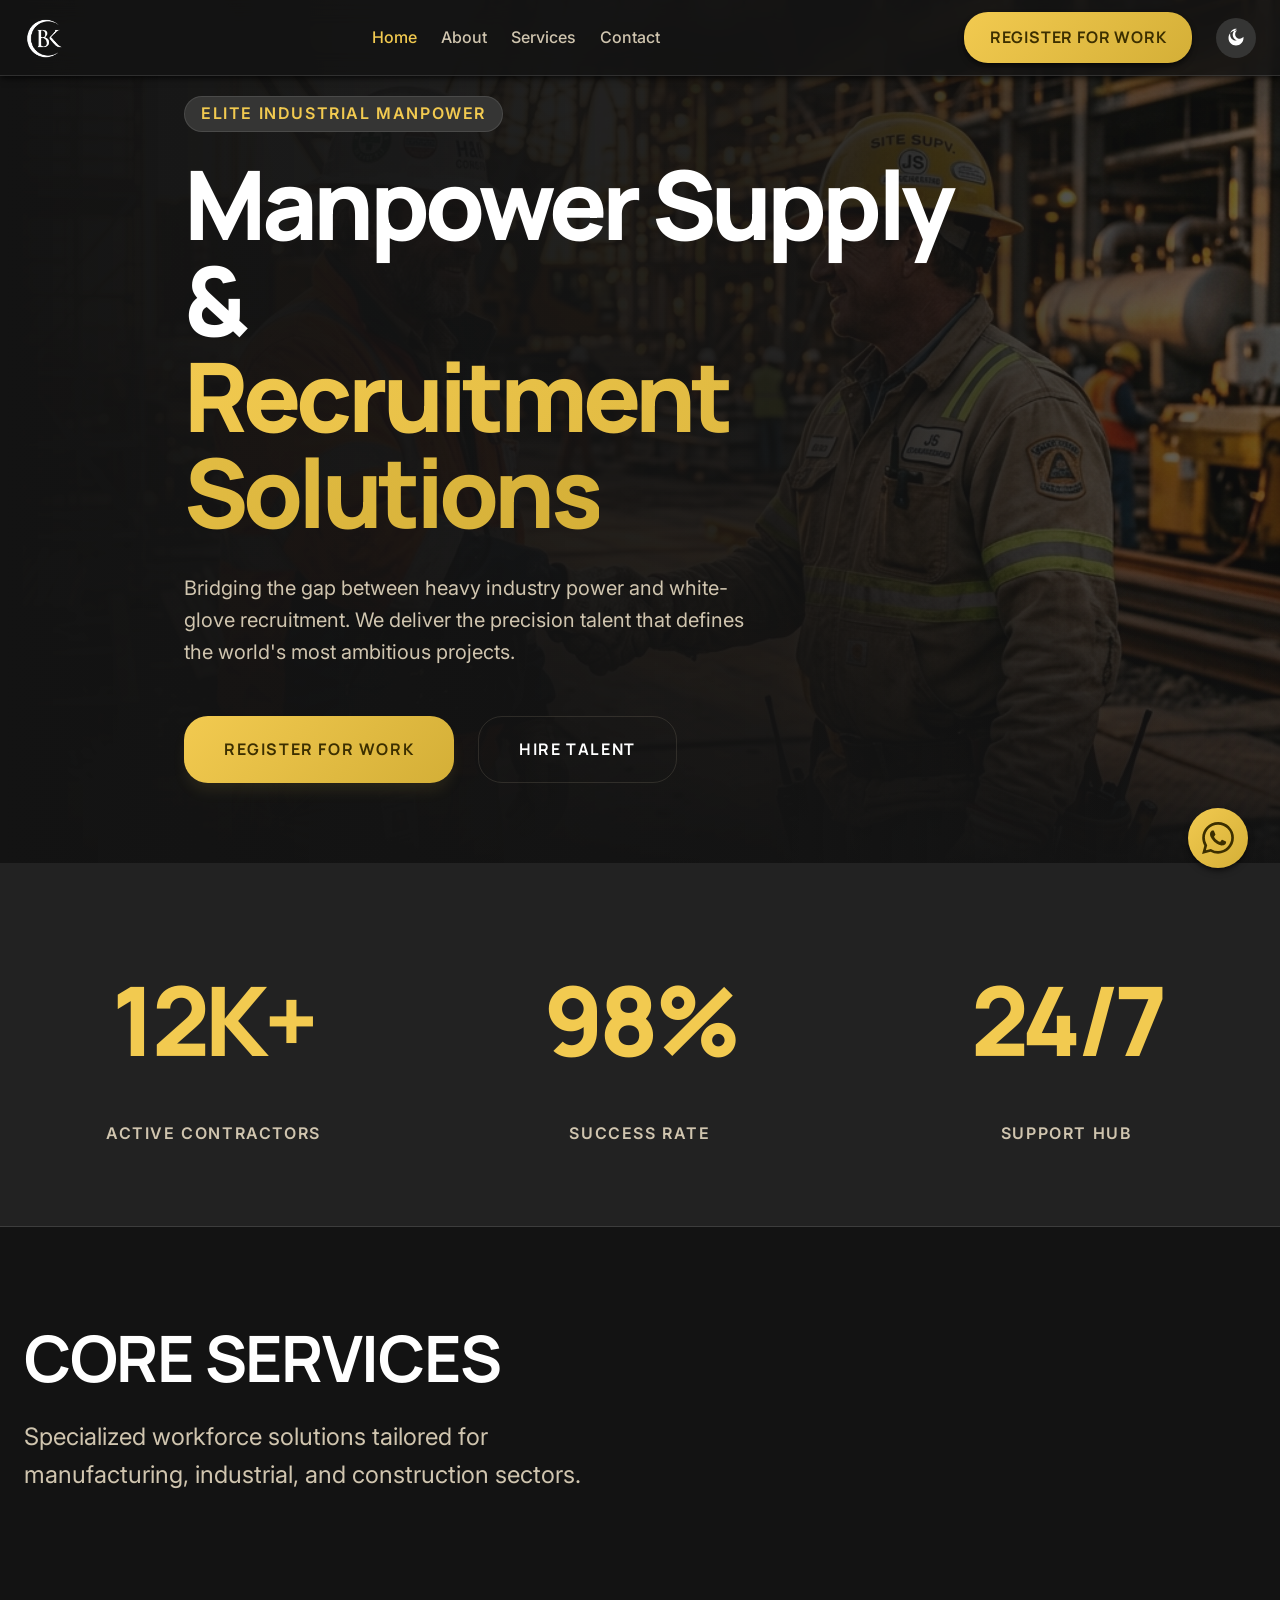
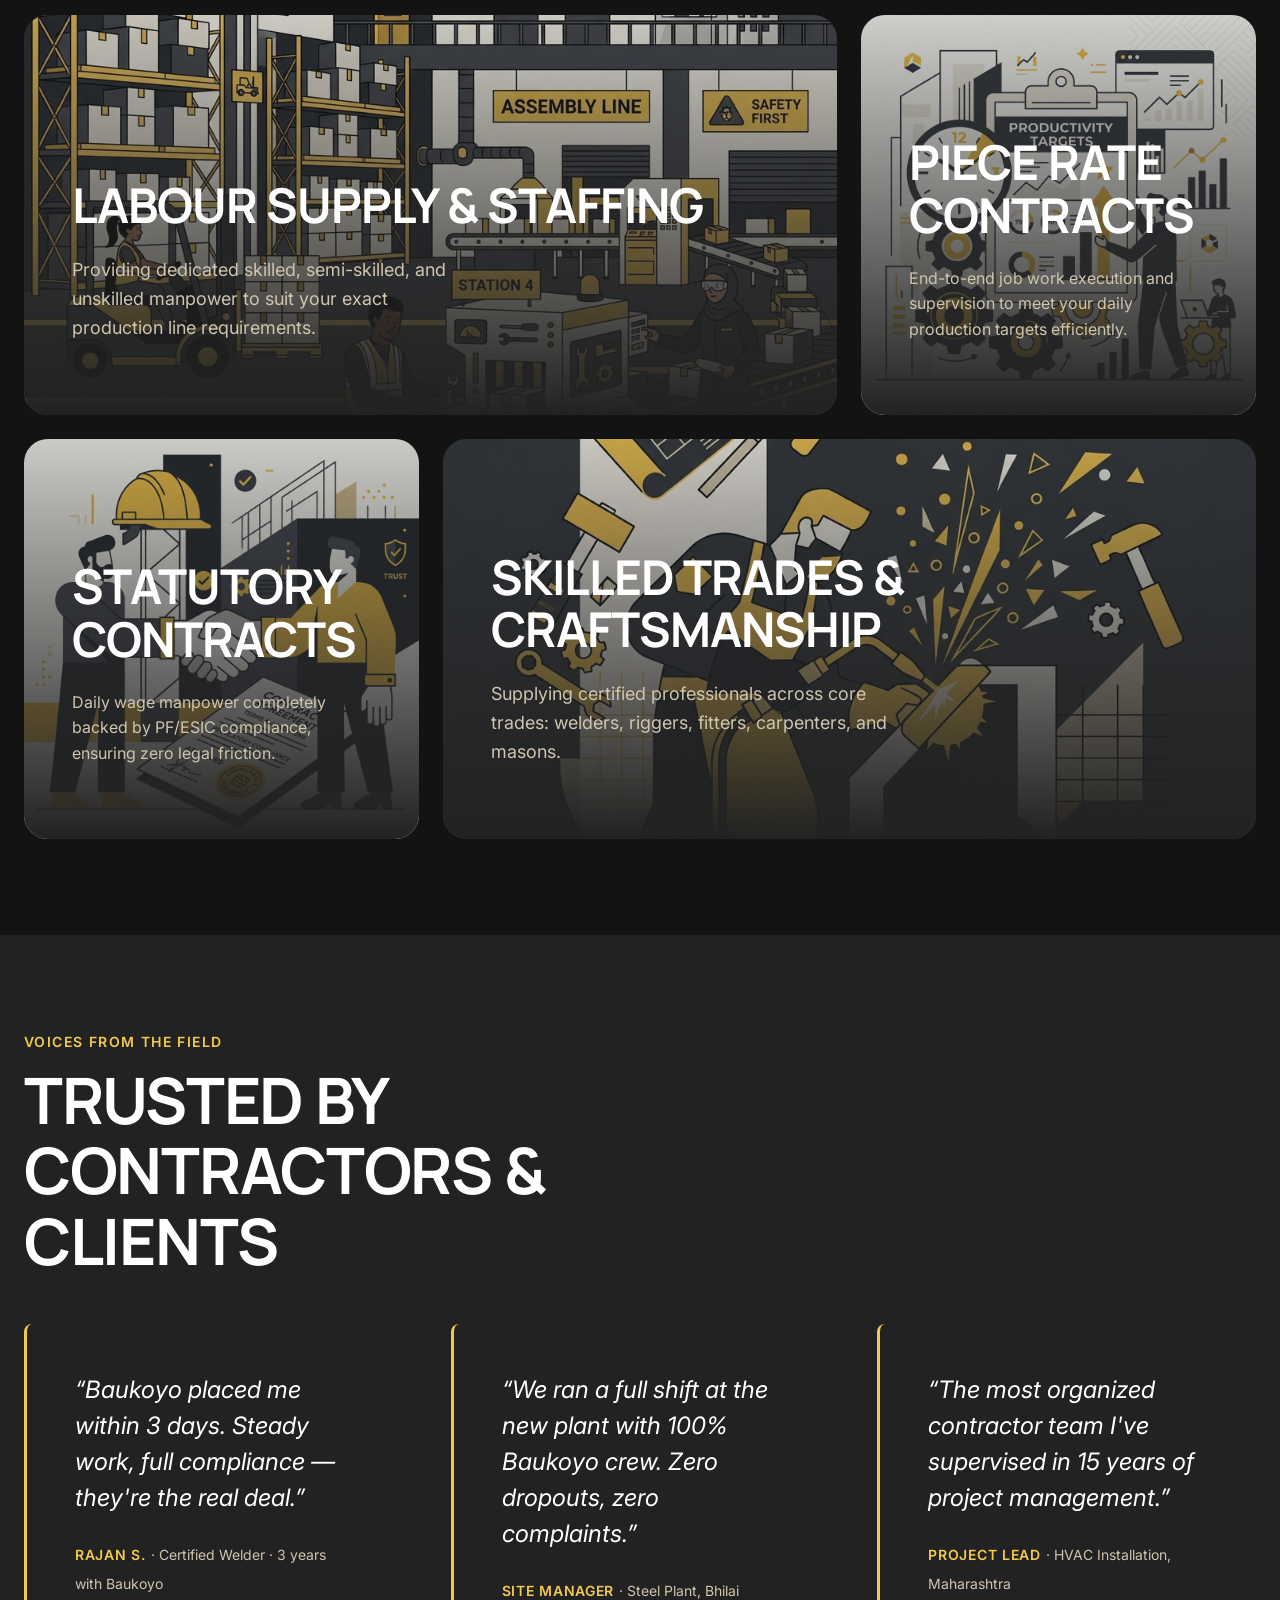
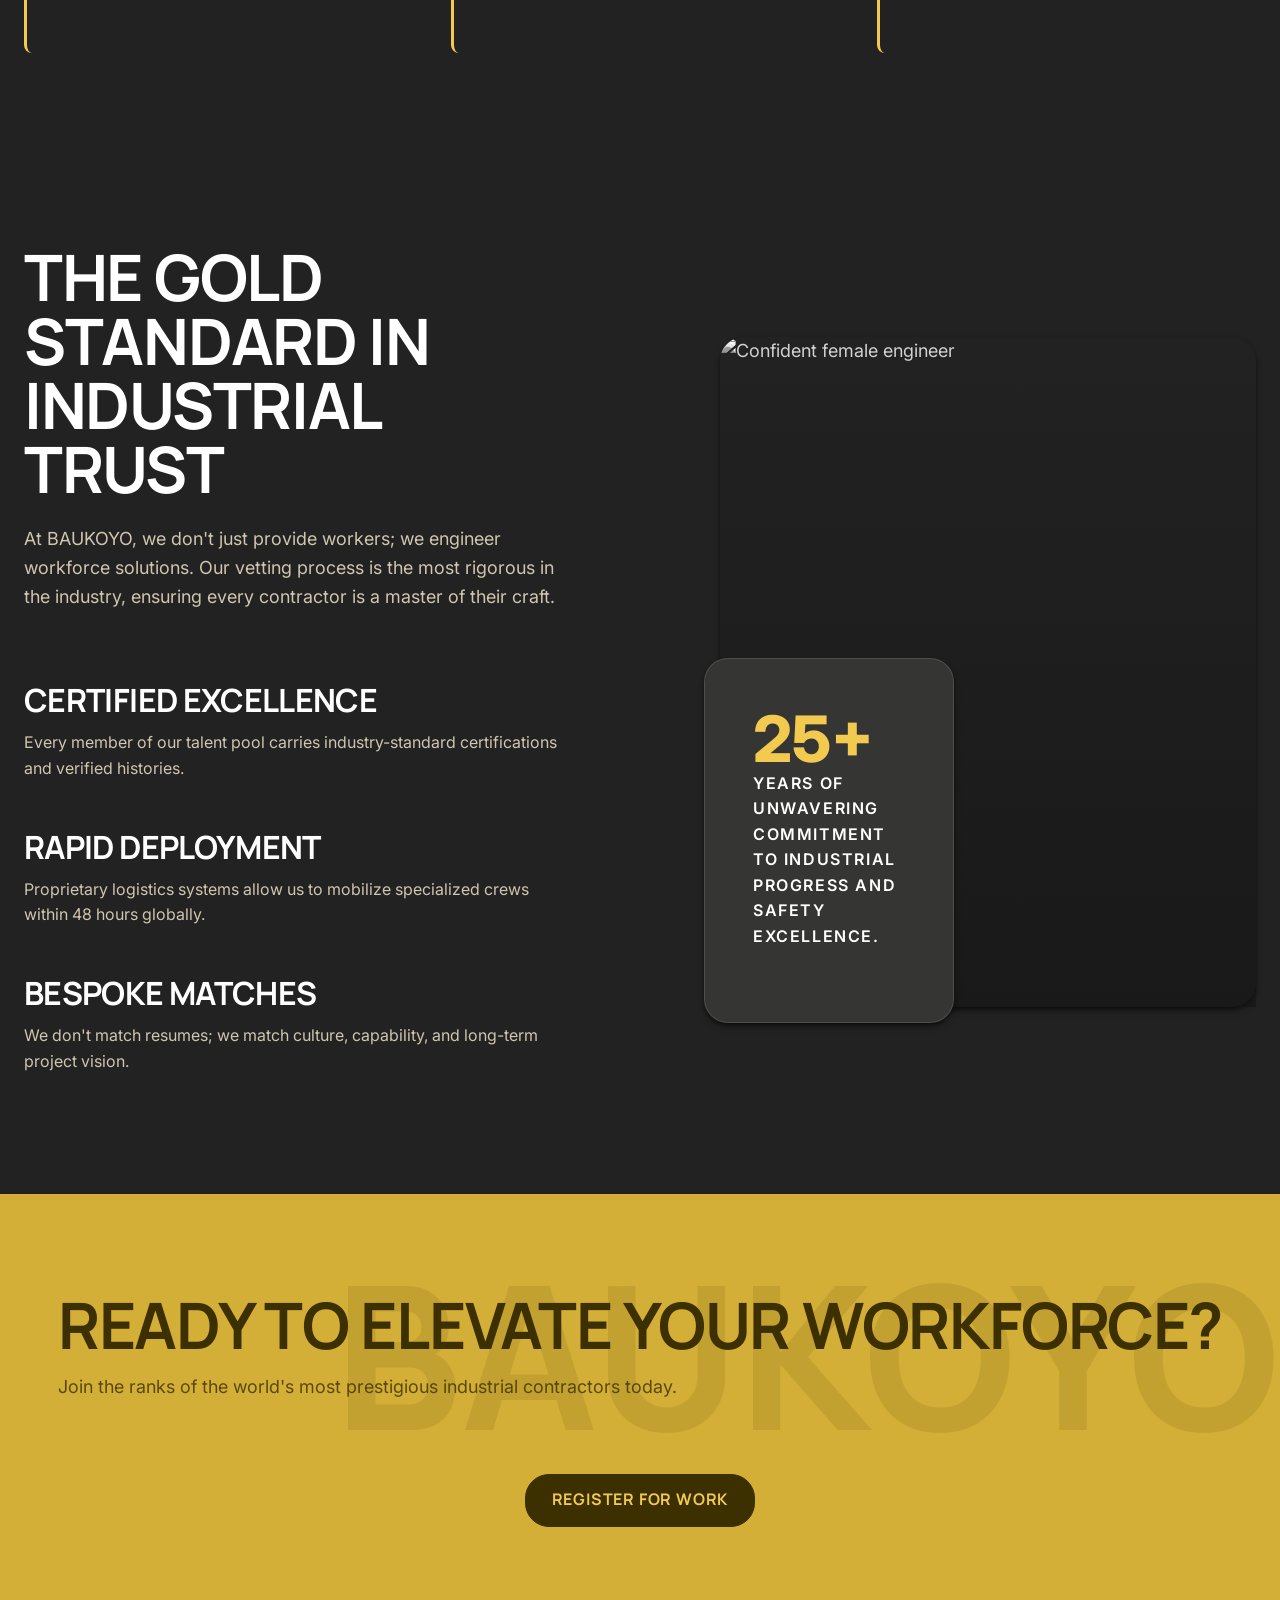
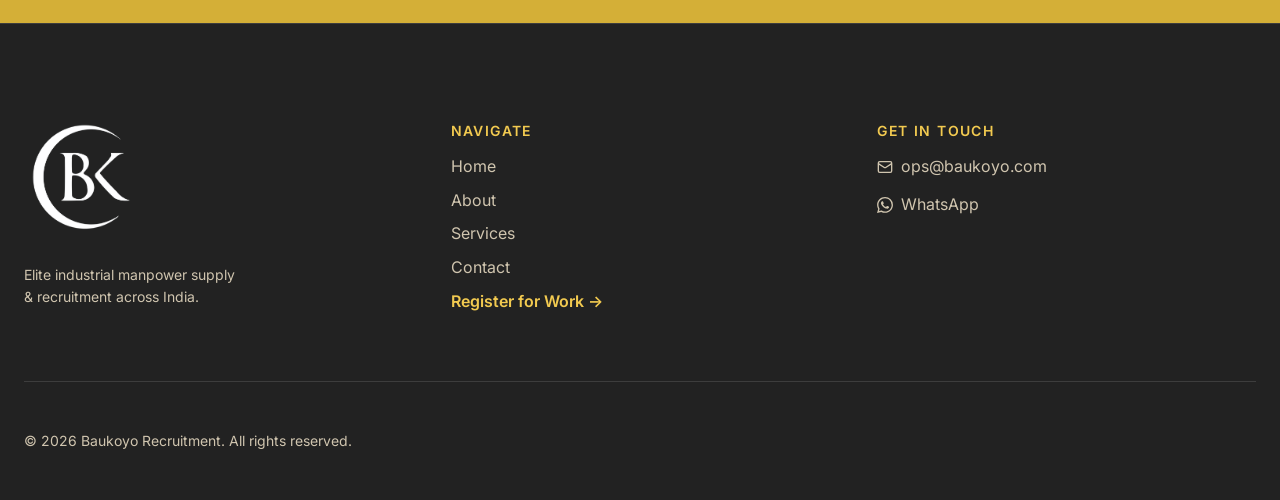
==== index.html @ 4a537ecc "Initial commit for Baukoyo Recruitment website with security hardening and API masking" ====
<!DOCTYPE html>
<html lang="en">
<head>
    <meta charset="UTF-8">
    <meta name="viewport" content="width=device-width, initial-scale=1.0">
    <meta name="description" content="Baukoyo Recruitment - Connecting heavy industry contractors with elite talent. Discover prestige in industrial scaling.">
    <meta property="og:title" content="Baukoyo Recruitment | Industrial Prestige">
    <meta property="og:description" content="Connecting heavy industry contractors with elite talent. Discover prestige in industrial scaling.">
    <title>Baukoyo Recruitment | Home</title>

    <link rel="preconnect" href="https://fonts.googleapis.com">
    <link rel="preconnect" href="https://fonts.gstatic.com" crossorigin>
    
    <link rel="stylesheet" href="assets/css/styles.css">
    <script defer src="assets/js/scripts.js"></script>
</head>
<body>

    <header class="site-header">
        <div class="container flex justify-between items-center">
            
            <a href="index.html" class="nav-brand" aria-label="Baukoyo Home">
                <img src="assets/images/bk-logo-dark.webp" alt="Baukoyo Dark Logo" class="logo-dark" width="150" height="40" loading="eager" fetchpriority="high">
                <img src="assets/images/bk-logo-light.webp" alt="Baukoyo Light Logo" class="logo-light" width="150" height="40" loading="eager" fetchpriority="high">
            </a>

            <nav>
                <ul id="nav-links" class="nav-links">
                    <li><a href="index.html" aria-current="page">Home</a></li>
                    <li><a href="about.html">About</a></li>
                    <li><a href="services.html">Services</a></li>
                    <li><a href="contact.html">Contact</a></li>
                </ul>
            </nav>

            <div class="nav-actions">
                <a href="register.html" class="btn btn-primary nav-cta">Register for Work</a>
                <button id="theme-toggle" class="theme-toggle" aria-label="Toggle light/dark theme">
                    <!-- Sun Icon for Dark Mode toggle to Light -->
                    <svg class="icon-sun" viewBox="0 0 24 24"><path d="M12 7c-2.76 0-5 2.24-5 5s2.24 5 5 5 5-2.24 5-5-2.24-5-5-5zM2 13h2c.55 0 1-.45 1-1s-.45-1-1-1H2c-.55 0-1 .45-1 1s.45 1 1 1zm18 0h2c.55 0 1-.45 1-1s-.45-1-1-1h-2c-.55 0-1 .45-1 1s.45 1 1 1zM11 2v2c0 .55.45 1 1 1s1-.45 1-1V2c0-.55-.45-1-1-1s-1 .45-1 1zm0 18v2c0 .55.45 1 1 1s1-.45 1-1v-2c0-.55-.45-1-1-1s-1 .45-1 1zM5.99 4.58c-.39-.39-1.03-.39-1.41 0-.39.39-.39 1.03 0 1.41l1.06 1.06c.39.39 1.03.39 1.41 0 .39-.39.39-1.03 0-1.41L5.99 4.58zm12.37 12.37c-.39-.39-1.03-.39-1.41 0-.39.39-.39 1.03 0 1.41l1.06 1.06c.39.39 1.03.39 1.41 0 .39-.39.39-1.03 0-1.41l-1.06-1.06zm1.06-10.96c.39-.39.39-1.03 0-1.41-.39-.39-1.03-.39-1.41 0l-1.06 1.06c-.39.39-.39 1.03 0 1.41.39.39 1.03.39 1.41 0l1.06-1.06zM7.05 18.36c.39-.39.39-1.03 0-1.41-.39-.39-1.03-.39-1.41 0l-1.06 1.06c-.39.39-.39 1.03 0 1.41.39.39 1.03.39 1.41 0l1.06-1.06z"/></svg>
                    <!-- Moon Icon for Light Mode toggle to Dark -->
                    <svg class="icon-moon" viewBox="0 0 24 24"><path d="M12 3c-4.97 0-9 4.03-9 9s4.03 9 9 9 9-4.03 9-9c0-.46-.04-.92-.1-1.36-.98 1.37-2.58 2.26-4.4 2.26-3.03 0-5.5-2.47-5.5-5.5 0-1.82.89-3.42 2.26-4.4C12.92 3.04 12.46 3 12 3m0-2c.34 0 .67.03 1 .08C10.01 2.25 8 4.88 8 8s2.01 5.75 5 6.92C12.67 14.97 12.34 15 12 15c-3.86 0-7-3.14-7-7s3.14-7 7-7z"/></svg>
                </button>
                <button id="menu-toggle" class="menu-toggle" aria-expanded="false" aria-controls="nav-links" aria-label="Toggle navigation menu">
                    ☰
                </button>
            </div>

        </div>
    </header>

    <main>
        <!-- Hero Section -->
        <section class="hero">
            <div class="hero-bg">
                <img src="assets/images/hero-handshake.png" alt="Industrial professionals shaking hands" class="hero-img-dark" loading="eager" fetchpriority="high">
                <img src="assets/images/light_hero.png" alt="Hyper realistic bright clean modern industrial site with engineers" class="hero-img-light" loading="eager" fetchpriority="high">
                <div class="hero-gradient-overlay"></div>
            </div>
            <div class="container relative z-10 w-full">
                <div class="hero-content">
                    <span class="hero-kicker">
                        Elite Industrial Manpower
                    </span>
                    <h1 class="display hero-title">
                        Manpower Supply &amp; <br/>
                        <span class="gold-gradient-text">Recruitment Solutions</span>
                    </h1>
                    <p class="hero-desc">
                        Bridging the gap between heavy industry power and white-glove recruitment. We deliver the precision talent that defines the world's most ambitious projects.
                    </p>
                    <div class="hero-cta-group">
                        <a href="register.html" class="btn btn-hero-primary">
                            Register for Work
                        </a>
                        <a href="services.html" class="btn btn-hero-secondary">
                            Hire Talent
                        </a>
                    </div>
                </div>
            </div>
        </section>

<!-- Stats Section (Minimal) -->
        <section class="section section-alt" style="padding-top: 5rem; padding-bottom: 5rem; border-bottom: 1px solid var(--outline-variant);">
            <div class="container">
                <div class="grid grid-3 text-center">
                    <div class="flex flex-col gap-2">
                        <span class="fs-4xl font-headline font-black text-primary tracking-tighter" style="font-size: var(--fs-4xl);">12K+</span>
                        <span class="fs-sm font-label uppercase tracking-widest text-on-surface-variant">Active Contractors</span>
                    </div>
<div class="flex flex-col gap-2">
                        <span class="fs-4xl font-headline font-black text-primary tracking-tighter" style="font-size: var(--fs-4xl);">98%</span>
                        <span class="fs-sm font-label uppercase tracking-widest text-on-surface-variant">Success Rate</span>
                    </div>
                    <div class="flex flex-col gap-2">
                        <span class="fs-4xl font-headline font-black text-primary tracking-tighter" style="font-size: var(--fs-4xl);">24/7</span>
                        <span class="fs-sm font-label uppercase tracking-widest text-on-surface-variant">Support Hub</span>
                    </div>
                </div>
            </div>
        </section>

        <!-- Services Section (Bento Grid) -->
        <section class="section">
            <div class="container">
                <div class="flex flex-col mb-lg">
                    <div style="max-width: 600px;">
                        <h2 class="display uppercase">Core Services</h2>
                        <p class="text-on-surface-variant text-lg">Specialized workforce solutions tailored for manufacturing, industrial, and construction sectors.</p>
                    </div>
                </div>

                <div class="grid grid-12 h-full">
                    <div class="bento-item bento-item-low col-8 group" style="background: var(--surface-container-highest); overflow: hidden;">
                        <img class="bento-img" src="assets/images/art_labour_supply.png" alt="Corporate Memphis workers on assembly line" loading="lazy" style="opacity: 0.8; object-fit: cover;">
                        <div class="bento-overlay"></div>
                        <div class="relative z-10" style="color: var(--on-surface);">
                            <h3 class="font-headline uppercase mb-sm">Labour Supply & Staffing</h3>
                            <p class="mb-0" style="max-width: 400px; color: var(--on-surface-variant);">Providing dedicated skilled, semi-skilled, and unskilled manpower to suit your exact production line requirements.</p>
                        </div>
                    </div>

                    <div class="bento-item bento-item-low col-4 group" style="background: var(--surface-container-highest); overflow: hidden;">
                        <img class="bento-img" src="assets/images/art_piece_rate.png" alt="Corporate Memphis tracking targets and clipboard" loading="lazy" style="opacity: 0.8; object-fit: cover;">
                        <div class="bento-overlay"></div>
                        <div class="relative z-10">
                            <h3 class="font-headline uppercase mb-sm">Piece Rate Contracts</h3>
                            <p class="text-on-surface-variant text-sm mb-0">End-to-end job work execution and supervision to meet your daily production targets efficiently.</p>
                        </div>
                    </div>

                    <div class="bento-item bento-item-low col-4 group" style="background: var(--surface-container-highest); overflow: hidden;">
                        <img class="bento-img" src="assets/images/art_statutory.png" alt="Corporate Memphis compliance document and handshake" loading="lazy" style="opacity: 0.8; object-fit: cover;">
                        <div class="bento-overlay"></div>
                        <div class="relative z-10">
                            <h3 class="font-headline uppercase mb-sm">Statutory Contracts</h3>
                            <p class="text-on-surface-variant text-sm mb-0">Daily wage manpower completely backed by PF/ESIC compliance, ensuring zero legal friction.</p>
                        </div>
                    </div>

                    <div class="bento-item bento-item-low col-8 group" style="background: var(--surface-container-highest); overflow: hidden;">
                        <img class="bento-img" src="assets/images/art_skilled_trades.png" alt="Corporate Memphis skilled welding tools" loading="lazy" style="opacity: 0.8; object-fit: cover;">
                        <div class="bento-overlay"></div>
                        <div class="relative z-10">
                            <h3 class="font-headline uppercase mb-sm">Skilled Trades & Craftsmanship</h3>
                            <p class="text-on-surface-variant mb-0" style="max-width: 400px;">Supplying certified professionals across core trades: welders, riggers, fitters, carpenters, and masons.</p>
                        </div>
                    </div>
                </div>
            </div>
        </section>

        <!-- Testimonials -->
        <section class="section section-alt">
            <div class="container">
                <div style="max-width: 600px; margin-bottom: var(--space-md);">
                    <span class="kicker">Voices From the Field</span>
                    <h2 class="display uppercase">Trusted by Contractors &amp; Clients</h2>
                </div>
                <div class="grid grid-3" style="gap: var(--space-md);">
                    <div class="card" style="padding: var(--space-md); border-left: 3px solid var(--primary); border-radius: var(--radius-md);">
                        <p style="font-size: var(--fs-lg); font-style: italic; color: var(--on-surface); line-height: 1.5; margin-bottom: var(--space-sm); max-width: none;">&ldquo;Baukoyo placed me within 3 days. Steady work, full compliance &mdash; they&apos;re the real deal.&rdquo;</p>
                        <div>
                            <span class="kicker" style="display: inline; letter-spacing: 0.05em;">Rajan S.</span>
                            <span style="font-size: var(--fs-xs); color: var(--on-surface-variant);"> &middot; Certified Welder &middot; 3 years with Baukoyo</span>
                        </div>
                    </div>
                    <div class="card" style="padding: var(--space-md); border-left: 3px solid var(--primary); border-radius: var(--radius-md);">
                        <p style="font-size: var(--fs-lg); font-style: italic; color: var(--on-surface); line-height: 1.5; margin-bottom: var(--space-sm); max-width: none;">&ldquo;We ran a full shift at the new plant with 100% Baukoyo crew. Zero dropouts, zero complaints.&rdquo;</p>
                        <div>
                            <span class="kicker" style="display: inline; letter-spacing: 0.05em;">Site Manager</span>
                            <span style="font-size: var(--fs-xs); color: var(--on-surface-variant);"> &middot; Steel Plant, Bhilai</span>
                        </div>
                    </div>
                    <div class="card" style="padding: var(--space-md); border-left: 3px solid var(--primary); border-radius: var(--radius-md);">
                        <p style="font-size: var(--fs-lg); font-style: italic; color: var(--on-surface); line-height: 1.5; margin-bottom: var(--space-sm); max-width: none;">&ldquo;The most organized contractor team I&apos;ve supervised in 15 years of project management.&rdquo;</p>
                        <div>
                            <span class="kicker" style="display: inline; letter-spacing: 0.05em;">Project Lead</span>
                            <span style="font-size: var(--fs-xs); color: var(--on-surface-variant);"> &middot; HVAC Installation, Maharashtra</span>
                        </div>
                    </div>
                </div>
            </div>
        </section>

        <!-- Why Choose Us -->
        <section class="section section-alt overflow-hidden">
            <div class="container">
                <div class="grid grid-2 items-center" style="gap: var(--space-xl);">
                    <div class="flex flex-col" style="gap: var(--space-md);">
                        <div>
                            <h2 class="display uppercase" style="line-height: 1;">The Gold Standard in <br>Industrial Trust</h2>
                            <p class="text-on-surface-variant mt-sm">At BAUKOYO, we don't just provide workers; we engineer workforce solutions. Our vetting process is the most rigorous in the industry, ensuring every contractor is a master of their craft.</p>
                        </div>
                        
                        <div class="grid" style="gap: var(--space-sm);">
                            <div>
                                <h4 class="font-headline uppercase mb-xs">Certified Excellence</h4>
                                <p class="text-on-surface-variant text-sm">Every member of our talent pool carries industry-standard certifications and verified histories.</p>
                            </div>
                            <div>
                                <h4 class="font-headline uppercase mb-xs">Rapid Deployment</h4>
                                <p class="text-on-surface-variant text-sm">Proprietary logistics systems allow us to mobilize specialized crews within 48 hours globally.</p>
                            </div>
                            <div>
                                <h4 class="font-headline uppercase mb-xs">Bespoke Matches</h4>
                                <p class="text-on-surface-variant text-sm">We don't match resumes; we match culture, capability, and long-term project vision.</p>
                            </div>
                        </div>
                    </div>

                    <div class="relative">
                        <div class="aspect-4-5 overflow-hidden" style="border-radius: var(--radius-lg); box-shadow: var(--shadow-ambient);">
                            <img class="w-full h-full grayscale-contrast" style="object-fit:cover;" src="https://lh3.googleusercontent.com/aida-public/[base64]" alt="Confident female engineer">
                            <div class="absolute inset-0" style="background: linear-gradient(to top, var(--surface), transparent); opacity: 0.6;"></div>
                        </div>
                        <!-- Floating Glass Card -->
                        <div class="absolute glass-card" style="bottom: -1rem; left: -1rem; max-width: 250px;">
                            <span class="fs-3xl font-black text-primary block" style="line-height: 1;">25+</span>
                            <p class="text-sm font-label text-on-surface mt-xs mb-0">Years of unwavering commitment to industrial progress and safety excellence.</p>
                        </div>
                    </div>
                </div>
            </div>
        </section>

        <!-- CTA Trust Bar -->
        <section class="cta-trust-bar">
            <span class="cta-watermark">BAUKOYO</span>
            <div class="container relative z-10 flex flex-col md:flex-row items-center justify-between" style="gap: var(--space-md);">
                <div>
                    <h2 class="display uppercase mb-xs" style="color: var(--on-primary);">Ready to elevate your workforce?</h2>
                    <p class="mb-0 text-on-primary-variant">Join the ranks of the world's most prestigious industrial contractors today.</p>
                </div>
                <div>
                    <a href="register.html" class="btn btn-secondary" style="background: var(--on-primary); color: var(--primary);">Register for Work</a>
                </div>
            </div>
        </section>
    </main>

    <footer class="site-footer" style="text-align: left; padding: var(--space-lg) 0 var(--space-md);">
        <div class="container">
            <div class="grid grid-3" style="gap: var(--space-md); margin-bottom: var(--space-md); padding-bottom: var(--space-md); border-bottom: 1px solid var(--outline-variant);">
                <!-- Col 1: Brand -->
                <div>
                    <a href="index.html" aria-label="Baukoyo Home" style="display:inline-block; margin-bottom: var(--space-sm);">
                        <img src="assets/images/bk-logo-dark.webp" alt="Baukoyo Dark Logo" class="logo-dark" width="120" height="30" loading="lazy">
                        <img src="assets/images/bk-logo-light.webp" alt="Baukoyo Light Logo" class="logo-light" width="120" height="30" loading="lazy">
                    </a>
                    <p style="font-size: var(--fs-xs); color: var(--on-surface-variant); max-width: 220px; line-height: 1.6;">Elite industrial manpower supply &amp; recruitment across India.</p>
                </div>
                <!-- Col 2: Navigation -->
                <div>
                    <p class="kicker" style="margin-bottom: var(--space-xs);">Navigate</p>
                    <nav style="display: flex; flex-direction: column; gap: 0.5rem;">
                        <a href="index.html" style="font-size: var(--fs-sm); color: var(--on-surface-variant); transition: color 0.2s;">Home</a>
                        <a href="about.html" style="font-size: var(--fs-sm); color: var(--on-surface-variant); transition: color 0.2s;">About</a>
                        <a href="services.html" style="font-size: var(--fs-sm); color: var(--on-surface-variant); transition: color 0.2s;">Services</a>
                        <a href="contact.html" style="font-size: var(--fs-sm); color: var(--on-surface-variant); transition: color 0.2s;">Contact</a>
                        <a href="register.html" style="font-size: var(--fs-sm); color: var(--primary); font-weight: 600; transition: color 0.2s;">Register for Work &rarr;</a>
                    </nav>
                </div>
                <!-- Col 3: Contact -->
                <div>
                    <p class="kicker" style="margin-bottom: var(--space-xs);">Get in Touch</p>
                    <div style="display: flex; flex-direction: column; gap: 0.75rem;">
                        <a href="mailto:ops@baukoyo.com" style="display: flex; align-items: center; gap: 0.5rem; font-size: var(--fs-sm); color: var(--on-surface-variant);">
                            <svg width="16" height="16" viewBox="0 0 24 24" fill="none" stroke="currentColor" stroke-width="2" aria-hidden="true"><rect x="2" y="4" width="20" height="16" rx="2"/><path d="m22 7-8.97 5.7a1.94 1.94 0 0 1-2.06 0L2 7"/></svg>
                            ops@baukoyo.com
                        </a>
                        <a href="https://wa.me/91895735769" target="_blank" rel="noopener noreferrer" style="display: flex; align-items: center; gap: 0.5rem; font-size: var(--fs-sm); color: var(--on-surface-variant);">
                            <svg width="16" height="16" viewBox="0 0 24 24" fill="currentColor" aria-hidden="true"><path d="M17.472 14.382c-.297-.149-1.758-.867-2.03-.967-.273-.099-.471-.148-.67.15-.197.297-.767.966-.94 1.164-.173.199-.347.223-.644.075-.297-.15-1.255-.463-2.39-1.482-.888-.795-1.488-1.778-1.662-2.076-.173-.298-.018-.458.13-.606.134-.133.298-.347.446-.52.149-.174.198-.298.298-.497.099-.198.05-.371-.025-.52-.075-.149-.669-1.612-.916-2.207-.242-.579-.487-.5-.669-.51-.173-.008-.371-.01-.57-.01-.198 0-.52.074-.792.372-.272.297-1.04 1.016-1.04 2.479 0 1.462 1.065 2.875 1.213 3.074.149.198 2.096 3.2 5.077 4.487.709.306 1.262.489 1.694.625.712.227 1.36.195 1.871.118.571-.085 1.758-.719 2.006-1.413.248-.694.248-1.289.173-1.413-.074-.124-.272-.198-.57-.347m-5.421 7.403h-.004a9.87 9.87 0 01-5.031-1.378l-.361-.214-3.741.982.998-3.648-.235-.374a9.86 9.86 0 01-1.51-5.26c.001-5.45 4.436-9.884 9.888-9.884 2.64 0 5.122 1.03 6.988 2.898a9.825 9.825 0 012.893 6.994c-.003 5.45-4.437 9.884-9.885 9.884m8.413-18.297A11.815 11.815 0 0012.05 0C5.495 0 .16 5.335.157 11.892c0 2.096.547 4.142 1.588 5.945L.057 24l6.305-1.654a11.882 11.882 0 005.683 1.448h.005c6.554 0 11.89-5.335 11.893-11.893a11.821 11.821 0 00-3.48-8.413Z"/></svg>
                            WhatsApp
                        </a>
                    </div>
                </div>
            </div>
            <p style="font-size: var(--fs-xs); color: var(--on-surface-variant); margin: 0;">&copy; 2026 Baukoyo Recruitment. All rights reserved.</p>
        </div>
    </footer>

    <!-- WhatsApp Floating Action Button -->
    <a href="https://wa.me/91895735769" target="_blank" rel="noopener noreferrer" class="fab-whatsapp" aria-label="Connect on WhatsApp">
        <svg viewBox="0 0 24 24"><path d="M17.472 14.382c-.297-.149-1.758-.867-2.03-.967-.273-.099-.471-.148-.67.15-.197.297-.767.966-.94 1.164-.173.199-.347.223-.644.075-.297-.15-1.255-.463-2.39-1.482-.888-.795-1.488-1.778-1.662-2.076-.173-.298-.018-.458.13-.606.134-.133.298-.347.446-.52.149-.174.198-.298.298-.497.099-.198.05-.371-.025-.52-.075-.149-.669-1.612-.916-2.207-.242-.579-.487-.5-.669-.51-.173-.008-.371-.01-.57-.01-.198 0-.52.074-.792.372-.272.297-1.04 1.016-1.04 2.479 0 1.462 1.065 2.875 1.213 3.074.149.198 2.096 3.2 5.077 4.487.709.306 1.262.489 1.694.625.712.227 1.36.195 1.871.118.571-.085 1.758-.719 2.006-1.413.248-.694.248-1.289.173-1.413-.074-.124-.272-.198-.57-.347m-5.421 7.403h-.004a9.87 9.87 0 01-5.031-1.378l-.361-.214-3.741.982.998-3.648-.235-.374a9.86 9.86 0 01-1.51-5.26c.001-5.45 4.436-9.884 9.888-9.884 2.64 0 5.122 1.03 6.988 2.898a9.825 9.825 0 012.893 6.994c-.003 5.45-4.437 9.884-9.885 9.884m8.413-18.297A11.815 11.815 0 0012.05 0C5.495 0 .16 5.335.157 11.892c0 2.096.547 4.142 1.588 5.945L.057 24l6.305-1.654a11.882 11.882 0 005.683 1.448h.005c6.554 0 11.89-5.335 11.893-11.893a11.821 11.821 0 00-3.48-8.413Z"/></svg>
    </a>

</body>
</html>
---- assets/css/styles.css ----
@import url('https://fonts.googleapis.com/css2?family=Inter:wght@400;500;600&family=Manrope:wght@500;700;800&display=swap');

/* ==========================================================================
   1. CUSTOM PROPERTIES
   ========================================================================== */
:root {
  /* Colors - Industrial Prestige (Dark / Default) */
  --primary: #f2ca50;
  --primary-container: #d4af37;
  --on-primary: #3c2f00;
  --on-primary-variant: rgba(60, 47, 0, 0.8);
  
  --surface: #131313;
  --surface-container-low: #222222;
  --surface-container-highest: #353534;
  --surface-bright: #444444;
  
  --on-surface: #ffffff;
  --on-surface-variant: #d0c5af;
  
  --outline-variant: rgba(255, 255, 255, 0.12);
  --glass-bg: var(--surface-container-highest);
  --glass-border: var(--outline-variant);
  --hero-grad-mid: rgba(19, 19, 19, 0.8);

  /* Material Elevation Shadows (Dark) */
  --shadow-ambient: 0 4px 6px -1px rgba(0, 0, 0, 0.5), 0 2px 4px -2px rgba(0, 0, 0, 0.5);
  --shadow-glow: 0 10px 15px -3px rgba(0, 0, 0, 0.5), 0 4px 6px -4px rgba(0, 0, 0, 0.5);

  /* Typography */
  --font-display: 'Manrope', sans-serif;
  --font-body: 'Inter', sans-serif;
  
  --fs-xs: clamp(0.75rem, 0.7rem + 0.25vw, 0.875rem);
  --fs-sm: clamp(0.875rem, 0.8rem + 0.38vw, 1rem);
  --fs-base: clamp(1rem, 0.9rem + 0.5vw, 1.125rem);
  --fs-lg: clamp(1.25rem, 1.1rem + 0.75vw, 1.5rem);
  --fs-xl: clamp(1.5rem, 1.25rem + 1.25vw, 2rem);
  --fs-2xl: clamp(2rem, 1.5rem + 2.5vw, 3rem);
  --fs-3xl: clamp(2.5rem, 1.75rem + 3.75vw, 4rem);
  --fs-4xl: clamp(3rem, 2rem + 5vw, 6rem);

  /* Spacing */
  --space-xs: clamp(0.5rem, 0.4rem + 0.5vw, 0.75rem);
  --space-sm: clamp(1rem, 0.8rem + 1vw, 1.5rem);
  --space-md: clamp(1.5rem, 1rem + 2.5vw, 3rem);
  --space-lg: clamp(3rem, 2rem + 5vw, 6rem);
  --space-xl: clamp(5rem, 3rem + 10vw, 10rem);

  /* Border Radius */
  --radius-sm: 0.25rem;
  --radius-md: 0.5rem;
  --radius-lg: 1.5rem;
}

[data-theme="light"] {
  /* Colors - Light Theme Overrides */
  --primary: #c29923;
  --primary-container: #a68114;
  --on-primary: #ffffff;
  --on-primary-variant: rgba(255, 255, 255, 0.8);
  
  --surface: #ffffff;
  --surface-container-low: #f8f9fa;
  --surface-container-highest: #eeeeee;
  --surface-bright: #e0e0e0;
  
  --on-surface: #111111;
  --on-surface-variant: #404040;
  
  --outline-variant: rgba(0, 0, 0, 0.12);
  --glass-bg: var(--surface);
  --glass-border: var(--outline-variant);
  --hero-grad-mid: rgba(255, 255, 255, 0.8);

  /* Material Elevation Shadows (Light) */
  --shadow-ambient: 0 4px 6px -1px rgba(0, 0, 0, 0.1), 0 2px 4px -2px rgba(0, 0, 0, 0.1);
  --shadow-glow: 0 10px 15px -3px rgba(0, 0, 0, 0.1), 0 4px 6px -4px rgba(0, 0, 0, 0.1);
}

/* ==========================================================================
   2. RESET
   ========================================================================== */
*, *::before, *::after {
  box-sizing: border-box;
  margin: 0;
  padding: 0;
}

body {
  background-color: var(--surface);
  color: var(--on-surface-variant);
  font-family: var(--font-body);
  font-size: var(--fs-base);
  line-height: 1.6;
  -webkit-font-smoothing: antialiased;
  transition: background-color 0.3s ease, color 0.3s ease;
  overflow-x: hidden;
}

img, picture, video, canvas, svg {
  display: block;
  max-width: 100%;
  height: auto;
}

input, button, textarea, select {
  font: inherit;
}

button {
  background: none;
  border: none;
  cursor: pointer;
  transition: all 0.3s cubic-bezier(0.4, 0, 0.2, 1);
}

a {
  color: inherit;
  text-decoration: none;
  cursor: pointer;
  transition: all 0.3s cubic-bezier(0.4, 0, 0.2, 1);
}

/* ==========================================================================
   3. TYPOGRAPHY
   ========================================================================== */
h1, h2, h3, h4, .display {
  font-family: var(--font-display);
  color: var(--on-surface);
  line-height: 1.1;
  letter-spacing: -0.02em;
}

h1 { font-size: var(--fs-4xl); margin-bottom: var(--space-sm); }
h2 { font-size: var(--fs-3xl); margin-bottom: var(--space-sm); }
h3 { font-size: var(--fs-2xl); margin-bottom: var(--space-xs); }
h4 { font-size: var(--fs-xl); }

.kicker {
  font-size: var(--fs-xs);
  text-transform: uppercase;
  letter-spacing: 0.1em;
  color: var(--primary);
  font-weight: 600;
  display: block;
  margin-bottom: var(--space-xs);
}

p {
  margin-bottom: var(--space-sm);
  max-width: 65ch;
  line-height: 1.6;
}

/* ==========================================================================
   4. LAYOUT
   ========================================================================== */
.container {
  width: 100%;
  max-width: 1280px;
  margin: 0 auto;
  padding: 0 var(--space-sm);
}

.section {
  padding: var(--space-lg) 0;
}

.section-alt {
  background-color: var(--surface-container-low);
}

.grid {
  display: grid;
  gap: var(--space-md);
}

.flex {
  display: flex;
  gap: var(--space-sm);
}

.flex-col {
  flex-direction: column;
}

.items-center { align-items: center; }
.justify-between { justify-content: space-between; }
.justify-center { justify-content: center; }

/* ==========================================================================
   5. COMPONENTS
   ========================================================================== */

/* Header & Nav */
.site-header {
  position: fixed;
  top: 0;
  width: 100%;
  background: color-mix(in srgb, var(--surface) 85%, transparent);
  backdrop-filter: blur(12px);
  -webkit-backdrop-filter: blur(12px);
  border-bottom: 1px solid var(--glass-border);
  box-shadow: var(--shadow-ambient);
  z-index: 100;
  padding: var(--space-xs) 0;
}

.nav-brand {
  display: flex;
  align-items: center;
}

.nav-brand img {
  height: 40px;
  width: auto;
}

/* Logo specific logic - pure CSS */
[data-theme="light"] .logo-dark { display: block; }
[data-theme="light"] .logo-light { display: none; }
body:not([data-theme="light"]) .logo-dark { display: none; }
body:not([data-theme="light"]) .logo-light { display: block; }

.nav-links {
  display: none;
  list-style: none;
  gap: var(--space-sm);
}

.nav-links a {
  font-weight: 500;
  font-size: var(--fs-sm);
  transition: color 0.2s ease;
}

.nav-links a:hover,
.nav-links a[aria-current="page"] {
  color: var(--primary);
}

.menu-toggle {
  display: block;
  font-size: var(--fs-xl);
  color: var(--on-surface);
}

.nav-actions {
  display: flex;
  align-items: center;
  gap: var(--space-sm);
}

.nav-cta {
  display: none;
}

/* Mobile Menu Expansion */
.nav-links.active {
  display: flex;
  flex-direction: column;
  position: absolute;
  top: 100%;
  left: 0;
  width: 100%;
  background: var(--surface);
  padding: var(--space-sm);
  border-bottom: 1px solid var(--outline-variant);
}

/* Theme Toggle */
.theme-toggle {
  width: 40px;
  height: 40px;
  display: flex;
  align-items: center;
  justify-content: center;
  border-radius: 50%;
  background: var(--surface-container-highest);
  color: var(--on-surface);
  transition: background 0.3s ease;
}
.theme-toggle:hover {
  background: var(--surface-bright);
}
.theme-toggle svg {
  width: 20px;
  height: 20px;
  fill: currentColor;
}
[data-theme="light"] .icon-moon { display: none; }
body:not([data-theme="light"]) .icon-sun { display: none; }

/* Buttons */
.btn {
  display: inline-flex;
  align-items: center;
  justify-content: center;
  padding: 0.8em 1.6em;
  border-radius: var(--radius-lg);
  font-weight: 700;
  font-family: var(--font-display);
  text-transform: uppercase;
  letter-spacing: 0.05em;
  font-size: var(--fs-sm);
  transition: all 0.3s cubic-bezier(0.4, 0, 0.2, 1);
  cursor: pointer;
}

.btn-primary {
  background: linear-gradient(135deg, var(--primary), var(--primary-container));
  color: var(--on-primary);
  box-shadow: var(--shadow-ambient);
}

.btn-primary:hover {
  box-shadow: var(--shadow-glow);
  transform: translateY(-2px);
}

.btn-primary:active {
  transform: translateY(0px) scale(0.98);
  box-shadow: none;
}

.btn-primary:disabled {
  opacity: 0.6;
  cursor: not-allowed;
  transform: none;
  box-shadow: none;
}

.btn-secondary {
  border: 1px solid var(--outline-variant);
  color: var(--primary);
  border-radius: var(--radius-lg);
}

.btn-secondary:hover {
  background: var(--surface-container-highest);
  border-color: var(--primary);
}

/* Hero Section */
.hero {
  position: relative;
  min-height: 85vh;
  display: flex;
  align-items: center;
  padding-top: 6rem; /* offset header */
  padding-bottom: 5rem; /* room for buttons above fade */
  overflow: hidden;
}

.hero-bg {
  position: absolute;
  top: 0; left: 0; width: 100%; height: 100%;
  z-index: 0;
  background-color: var(--surface);
}

.hero-bg img {
  width: 100%;
  height: 100%;
  object-fit: cover;
  opacity: 0.4;
}

[data-theme="light"] .hero-bg img {
  opacity: 0.85;
}

.hero-gradient-overlay {
  position: absolute;
  inset: 0;
  background:
    linear-gradient(to right, var(--surface) 0%, var(--hero-grad-mid) 60%, transparent 100%),
    linear-gradient(to top, var(--surface) 0%, transparent 35%);
}

[data-theme="light"] .hero-img-dark { display: none; }
[data-theme="light"] .hero-img-light { display: block; }
body:not([data-theme="light"]) .hero-img-dark { display: block; }
body:not([data-theme="light"]) .hero-img-light { display: none; }

.hero-content {
  max-width: 48rem;
}

.hero-kicker {
  display: inline-block;
  padding: 0.25rem 1rem;
  margin-bottom: 1.5rem;
  background: var(--surface-container-highest);
  border: 1px solid rgba(255, 255, 255, 0.1);
  border-radius: 9999px;
  color: var(--primary);
  font-weight: 600;
  font-size: var(--fs-sm);
  letter-spacing: 0.1em;
  text-transform: uppercase;
}

.hero-title {
  font-size: clamp(3.5rem, 8vw, 6rem);
  font-weight: 800;
  letter-spacing: -0.05em;
  line-height: 1;
  margin-bottom: 2rem;
}

.hero-desc {
  font-size: 1.25rem;
  color: var(--on-surface-variant);
  margin-bottom: 3rem;
  max-width: 36rem;
  line-height: 1.6;
}

.hero-cta-group {
  display: flex;
  flex-direction: column;
  gap: 1.5rem;
}

@media (min-width: 640px) {
  .hero-cta-group {
    flex-direction: row;
  }
}

.btn-hero-primary {
  background: linear-gradient(135deg, var(--primary) 0%, var(--primary-container) 100%);
  color: var(--on-primary);
  padding: 1.25rem 2.5rem;
  text-transform: uppercase;
  font-weight: 700;
  letter-spacing: 0.1em;
  border-radius: var(--radius-lg);
  box-shadow: 0 10px 15px -3px rgba(242, 202, 80, 0.1);
  transition: all 0.3s;
}

.btn-hero-primary:hover {
  box-shadow: 0 10px 15px -3px rgba(242, 202, 80, 0.2);
  transform: scale(0.98);
}

.btn-hero-primary:active {
  transform: scale(0.96);
  box-shadow: none;
}

.btn-hero-secondary {
  border: 1px solid rgba(153, 144, 124, 0.2);
  color: var(--on-surface);
  padding: 1.25rem 2.5rem;
  text-transform: uppercase;
  font-weight: 700;
  letter-spacing: 0.1em;
  border-radius: var(--radius-lg);
  transition: all 0.3s;
}

.btn-hero-secondary:hover {
  background: var(--surface-container-low);
}

.btn-hero-secondary:active {
  transform: scale(0.97);
}

.hero-scroll-indicator {
  position: absolute;
  bottom: 3rem;
  left: 50%;
  transform: translateX(-50%);
  display: flex;
  flex-direction: column;
  align-items: center;
  gap: 1rem;
  opacity: 0.5;
}

.hero-scroll-indicator span {
  font-size: 10px;
  text-transform: uppercase;
  letter-spacing: 0.3em;
  font-weight: 600;
}

.hero-scroll-indicator .line {
  width: 1px;
  height: 3rem;
  background: var(--primary);
}

/* Horizontal Infinite Marquee (Trust Bar) */
.trust-marquee {
  width: 100vw;
  overflow: hidden;
  background: var(--surface-container-highest);
  padding: var(--space-md) 0;
  position: relative;
  left: 50%;
  transform: translateX(-50%);
  border-top: 1px solid var(--outline-variant);
  border-bottom: 1px solid var(--outline-variant);
  display: flex;
}

.trust-marquee::before,
.trust-marquee::after {
  content: '';
  position: absolute;
  top: 0;
  width: 15%;
  height: 100%;
  z-index: 2;
  pointer-events: none;
}
.trust-marquee::before {
  left: 0;
  background: linear-gradient(to right, var(--surface-container-highest), transparent);
}
.trust-marquee::after {
  right: 0;
  background: linear-gradient(to left, var(--surface-container-highest), transparent);
}

.trust-marquee-track {
  display: flex;
  gap: var(--space-md);
  padding-left: var(--space-md);
  width: max-content;
  animation: scroll-marquee 30s linear infinite;
}

.trust-marquee-track:hover {
  animation-play-state: paused;
}

.trust-card {
  width: clamp(280px, 30vw, 450px);
  height: clamp(200px, 25vw, 350px);
  flex-shrink: 0;
  border-radius: var(--radius-lg);
  overflow: hidden;
  box-shadow: var(--shadow-ambient);
  cursor: pointer;
}

.trust-card img {
  width: 100%;
  height: 100%;
  object-fit: cover;
  filter: grayscale(100%) opacity(0.7);
  transition: filter 0.5s ease, transform 0.7s cubic-bezier(0.4, 0, 0.2, 1);
}

.trust-card:hover img {
  filter: grayscale(0%) opacity(1);
  transform: scale(1.05);
}

@keyframes scroll-marquee {
  0% { transform: translateX(0); }
  /* Since we duplicate exactly, we want it to shift half the total width of the track */
  100% { transform: translateX(calc(-50% - (var(--space-md) / 2))); }
}

/* Cards & Lists (No Divders Rule) */
.industrial-list {
  display: flex;
  flex-direction: column;
  gap: var(--space-md);
}

.card {
  background: var(--surface-container-low);
  border-radius: var(--radius-md);
  padding: var(--space-sm);
  transition: transform 0.3s cubic-bezier(0.4, 0, 0.2, 1), background 0.3s cubic-bezier(0.4, 0, 0.2, 1), box-shadow 0.3s cubic-bezier(0.4, 0, 0.2, 1);
}

.card:hover {
  background: var(--surface-container-highest);
  transform: translateY(-4px);
  box-shadow: var(--shadow-ambient);
}

/* Forms */
.form-group {
  margin-bottom: var(--space-sm);
}

label {
  display: block;
  font-size: var(--fs-sm);
  margin-bottom: 0.5rem;
  font-weight: 500;
  color: var(--on-surface);
}

input[type="text"],
input[type="email"],
input[type="tel"],
textarea,
select {
  width: 100%;
  padding: 0.8em 1em;
  background: var(--surface-container-highest);
  border: 1px solid transparent;
  border-radius: var(--radius-md);
  color: var(--on-surface);
  transition: all 0.2s ease;
}

input:focus,
textarea:focus,
select:focus {
  outline: none;
  background: var(--surface-bright);
}
[data-theme="dark"] input:focus,
[data-theme="dark"] textarea:focus {
  border-bottom: 2px solid var(--primary);
}
input:focus, textarea:focus {
  border-bottom: 2px solid var(--primary); /* Enforcing base behavior */
}

/* Form Status */
.form-status {
  padding: 1rem;
  border-radius: var(--radius-md);
  margin-top: 1rem;
  display: none;
  font-weight: 500;
}
.form-status.success {
  display: block;
  background: rgba(46, 204, 113, 0.1);
  color: #2ecc71;
  border: 1px solid rgba(46, 204, 113, 0.2);
}
.form-status.error {
  display: block;
  background: rgba(231, 76, 60, 0.1);
  color: #e74c3c;
  border: 1px solid rgba(231, 76, 60, 0.2);
}

/* Cloudinary Upload Preview */
.upload-preview {
  margin-top: 0.5rem;
  font-size: var(--fs-xs);
  color: var(--primary);
  display: none;
}
.upload-preview.visible { display: block; }

/* Map Container */
.map-container {
  width: 100%;
  height: 500px;
  border-radius: var(--radius-md);
  overflow: hidden;
  box-shadow: var(--shadow-ambient);
}
.map-container iframe {
  width: 100%;
  height: 100%;
  border: none;
  filter: grayscale(100%) invert(90%) hue-rotate(180deg); /* Basic Dark map filter */
}
[data-theme="light"] .map-container iframe {
  filter: grayscale(20%);
}

/* Floating WhatsApp Button */
.fab-whatsapp {
  position: fixed;
  bottom: 2rem;
  right: 2rem;
  width: 60px;
  height: 60px;
  background: linear-gradient(135deg, var(--primary), var(--primary-container));
  border-radius: 50%;
  display: flex;
  align-items: center;
  justify-content: center;
  box-shadow: var(--shadow-ambient);
  z-index: 99;
  transition: all 0.3s ease;
  color: var(--on-primary);
}
.fab-whatsapp:hover {
  transform: translateY(-4px) scale(1.05);
  box-shadow: var(--shadow-glow);
}
.fab-whatsapp svg {
  width: 32px;
  height: 32px;
  fill: currentColor;
}

/* Footer */
.site-footer {
  background: var(--surface-container-low);
  padding: var(--space-lg) 0 var(--space-sm);
  border-top: 1px solid var(--outline-variant);
  text-align: center;
}

/* ==========================================================================
   6. UTILITIES & LAYOUT MODULES
   ========================================================================== */
.text-center { text-align: center; }
.mt-sm { margin-top: var(--space-sm); }
.mt-md { margin-top: var(--space-md); }
.mt-lg { margin-top: var(--space-lg); }
.mb-xs { margin-bottom: var(--space-xs); }
.mb-sm { margin-bottom: var(--space-sm); }
.mb-md { margin-bottom: var(--space-md); }
.mb-lg { margin-bottom: var(--space-lg); }

.w-full { width: 100%; }
.h-full { height: 100%; }
.relative { position: relative; }
.absolute { position: absolute; }
.inset-0 { top: 0; right: 0; bottom: 0; left: 0; }
.z-10 { z-index: 10; }
.z-0 { z-index: 0; }
.overflow-hidden { overflow: hidden; }

.gold-gradient-text {
  background: linear-gradient(135deg, var(--primary) 0%, var(--primary-container) 100%);
  -webkit-background-clip: text;
  background-clip: text;
  color: transparent;
}

/* Typography Utilities */
.text-primary { color: var(--primary); }
.text-on-surface { color: var(--on-surface); }
.text-on-surface-variant { color: var(--on-surface-variant); }
.text-on-primary { color: var(--on-primary); }
.text-on-primary-variant { color: var(--on-primary-variant); }

.bg-surface { background-color: var(--surface); }
.bg-surface-container-low { background-color: var(--surface-container-low); }
.bg-surface-container-highest { background-color: var(--surface-container-highest); }

.font-headline { font-family: var(--font-display); }
.font-body { font-family: var(--font-body); }
.font-black { font-weight: 800; }
.font-bold { font-weight: 700; }
.font-label { font-weight: 600; text-transform: uppercase; letter-spacing: 0.1em; }
.font-light { font-weight: 300; }

.fs-xs, .text-xs { font-size: var(--fs-xs); }
.fs-sm, .text-sm { font-size: var(--fs-sm); }
.fs-base, .text-base { font-size: var(--fs-base); }
.fs-lg, .text-lg { font-size: var(--fs-lg); }
.fs-xl, .text-xl { font-size: var(--fs-xl); }
.fs-2xl, .text-2xl { font-size: var(--fs-2xl); }
.fs-3xl, .text-3xl { font-size: var(--fs-3xl); }
.fs-4xl, .text-4xl { font-size: var(--fs-4xl); }
.fs-5xl, .text-5xl { font-size: clamp(3.5rem, 3rem + 5vw, 6rem); }
.text-6xl { font-size: clamp(4rem, 3.5rem + 6vw, 7rem); }
.text-8xl { font-size: clamp(5rem, 4rem + 8vw, 9rem); }

.tracking-tighter { letter-spacing: -0.05em; }
.tracking-tight { letter-spacing: -0.025em; }
.tracking-widest { letter-spacing: 0.1em; }

.uppercase { text-transform: uppercase; }
.leading-none { line-height: 1; }
.leading-tight { line-height: 1.1; }
.leading-relaxed { line-height: 1.6; }

.block { display: block; }
.inline-block { display: inline-block; }
.mx-auto { margin-left: auto; margin-right: auto; }
.my-auto { margin-top: auto; margin-bottom: auto; }
.border-y { border-top: 1px solid var(--outline-variant); border-bottom: 1px solid var(--outline-variant); }
.border-outline-variant { border-color: var(--outline-variant); }

/* Bento Box & Glass Cards */
.bento-item {
  position: relative;
  overflow: hidden;
  border-radius: var(--radius-lg);
  background: var(--surface-container-highest);
  padding: var(--space-md);
  display: flex;
  flex-direction: column;
  justify-content: flex-end;
  min-height: 300px;
  transition: transform 0.4s cubic-bezier(0.4, 0, 0.2, 1), box-shadow 0.4s cubic-bezier(0.4, 0, 0.2, 1);
}

.bento-item-low {
  background: var(--surface-container-low);
}

.bento-item:hover {
  transform: translateY(-4px);
}

/* Codified: col-4 bento cards get proportional heading size */
.col-4 .bento-item h3 {
  font-size: var(--fs-xl);
}

/* Body text line length inside grid/flex sections */
.section .grid p,
.section .flex p {
  max-width: 65ch;
}

.bento-img {
  position: absolute;
  top: 0; left: 0; width: 100%; height: 100%;
  object-fit: cover;
  opacity: 0.2;
  transition: transform 0.7s ease, opacity 0.4s ease;
}

.bento-item:hover .bento-img {
  transform: scale(1.05);
  opacity: 0.3;
}

.bento-overlay {
  position: absolute;
  top: 0; left: 0; width: 100%; height: 100%;
  background: linear-gradient(to top, var(--surface-container-low), transparent);
}

.glass-card {
  background: var(--glass-bg);
  border: 1px solid var(--glass-border);
  box-shadow: var(--shadow-ambient);
  padding: var(--space-md);
  border-radius: var(--radius-lg);
  transition: transform 0.3s cubic-bezier(0.4, 0, 0.2, 1), box-shadow 0.3s cubic-bezier(0.4, 0, 0.2, 1);
}

.glass-card:hover {
  transform: translateY(-4px);
  box-shadow: var(--shadow-glow);
}

.aspect-4-5 {
  aspect-ratio: 4 / 5;
}
.grayscale-contrast {
  filter: grayscale(100%) contrast(120%);
}

/* CTA Trust Bar full width */
.cta-trust-bar {
  background: var(--primary-container);
  color: var(--on-primary);
  padding: var(--space-lg) 0;
  position: relative;
  overflow: hidden;
}
.cta-trust-bar .btn-secondary {
  border-color: var(--on-primary);
  color: var(--on-primary);
}
.cta-trust-bar .btn-secondary:hover {
  background: var(--surface-dim);
  color: var(--primary);
  border-color: transparent;
}
.cta-watermark {
  position: absolute;
  top: 0;
  right: 0;
  opacity: 0.1;
  pointer-events: none;
  font-size: 200px;
  font-weight: 800;
  font-family: var(--font-display);
  user-select: none;
}

/* Accessibility */
.visually-hidden {
  position: absolute;
  width: 1px;
  height: 1px;
  padding: 0;
  margin: -1px;
  overflow: hidden;
  clip: rect(0, 0, 0, 0);
  white-space: nowrap;
  border: 0;
}

:focus-visible {
  outline: 2px solid var(--primary);
  outline-offset: 4px;
}

/* ==========================================================================
   7. MEDIA QUERIES
   ========================================================================== */

/* Mobile: collapse bento grid to single column */
@media (max-width: 1023px) {
  .grid-12 {
    display: grid;
    grid-template-columns: 1fr;
  }
  .col-4,
  .col-6,
  .col-8,
  .col-12 {
    grid-column: span 1;
  }
  .bento-item {
    min-height: 280px;
  }
}

@media (min-width: 480px) {
  /* Minor adjustments */
}

@media (min-width: 768px) {
  .nav-links {
    display: flex;
  }
  .menu-toggle {
    display: none;
  }
  .nav-cta {
    display: inline-flex !important;
  }
  .hero {
    min-height: 90vh;
  }
  .grid-2 {
    grid-template-columns: repeat(2, 1fr);
  }
  .grid-4 {
    grid-template-columns: repeat(2, 1fr);
  }
  .bento-item {
    min-height: 400px;
  }
}

@media (min-width: 1024px) {
  .grid-3 {
    grid-template-columns: repeat(3, 1fr);
  }
  .grid-4 {
    grid-template-columns: repeat(4, 1fr);
  }
  /* 12-column grid for Bento Boxes */
  .grid-12 {
    display: grid;
    grid-template-columns: repeat(12, 1fr);
    gap: var(--space-sm);
  }
  .col-8 { grid-column: span 8; }
  .col-4 { grid-column: span 4; }
  .col-6 { grid-column: span 6; }
  .col-12 { grid-column: span 12; }

  /* Asymmetrical Architecture rule */
  .hero-content {
    margin-left: var(--space-xl);
  }
}

@media (min-width: 1280px) {
  /* Extra wide screen formatting */
}

/* ==========================================================================
   FORM STATUS BANNERS
   ========================================================================== */
.form-status-banner {
  display: flex;
  align-items: flex-start;
  gap: 1rem;
  padding: 1.5rem 2rem;
  border-radius: var(--radius-md);
  animation: fadeSlideIn 0.4s cubic-bezier(0.4, 0, 0.2, 1);
}

.form-status-success {
  background: color-mix(in srgb, var(--primary) 12%, transparent);
  border: 1px solid color-mix(in srgb, var(--primary) 40%, transparent);
}

.form-status-error {
  background: color-mix(in srgb, #e53935 12%, transparent);
  border: 1px solid color-mix(in srgb, #e53935 40%, transparent);
}

.form-status-icon {
  font-size: 1.5rem;
  font-weight: 900;
  line-height: 1;
  flex-shrink: 0;
}

.form-status-success .form-status-icon { color: var(--primary); }
.form-status-error .form-status-icon { color: #e53935; }

.form-status-msg {
  margin: 0;
  font-size: var(--fs-sm);
  font-weight: 500;
  line-height: 1.6;
  color: var(--on-surface);
}

@keyframes fadeSlideIn {
  from { opacity: 0; transform: translateY(8px); }
  to   { opacity: 1; transform: translateY(0); }
}

/* Register page hero image — dark mode: dramatic B&W, light mode: full colour */
body:not([data-theme="light"]) .register-hero-img {
  filter: grayscale(80%) contrast(1.1);
}
[data-theme="light"] .register-hero-img {
  filter: none;
}
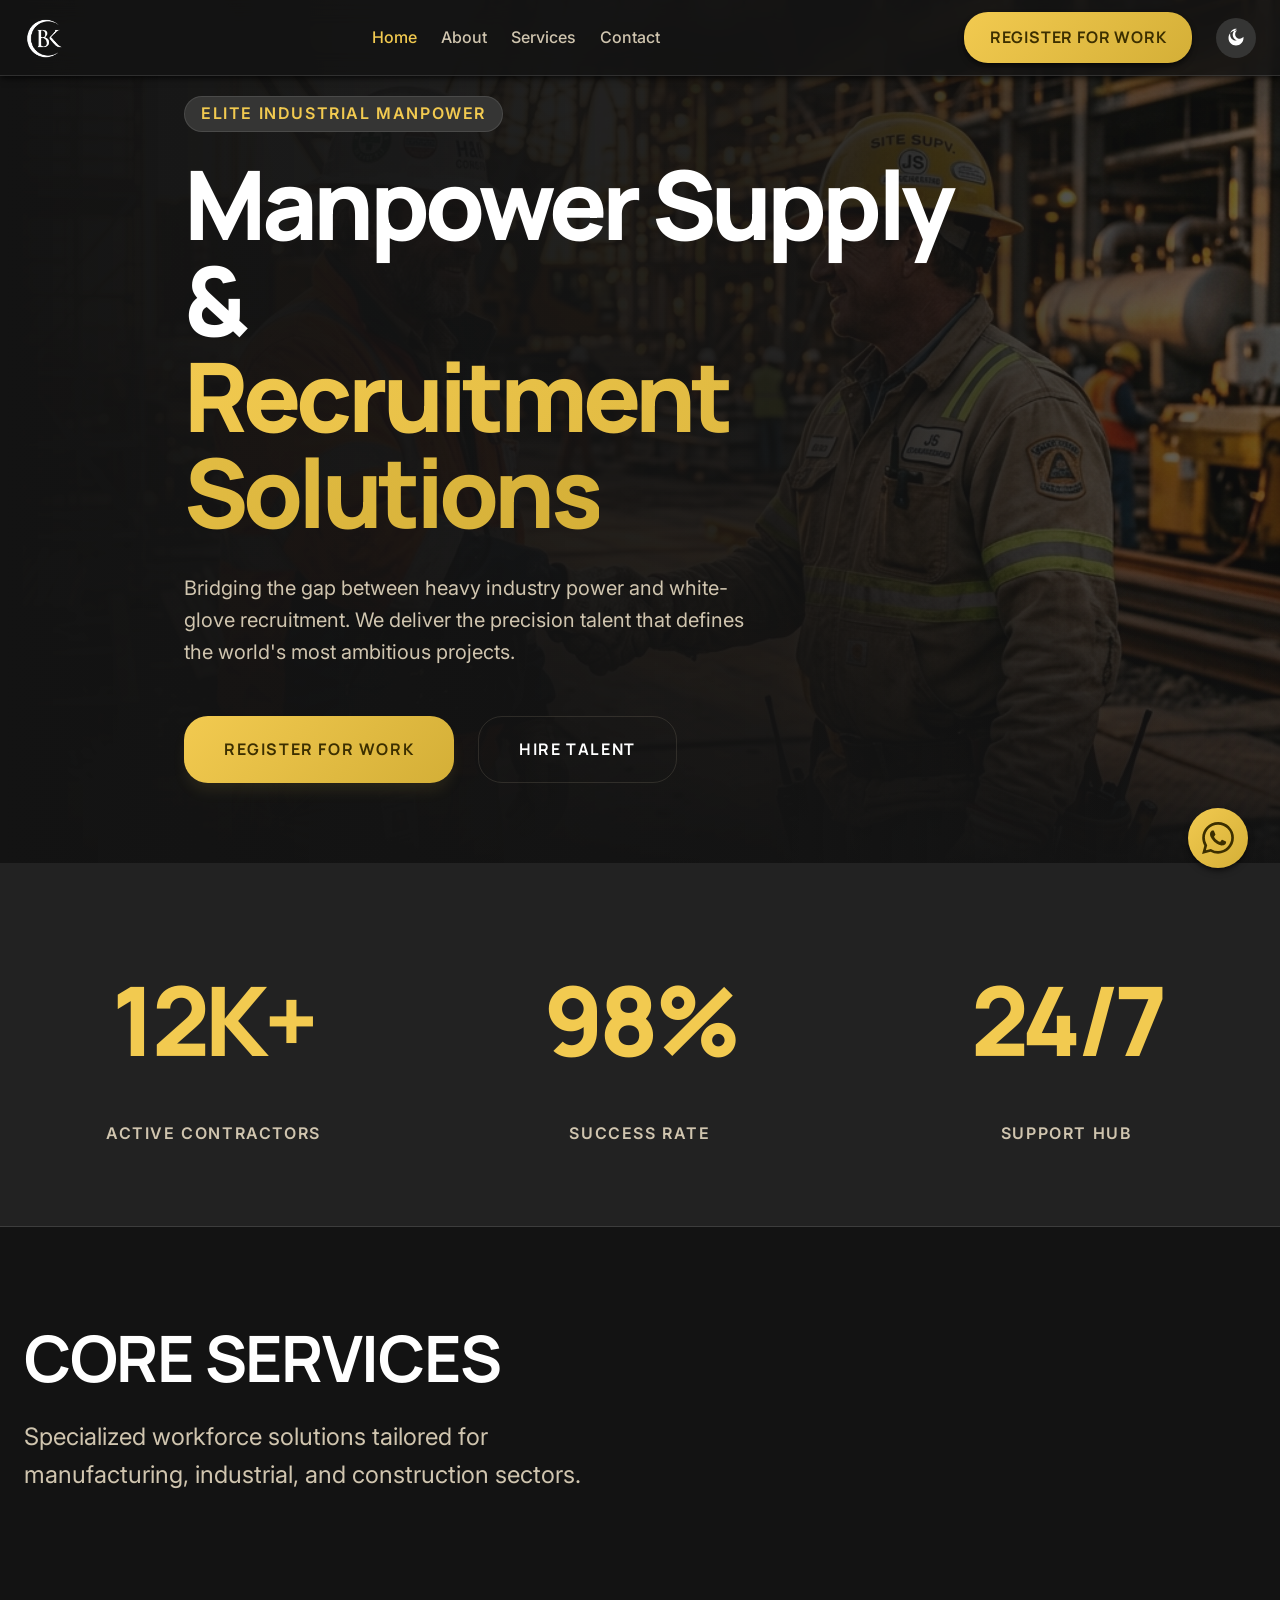
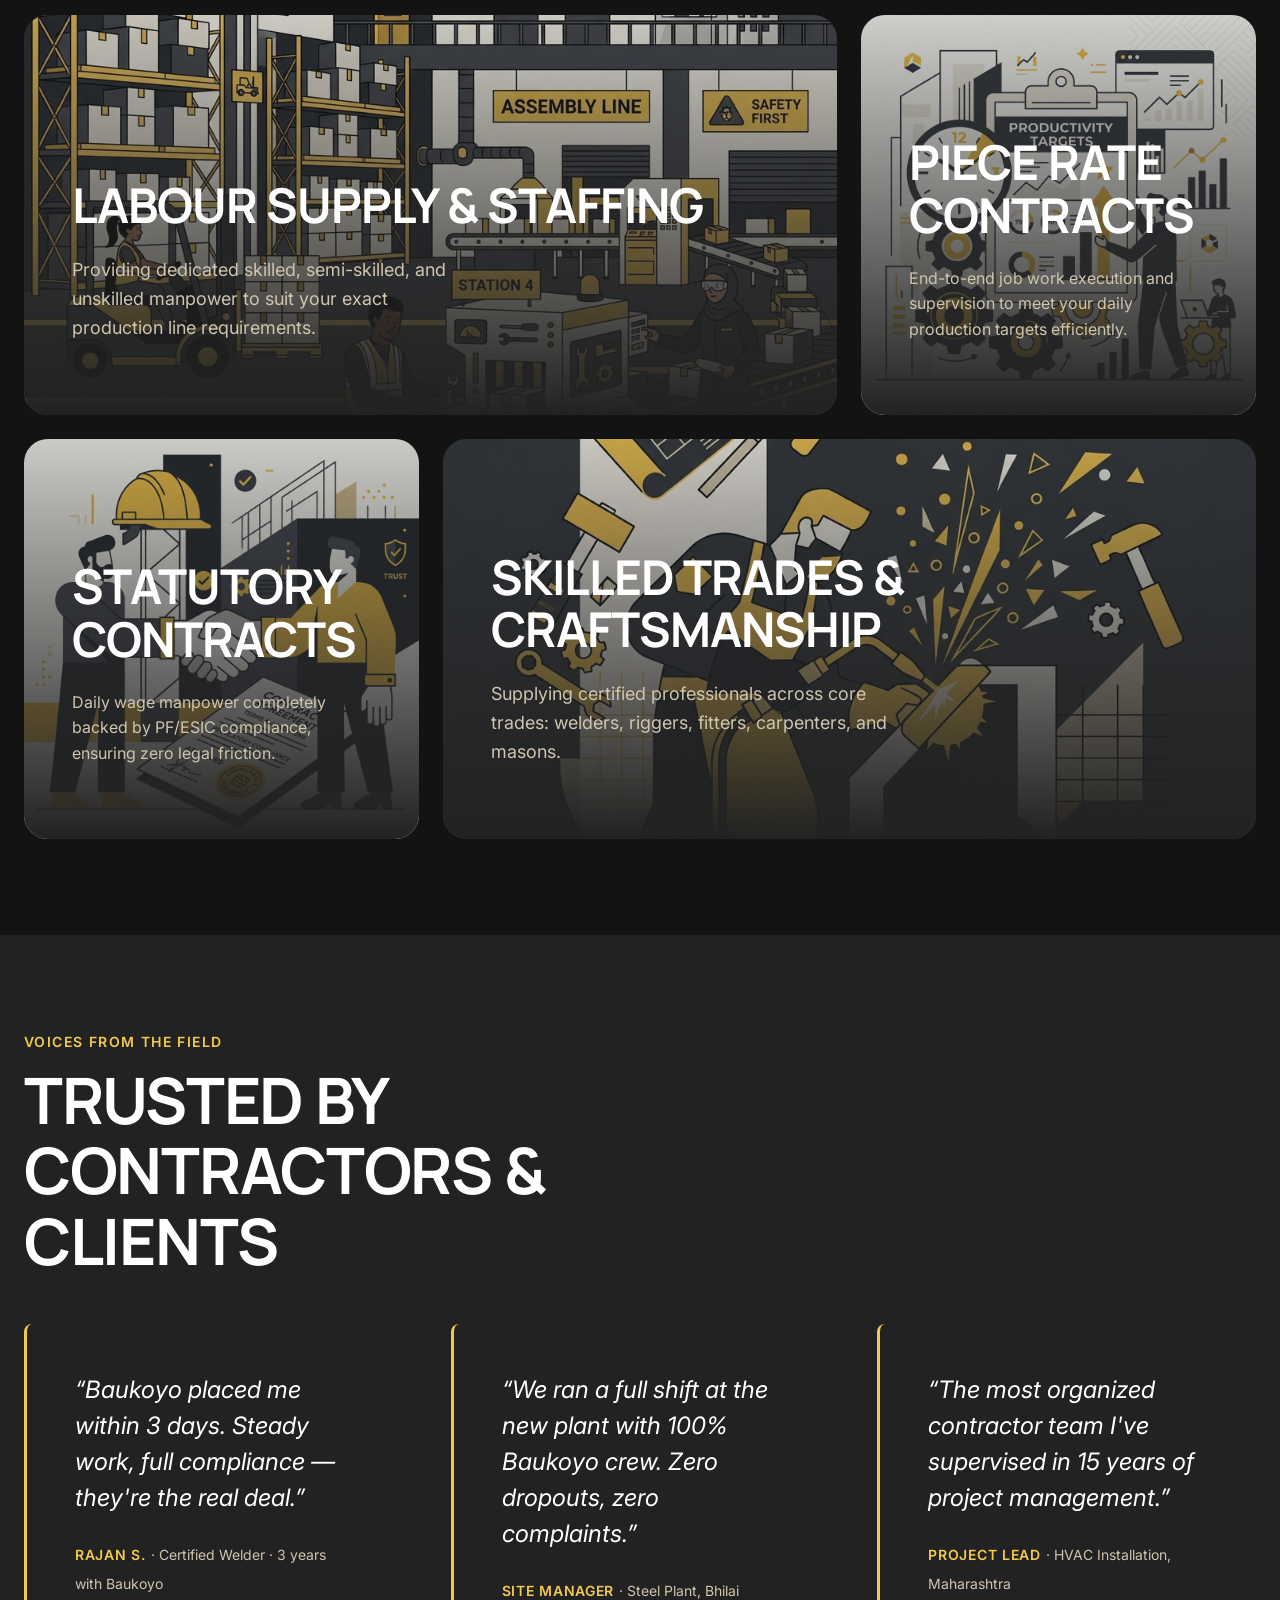
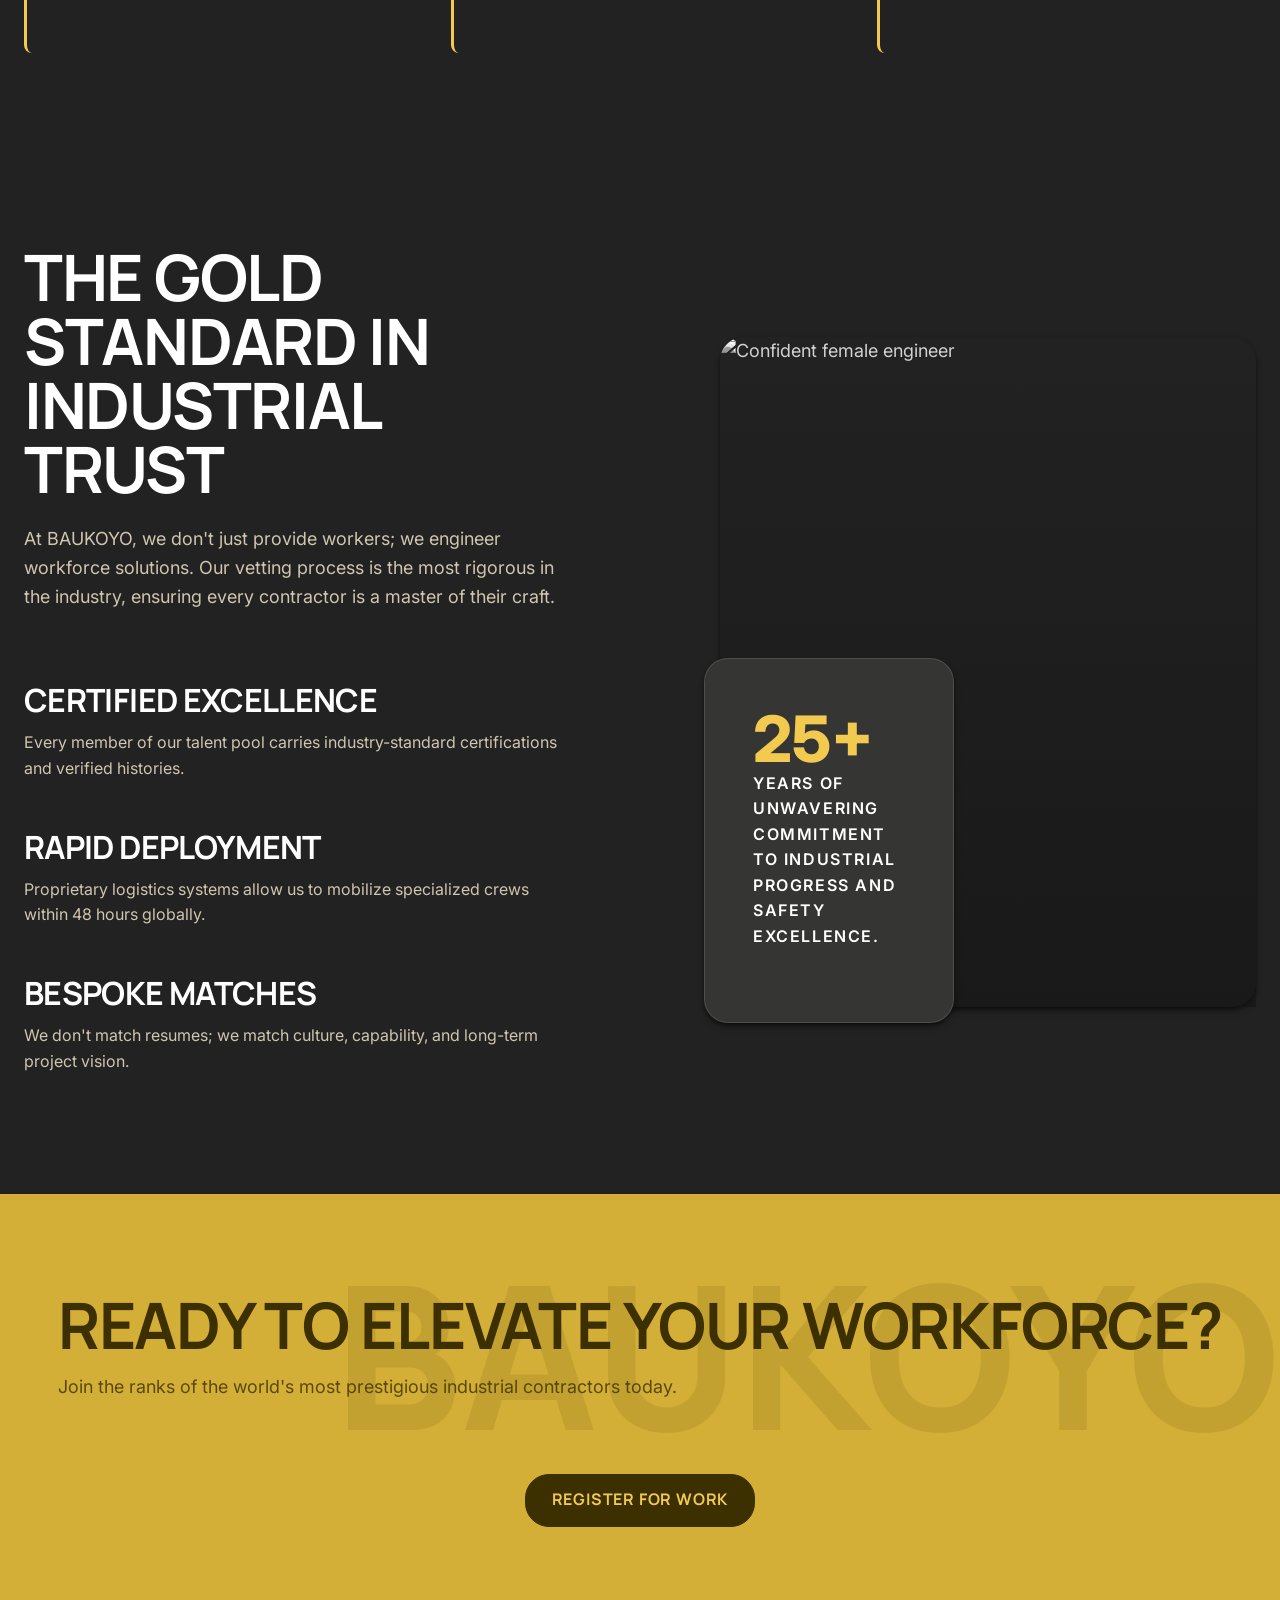
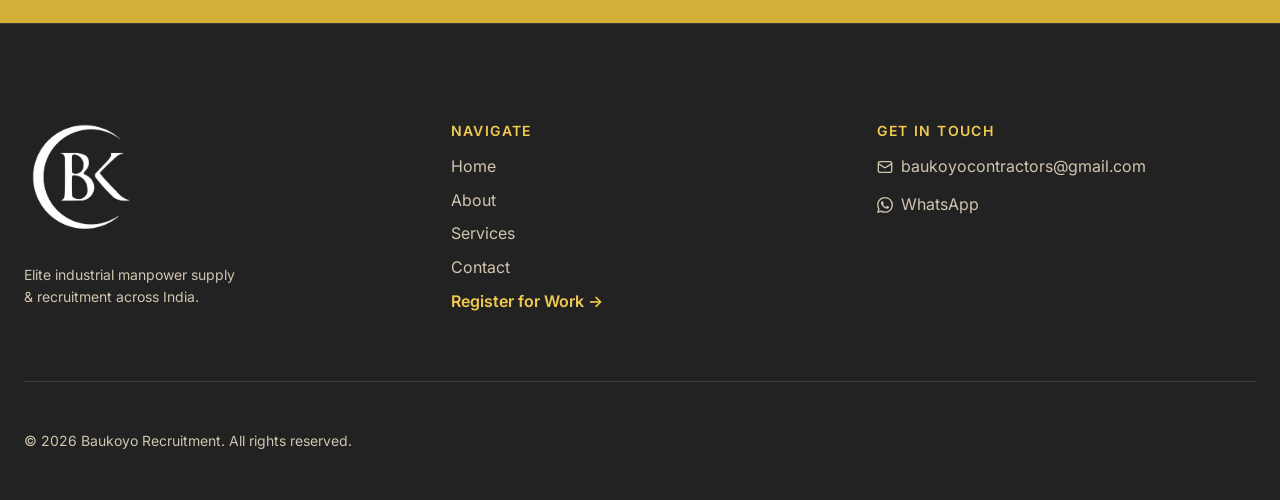
==== commit 92fe53c7: "update: contact info, email, address, and map to Pratapgarh HQ" ====
--- a/index.html
+++ b/index.html
@@ -268,9 +268,9 @@
                     <div style="display: flex; flex-direction: column; gap: 0.75rem;">
                         <a href="mailto:ops@baukoyo.com" style="display: flex; align-items: center; gap: 0.5rem; font-size: var(--fs-sm); color: var(--on-surface-variant);">
                             <svg width="16" height="16" viewBox="0 0 24 24" fill="none" stroke="currentColor" stroke-width="2" aria-hidden="true"><rect x="2" y="4" width="20" height="16" rx="2"/><path d="m22 7-8.97 5.7a1.94 1.94 0 0 1-2.06 0L2 7"/></svg>
-                            ops@baukoyo.com
-                        </a>
-                        <a href="https://wa.me/91895735769" target="_blank" rel="noopener noreferrer" style="display: flex; align-items: center; gap: 0.5rem; font-size: var(--fs-sm); color: var(--on-surface-variant);">
+                            baukoyocontractors@gmail.com
+                        </a>
+                        <a href="https://wa.me/918957357679" target="_blank" rel="noopener noreferrer" style="display: flex; align-items: center; gap: 0.5rem; font-size: var(--fs-sm); color: var(--on-surface-variant);">
                             <svg width="16" height="16" viewBox="0 0 24 24" fill="currentColor" aria-hidden="true"><path d="M17.472 14.382c-.297-.149-1.758-.867-2.03-.967-.273-.099-.471-.148-.67.15-.197.297-.767.966-.94 1.164-.173.199-.347.223-.644.075-.297-.15-1.255-.463-2.39-1.482-.888-.795-1.488-1.778-1.662-2.076-.173-.298-.018-.458.13-.606.134-.133.298-.347.446-.52.149-.174.198-.298.298-.497.099-.198.05-.371-.025-.52-.075-.149-.669-1.612-.916-2.207-.242-.579-.487-.5-.669-.51-.173-.008-.371-.01-.57-.01-.198 0-.52.074-.792.372-.272.297-1.04 1.016-1.04 2.479 0 1.462 1.065 2.875 1.213 3.074.149.198 2.096 3.2 5.077 4.487.709.306 1.262.489 1.694.625.712.227 1.36.195 1.871.118.571-.085 1.758-.719 2.006-1.413.248-.694.248-1.289.173-1.413-.074-.124-.272-.198-.57-.347m-5.421 7.403h-.004a9.87 9.87 0 01-5.031-1.378l-.361-.214-3.741.982.998-3.648-.235-.374a9.86 9.86 0 01-1.51-5.26c.001-5.45 4.436-9.884 9.888-9.884 2.64 0 5.122 1.03 6.988 2.898a9.825 9.825 0 012.893 6.994c-.003 5.45-4.437 9.884-9.885 9.884m8.413-18.297A11.815 11.815 0 0012.05 0C5.495 0 .16 5.335.157 11.892c0 2.096.547 4.142 1.588 5.945L.057 24l6.305-1.654a11.882 11.882 0 005.683 1.448h.005c6.554 0 11.89-5.335 11.893-11.893a11.821 11.821 0 00-3.48-8.413Z"/></svg>
                             WhatsApp
                         </a>
@@ -282,7 +282,7 @@
     </footer>
 
     <!-- WhatsApp Floating Action Button -->
-    <a href="https://wa.me/91895735769" target="_blank" rel="noopener noreferrer" class="fab-whatsapp" aria-label="Connect on WhatsApp">
+    <a href="https://wa.me/918957357679" target="_blank" rel="noopener noreferrer" class="fab-whatsapp" aria-label="Connect on WhatsApp">
         <svg viewBox="0 0 24 24"><path d="M17.472 14.382c-.297-.149-1.758-.867-2.03-.967-.273-.099-.471-.148-.67.15-.197.297-.767.966-.94 1.164-.173.199-.347.223-.644.075-.297-.15-1.255-.463-2.39-1.482-.888-.795-1.488-1.778-1.662-2.076-.173-.298-.018-.458.13-.606.134-.133.298-.347.446-.52.149-.174.198-.298.298-.497.099-.198.05-.371-.025-.52-.075-.149-.669-1.612-.916-2.207-.242-.579-.487-.5-.669-.51-.173-.008-.371-.01-.57-.01-.198 0-.52.074-.792.372-.272.297-1.04 1.016-1.04 2.479 0 1.462 1.065 2.875 1.213 3.074.149.198 2.096 3.2 5.077 4.487.709.306 1.262.489 1.694.625.712.227 1.36.195 1.871.118.571-.085 1.758-.719 2.006-1.413.248-.694.248-1.289.173-1.413-.074-.124-.272-.198-.57-.347m-5.421 7.403h-.004a9.87 9.87 0 01-5.031-1.378l-.361-.214-3.741.982.998-3.648-.235-.374a9.86 9.86 0 01-1.51-5.26c.001-5.45 4.436-9.884 9.888-9.884 2.64 0 5.122 1.03 6.988 2.898a9.825 9.825 0 012.893 6.994c-.003 5.45-4.437 9.884-9.885 9.884m8.413-18.297A11.815 11.815 0 0012.05 0C5.495 0 .16 5.335.157 11.892c0 2.096.547 4.142 1.588 5.945L.057 24l6.305-1.654a11.882 11.882 0 005.683 1.448h.005c6.554 0 11.89-5.335 11.893-11.893a11.821 11.821 0 00-3.48-8.413Z"/></svg>
     </a>
 
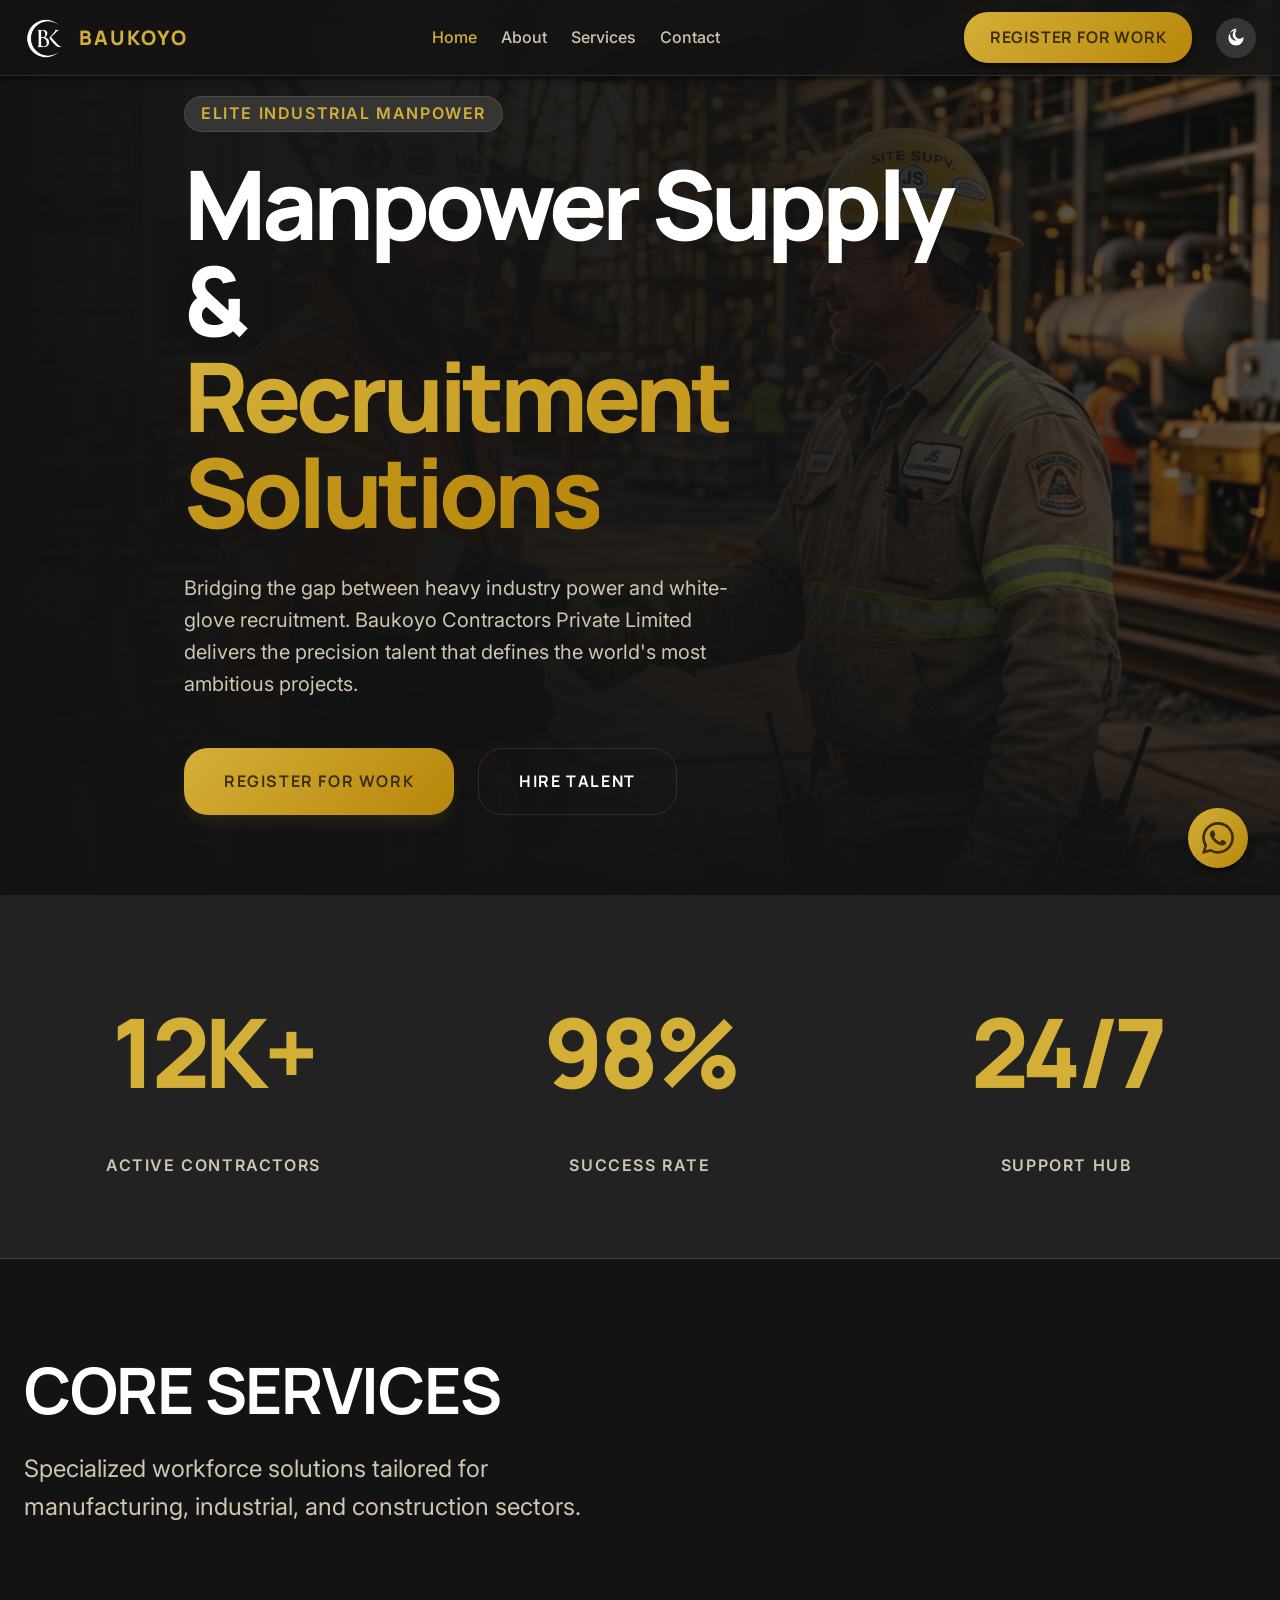
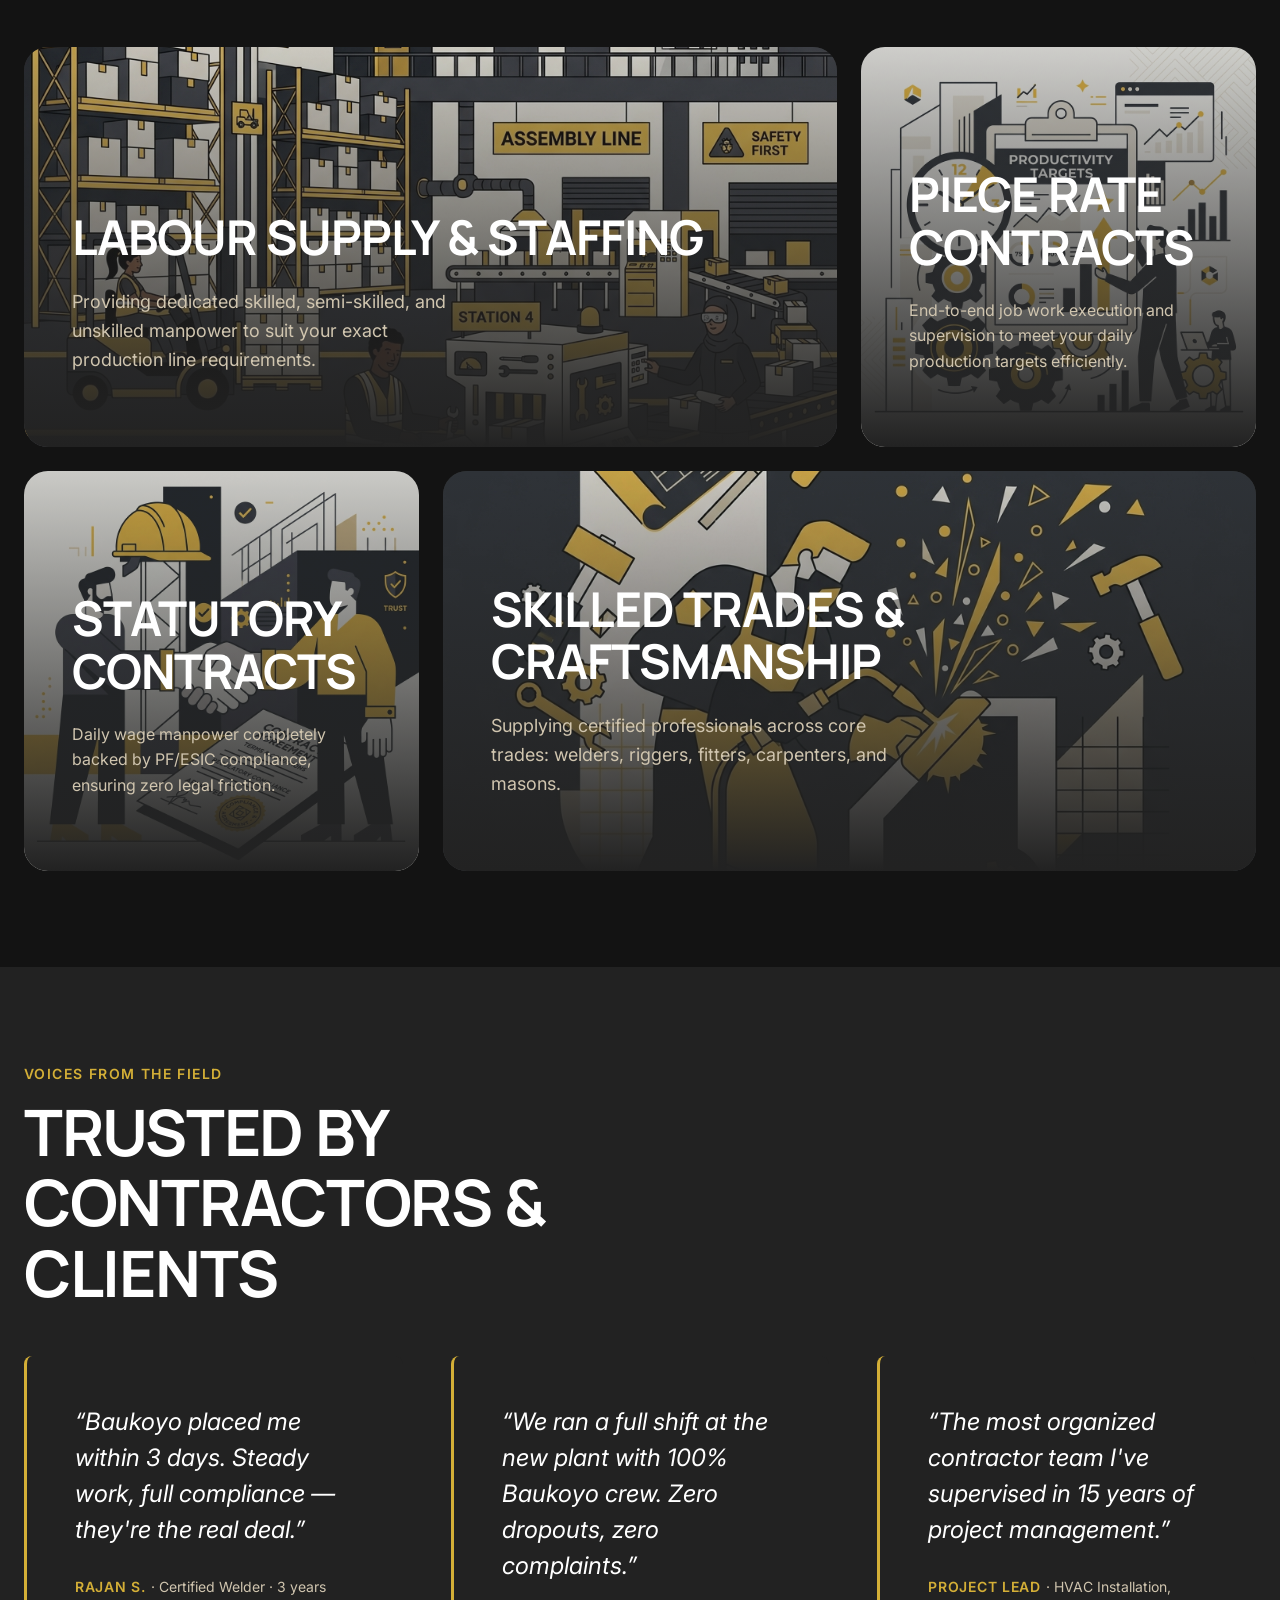
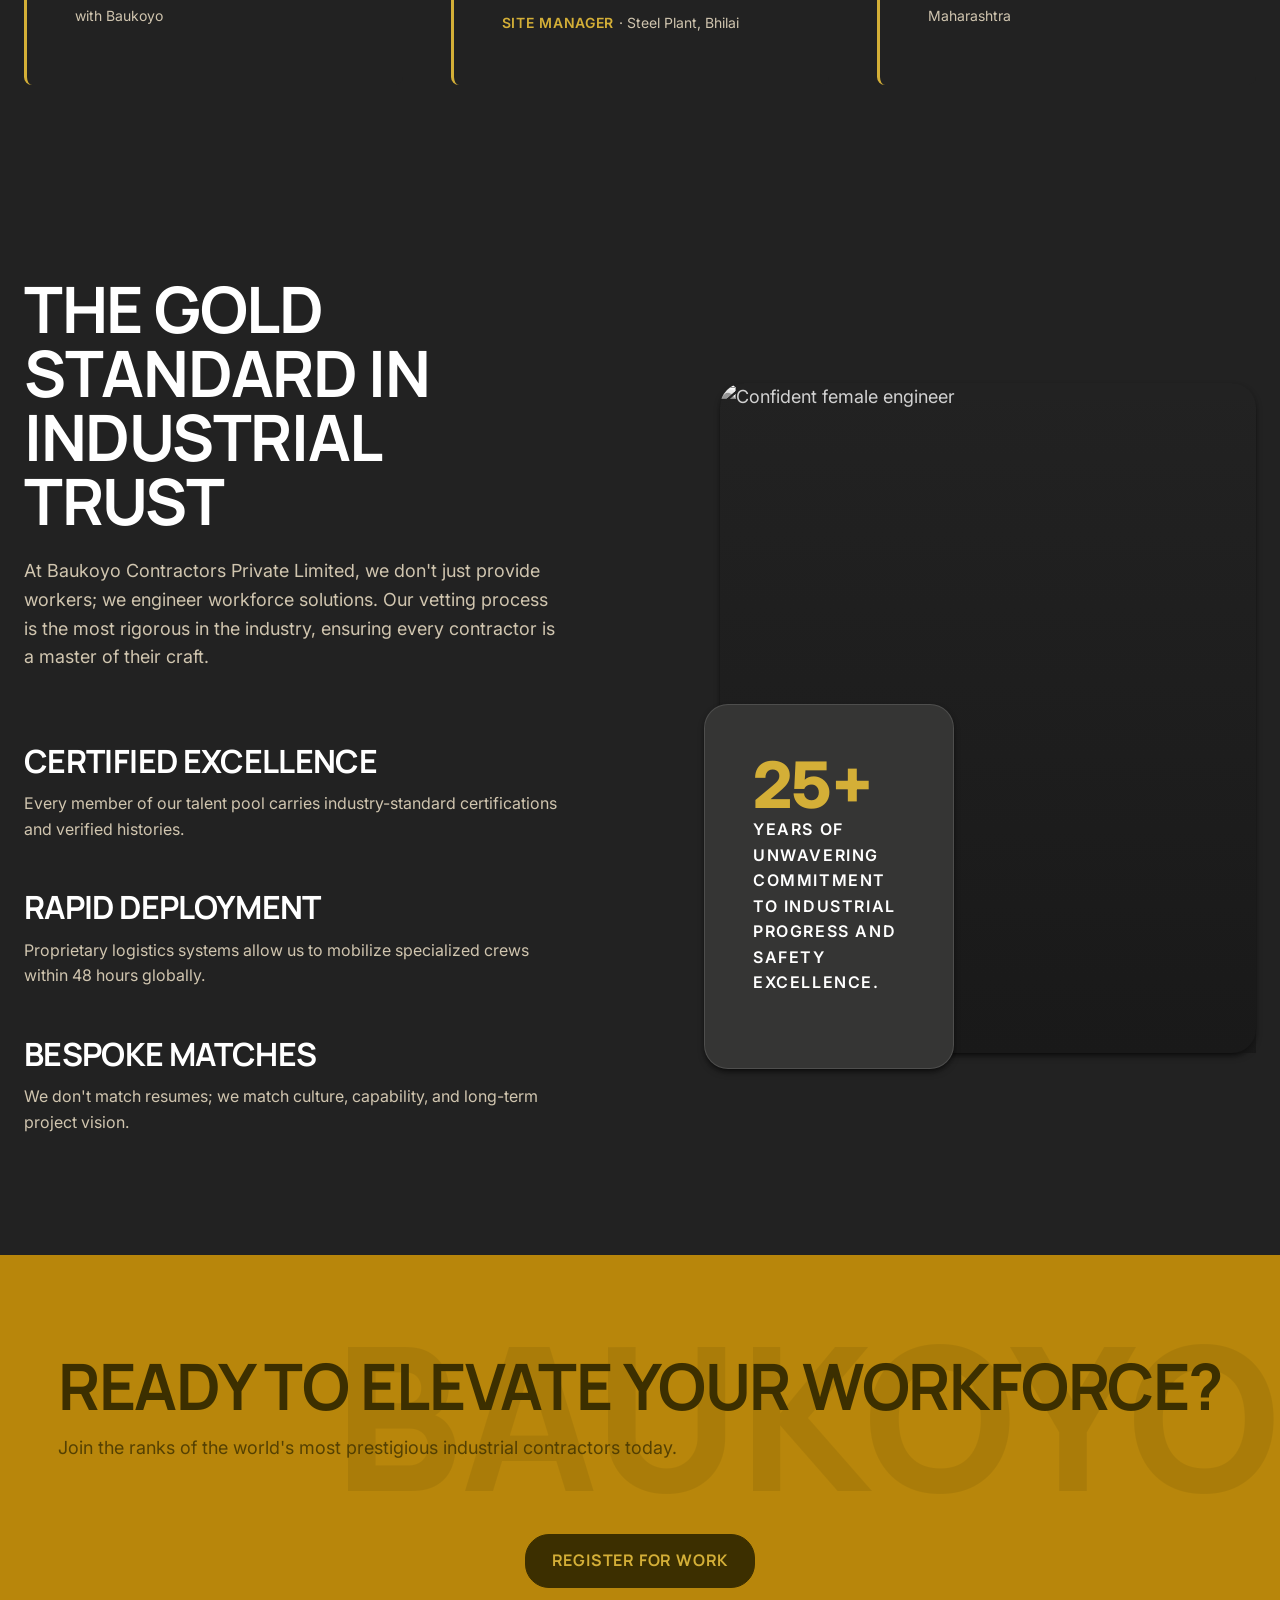
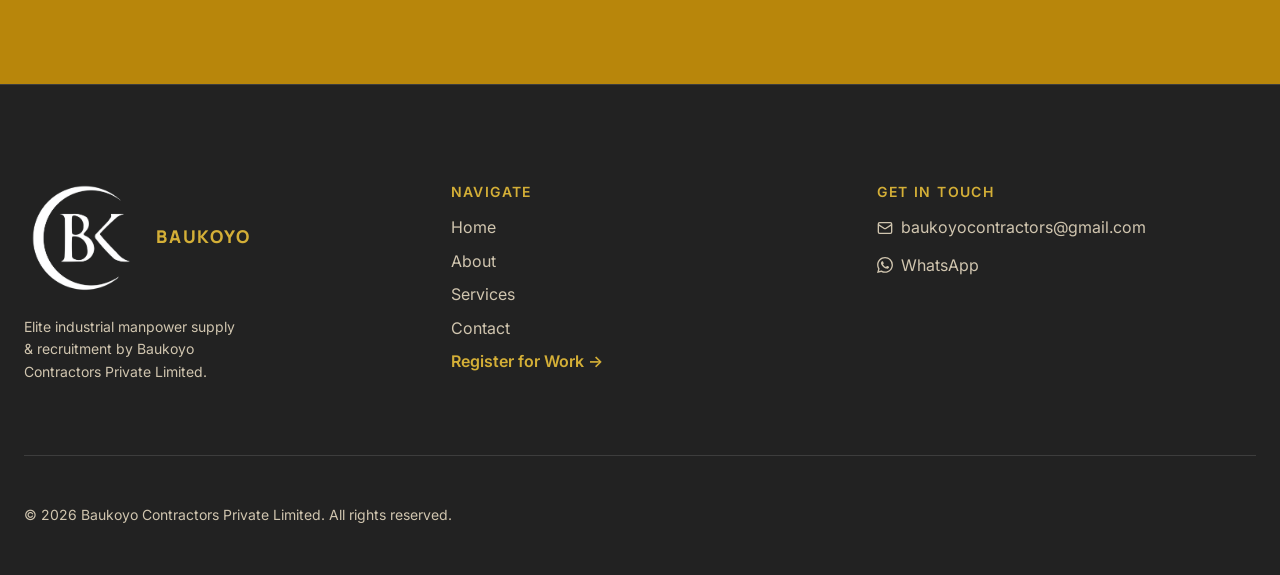
==== commit 336759ec: "chore: rebrand website with industrial gold theme and full legal name typography" ====
--- a/index.html
+++ b/index.html
@@ -6,7 +6,7 @@
     <meta name="description" content="Baukoyo Recruitment - Connecting heavy industry contractors with elite talent. Discover prestige in industrial scaling.">
     <meta property="og:title" content="Baukoyo Recruitment | Industrial Prestige">
     <meta property="og:description" content="Connecting heavy industry contractors with elite talent. Discover prestige in industrial scaling.">
-    <title>Baukoyo Recruitment | Home</title>
+    <title>Baukoyo Contractors Private Limited | Industrial Prestige</title>
 
     <link rel="preconnect" href="https://fonts.googleapis.com">
     <link rel="preconnect" href="https://fonts.gstatic.com" crossorigin>
@@ -22,6 +22,7 @@
             <a href="index.html" class="nav-brand" aria-label="Baukoyo Home">
                 <img src="assets/images/bk-logo-dark.webp" alt="Baukoyo Dark Logo" class="logo-dark" width="150" height="40" loading="eager" fetchpriority="high">
                 <img src="assets/images/bk-logo-light.webp" alt="Baukoyo Light Logo" class="logo-light" width="150" height="40" loading="eager" fetchpriority="high">
+                <span class="brand-text">BAUKOYO</span>
             </a>
 
             <nav>
@@ -67,7 +68,7 @@
                         <span class="gold-gradient-text">Recruitment Solutions</span>
                     </h1>
                     <p class="hero-desc">
-                        Bridging the gap between heavy industry power and white-glove recruitment. We deliver the precision talent that defines the world's most ambitious projects.
+                        Bridging the gap between heavy industry power and white-glove recruitment. Baukoyo Contractors Private Limited delivers the precision talent that defines the world's most ambitious projects.
                     </p>
                     <div class="hero-cta-group">
                         <a href="register.html" class="btn btn-hero-primary">
@@ -191,7 +192,7 @@
                     <div class="flex flex-col" style="gap: var(--space-md);">
                         <div>
                             <h2 class="display uppercase" style="line-height: 1;">The Gold Standard in <br>Industrial Trust</h2>
-                            <p class="text-on-surface-variant mt-sm">At BAUKOYO, we don't just provide workers; we engineer workforce solutions. Our vetting process is the most rigorous in the industry, ensuring every contractor is a master of their craft.</p>
+                            <p class="text-on-surface-variant mt-sm">At Baukoyo Contractors Private Limited, we don't just provide workers; we engineer workforce solutions. Our vetting process is the most rigorous in the industry, ensuring every contractor is a master of their craft.</p>
                         </div>
                         
                         <div class="grid" style="gap: var(--space-sm);">
@@ -245,11 +246,12 @@
             <div class="grid grid-3" style="gap: var(--space-md); margin-bottom: var(--space-md); padding-bottom: var(--space-md); border-bottom: 1px solid var(--outline-variant);">
                 <!-- Col 1: Brand -->
                 <div>
-                    <a href="index.html" aria-label="Baukoyo Home" style="display:inline-block; margin-bottom: var(--space-sm);">
+                    <a href="index.html" aria-label="Baukoyo Home" style="display:flex; align-items:center; margin-bottom: var(--space-sm); text-decoration: none;">
                         <img src="assets/images/bk-logo-dark.webp" alt="Baukoyo Dark Logo" class="logo-dark" width="120" height="30" loading="lazy">
                         <img src="assets/images/bk-logo-light.webp" alt="Baukoyo Light Logo" class="logo-light" width="120" height="30" loading="lazy">
+                        <span class="brand-text footer-brand-text">BAUKOYO</span>
                     </a>
-                    <p style="font-size: var(--fs-xs); color: var(--on-surface-variant); max-width: 220px; line-height: 1.6;">Elite industrial manpower supply &amp; recruitment across India.</p>
+                    <p style="font-size: var(--fs-xs); color: var(--on-surface-variant); max-width: 220px; line-height: 1.6;">Elite industrial manpower supply &amp; recruitment by Baukoyo Contractors Private Limited.</p>
                 </div>
                 <!-- Col 2: Navigation -->
                 <div>
@@ -277,7 +279,7 @@
                     </div>
                 </div>
             </div>
-            <p style="font-size: var(--fs-xs); color: var(--on-surface-variant); margin: 0;">&copy; 2026 Baukoyo Recruitment. All rights reserved.</p>
+            <p style="font-size: var(--fs-xs); color: var(--on-surface-variant); margin: 0;">&copy; 2026 Baukoyo Contractors Private Limited. All rights reserved.</p>
         </div>
     </footer>
 
--- a/assets/css/styles.css
+++ b/assets/css/styles.css
@@ -5,8 +5,8 @@
    ========================================================================== */
 :root {
   /* Colors - Industrial Prestige (Dark / Default) */
-  --primary: #f2ca50;
-  --primary-container: #d4af37;
+  --primary: #D4AF37;
+  --primary-container: #B8860B;
   --on-primary: #3c2f00;
   --on-primary-variant: rgba(60, 47, 0, 0.8);
   
@@ -55,8 +55,8 @@
 
 [data-theme="light"] {
   /* Colors - Light Theme Overrides */
-  --primary: #c29923;
-  --primary-container: #a68114;
+  --primary: #B8860B;
+  --primary-container: #8B6508;
   --on-primary: #ffffff;
   --on-primary-variant: rgba(255, 255, 255, 0.8);
   
@@ -438,12 +438,12 @@
   font-weight: 700;
   letter-spacing: 0.1em;
   border-radius: var(--radius-lg);
-  box-shadow: 0 10px 15px -3px rgba(242, 202, 80, 0.1);
+  box-shadow: 0 10px 15px -3px rgba(212, 175, 55, 0.1);
   transition: all 0.3s;
 }
 
 .btn-hero-primary:hover {
-  box-shadow: 0 10px 15px -3px rgba(242, 202, 80, 0.2);
+  box-shadow: 0 10px 15px -3px rgba(212, 175, 55, 0.2);
   transform: scale(0.98);
 }
 
@@ -742,6 +742,20 @@
   color: transparent;
 }
 
+.brand-text {
+  font-family: var(--font-display);
+  font-weight: 800;
+  letter-spacing: 0.1em;
+  text-transform: uppercase;
+  color: var(--primary);
+  margin-left: 0.75rem;
+  font-size: 1.25rem;
+}
+
+.footer-brand-text {
+  font-size: 1.1rem;
+}
+
 /* Typography Utilities */
 .text-primary { color: var(--primary); }
 .text-on-surface { color: var(--on-surface); }
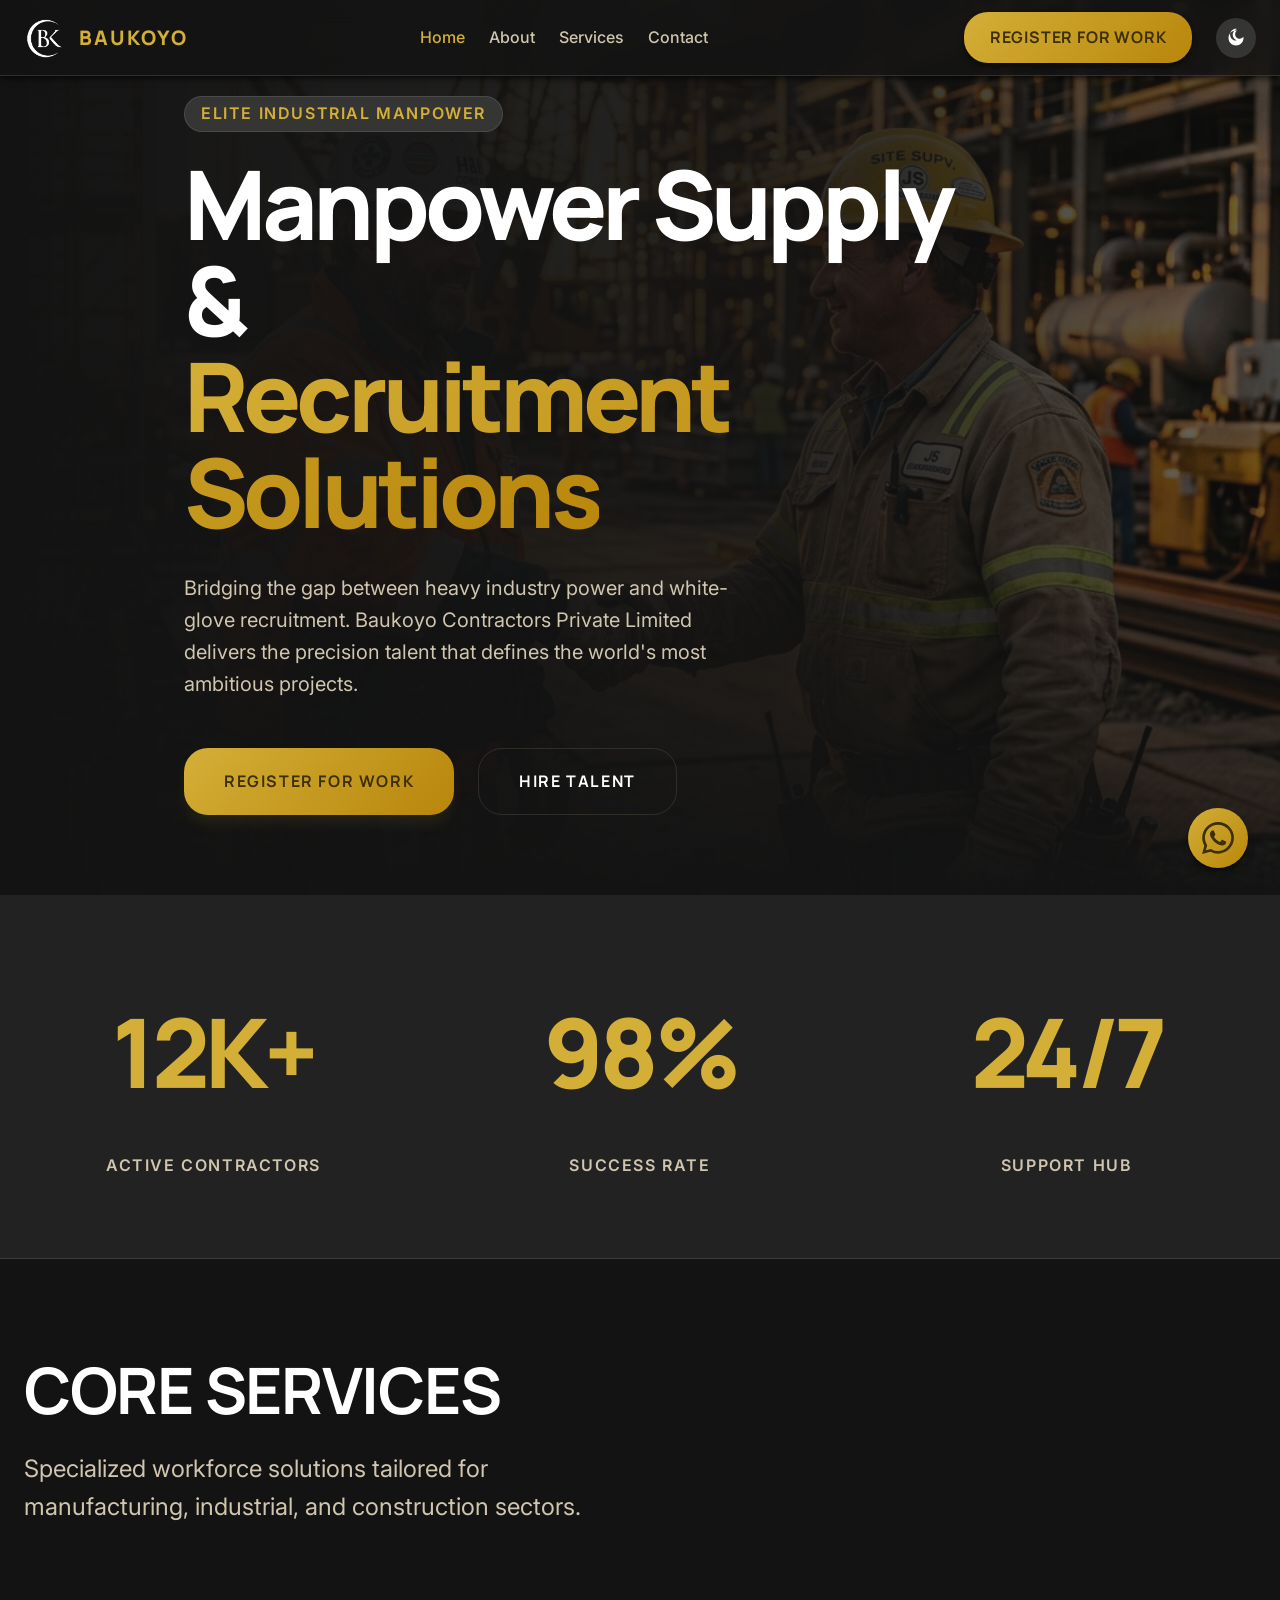
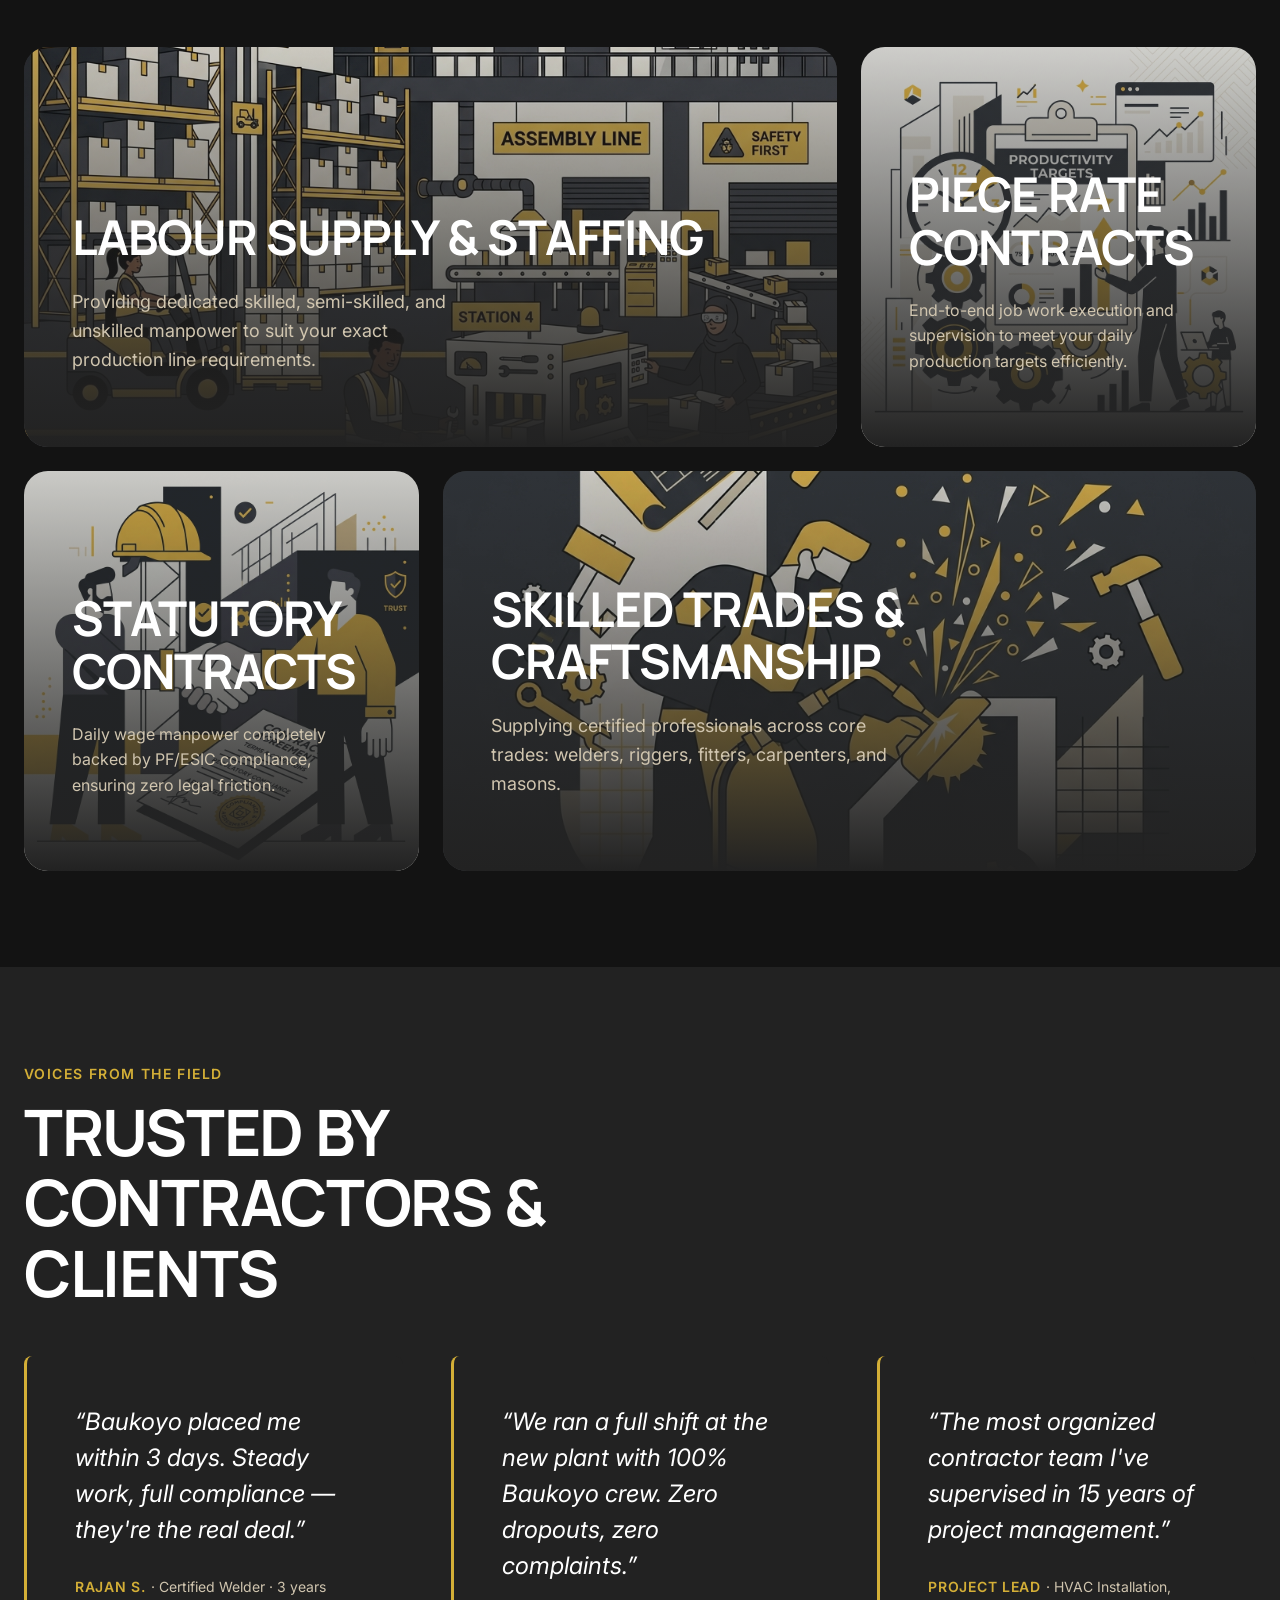
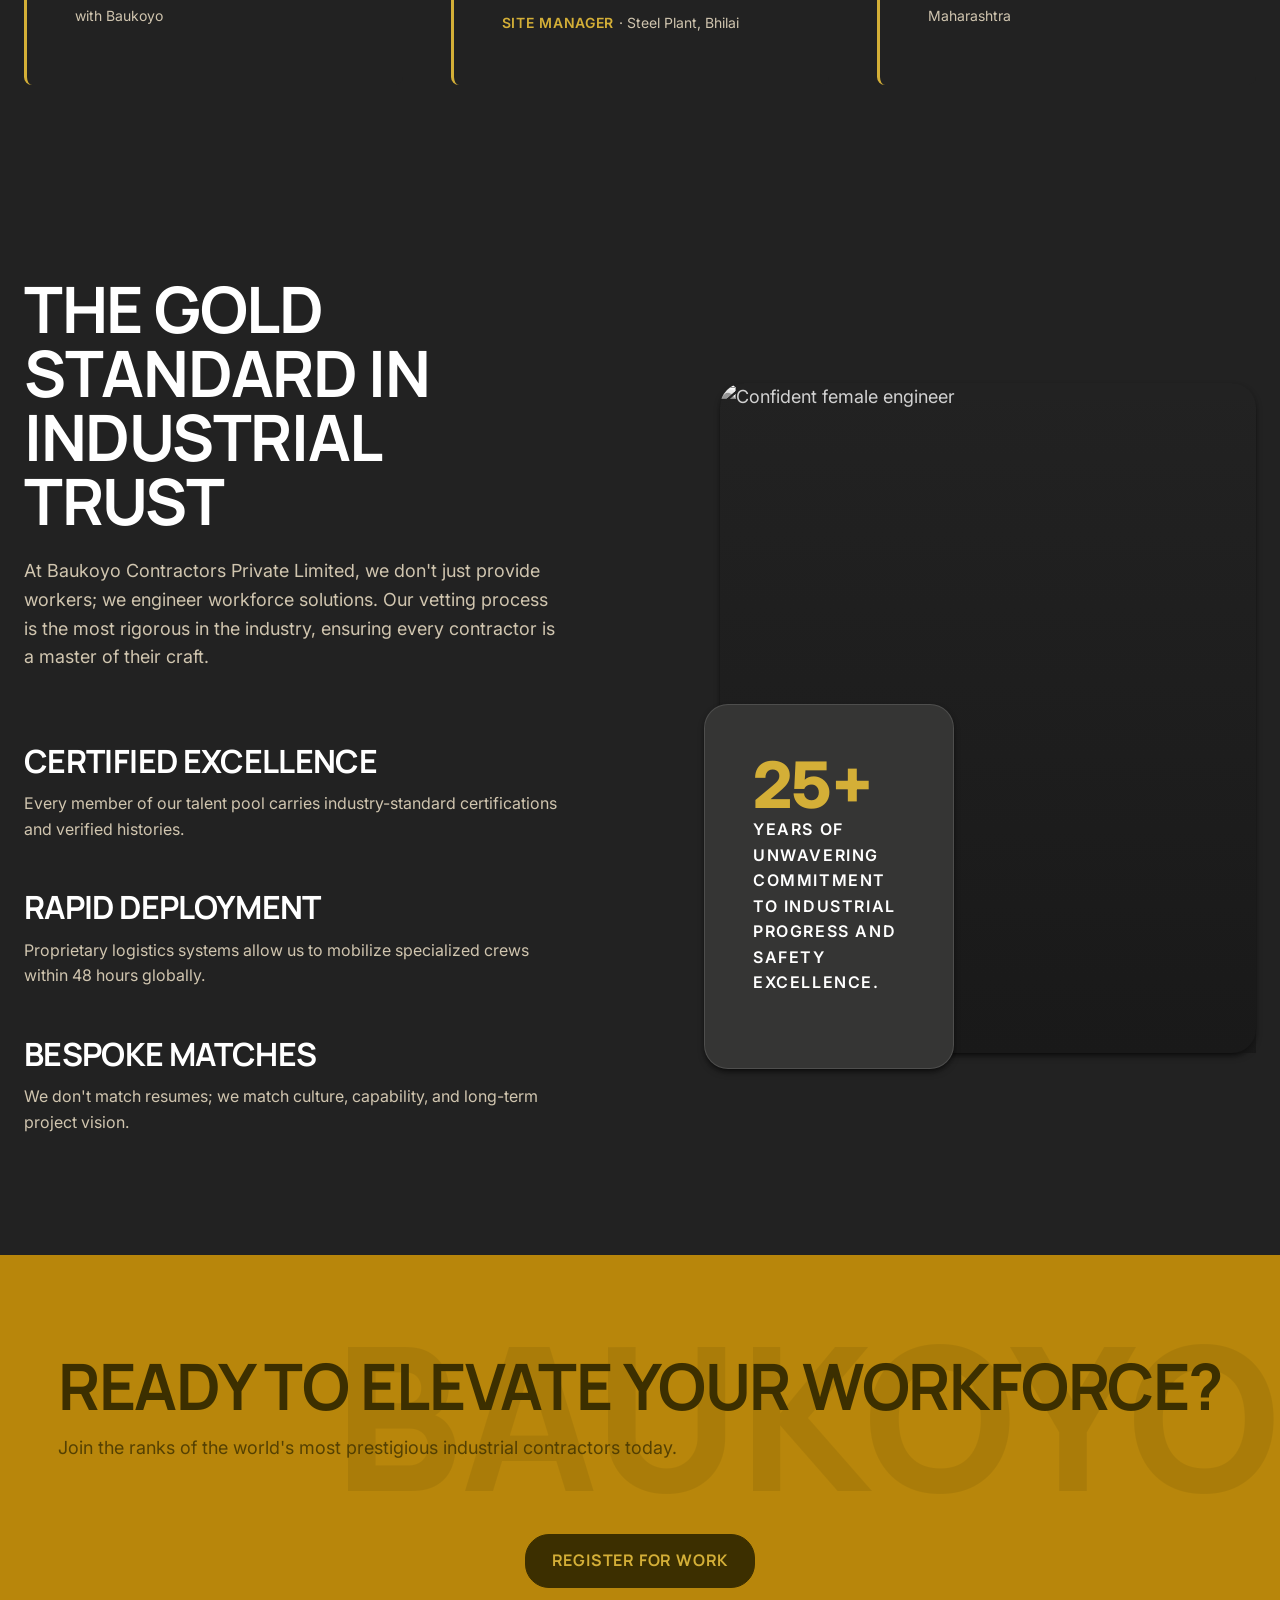
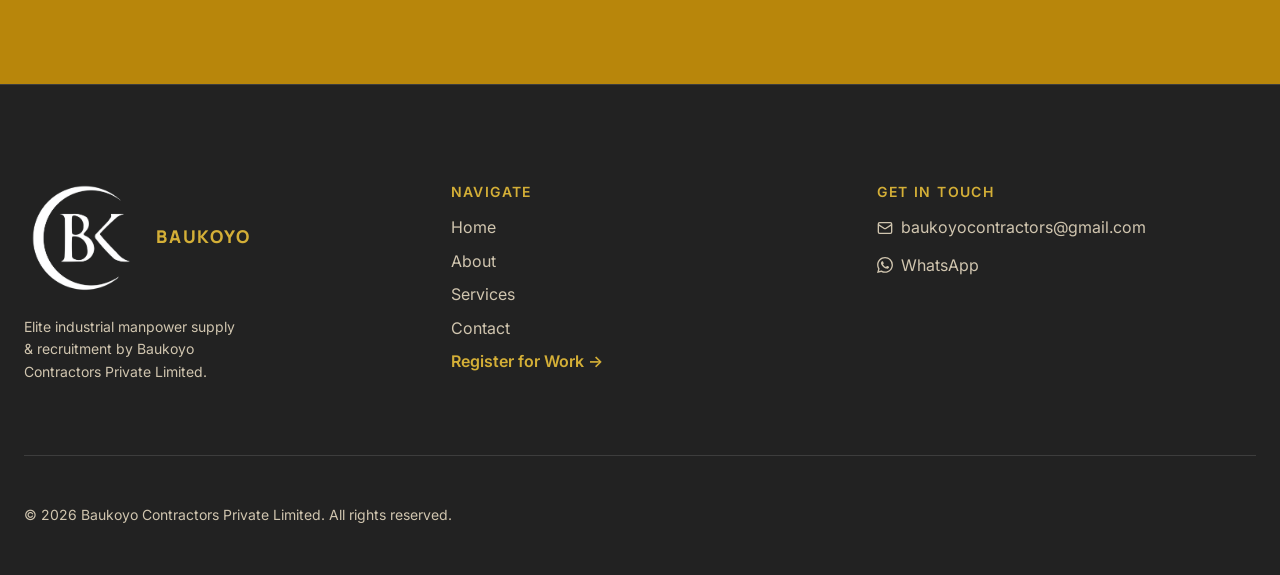
==== commit ac37f9bb: "chore: final security hardening and mobile UI optimization" ====
--- a/index.html
+++ b/index.html
@@ -10,6 +10,7 @@
 
     <link rel="preconnect" href="https://fonts.googleapis.com">
     <link rel="preconnect" href="https://fonts.gstatic.com" crossorigin>
+    <link rel="stylesheet" href="https://fonts.googleapis.com/css2?family=Material+Symbols+Outlined:opsz,wght,FILL,GRAD@20..48,100..700,0..1,-50..200" />
     
     <link rel="stylesheet" href="assets/css/styles.css">
     <script defer src="assets/js/scripts.js"></script>
@@ -31,6 +32,7 @@
                     <li><a href="about.html">About</a></li>
                     <li><a href="services.html">Services</a></li>
                     <li><a href="contact.html">Contact</a></li>
+                    <li><a href="register.html" class="nav-mobile-cta">Register for Work</a></li>
                 </ul>
             </nav>
 
--- a/assets/css/styles.css
+++ b/assets/css/styles.css
@@ -264,9 +264,13 @@
   top: 100%;
   left: 0;
   width: 100%;
+  max-height: calc(100vh - 80px); /* Prevent overflow past viewport */
+  overflow-y: auto;
   background: var(--surface);
   padding: var(--space-sm);
   border-bottom: 1px solid var(--outline-variant);
+  z-index: 100;
+  box-shadow: var(--shadow-ambient);
 }
 
 /* Theme Toggle */
@@ -927,6 +931,44 @@
    ========================================================================== */
 
 /* Mobile: collapse bento grid to single column */
+/* Mobile: scaling & adjustments */
+@media (max-width: 767px) {
+  .nav-brand img {
+    height: 28px;
+  }
+  .brand-text {
+    font-size: 0.95rem;
+    margin-left: 0.5rem;
+    letter-spacing: 0.05em;
+  }
+  .site-header .container {
+    padding-left: 0.75rem;
+    padding-right: 0.75rem;
+  }
+  .nav-actions {
+    gap: 0.5rem;
+  }
+  .nav-cta {
+    display: none !important;
+  }
+  .nav-mobile-cta {
+    display: block;
+    margin-top: 1rem;
+    padding: 1rem;
+    border: 1px solid var(--primary);
+    border-radius: var(--radius-sm);
+    color: var(--primary) !important;
+    text-align: center;
+    font-weight: 700;
+    text-transform: uppercase;
+    letter-spacing: 0.05em;
+    transition: background 0.3s ease;
+  }
+  .nav-mobile-cta:active {
+    background: color-mix(in srgb, var(--primary) 10%, transparent);
+  }
+}
+
 @media (max-width: 1023px) {
   .grid-12 {
     display: grid;
@@ -956,6 +998,9 @@
   }
   .nav-cta {
     display: inline-flex !important;
+  }
+  .nav-mobile-cta {
+    display: none;
   }
   .hero {
     min-height: 90vh;
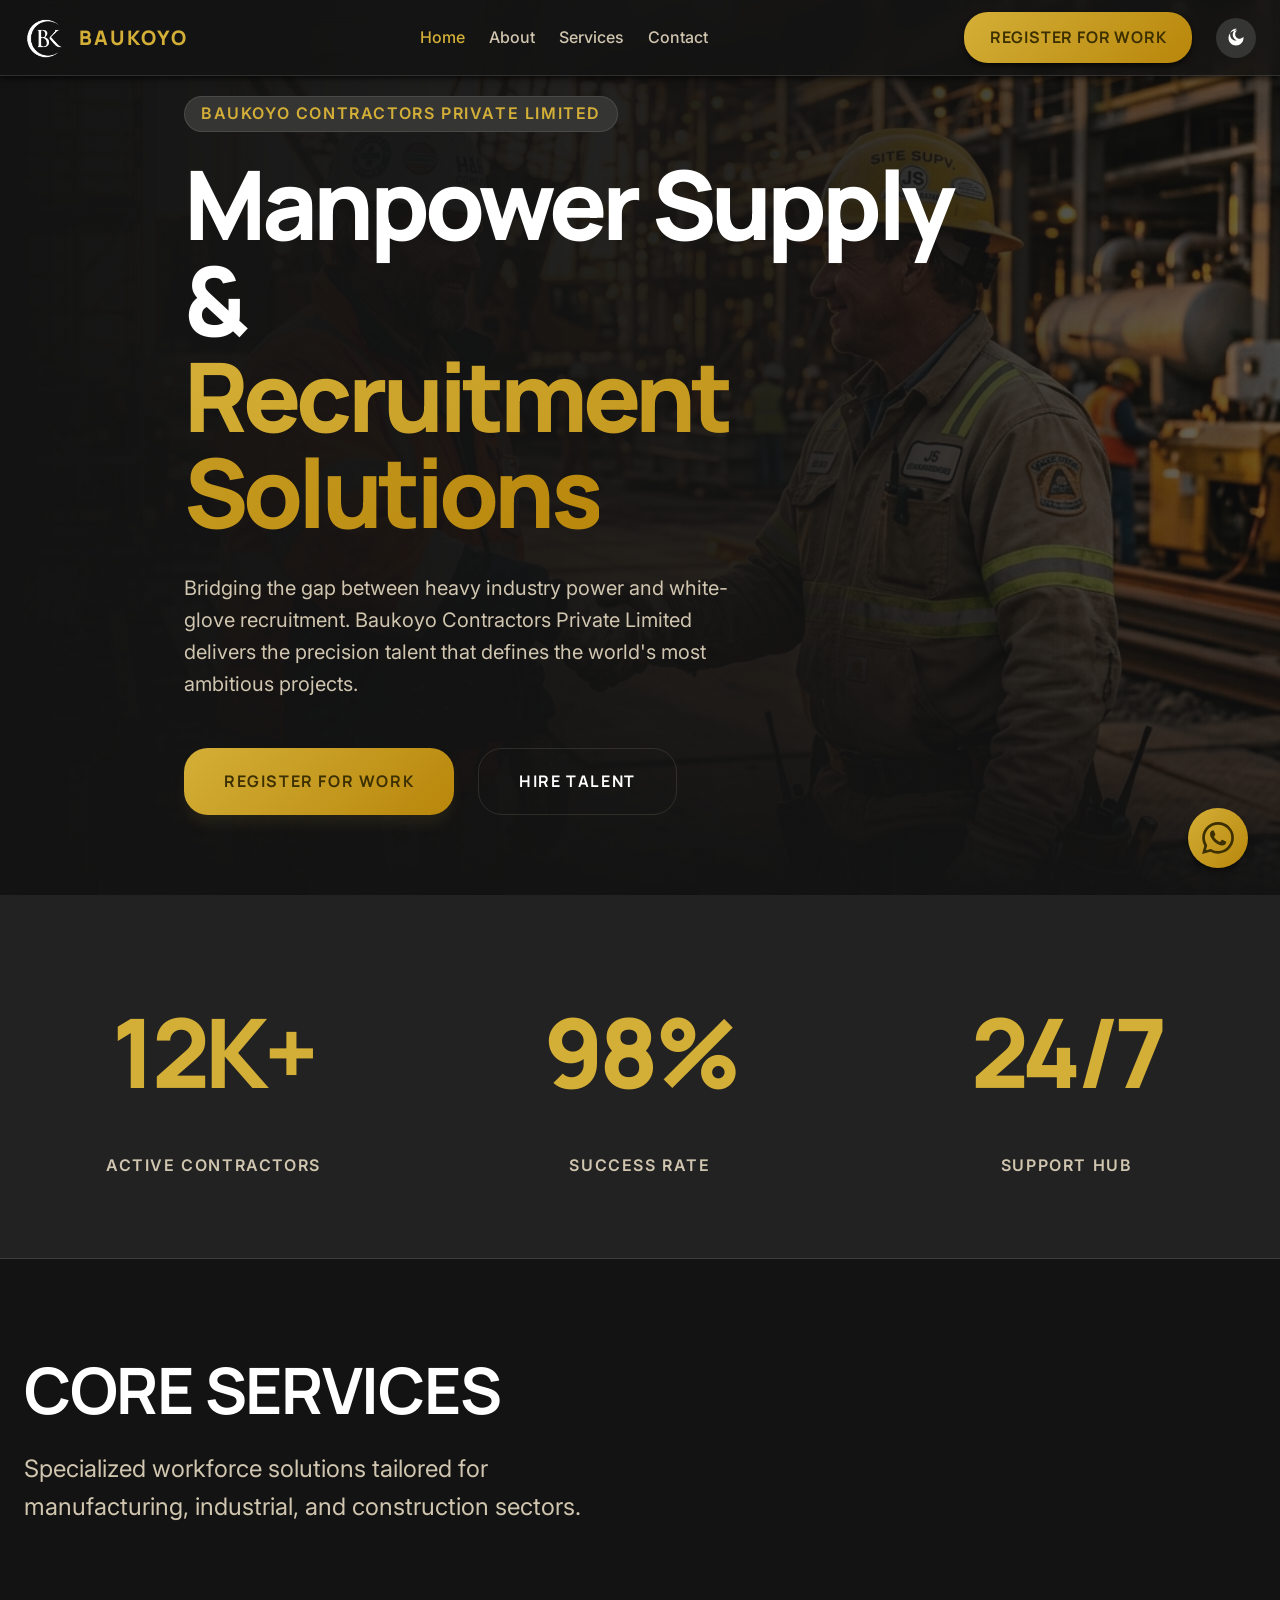
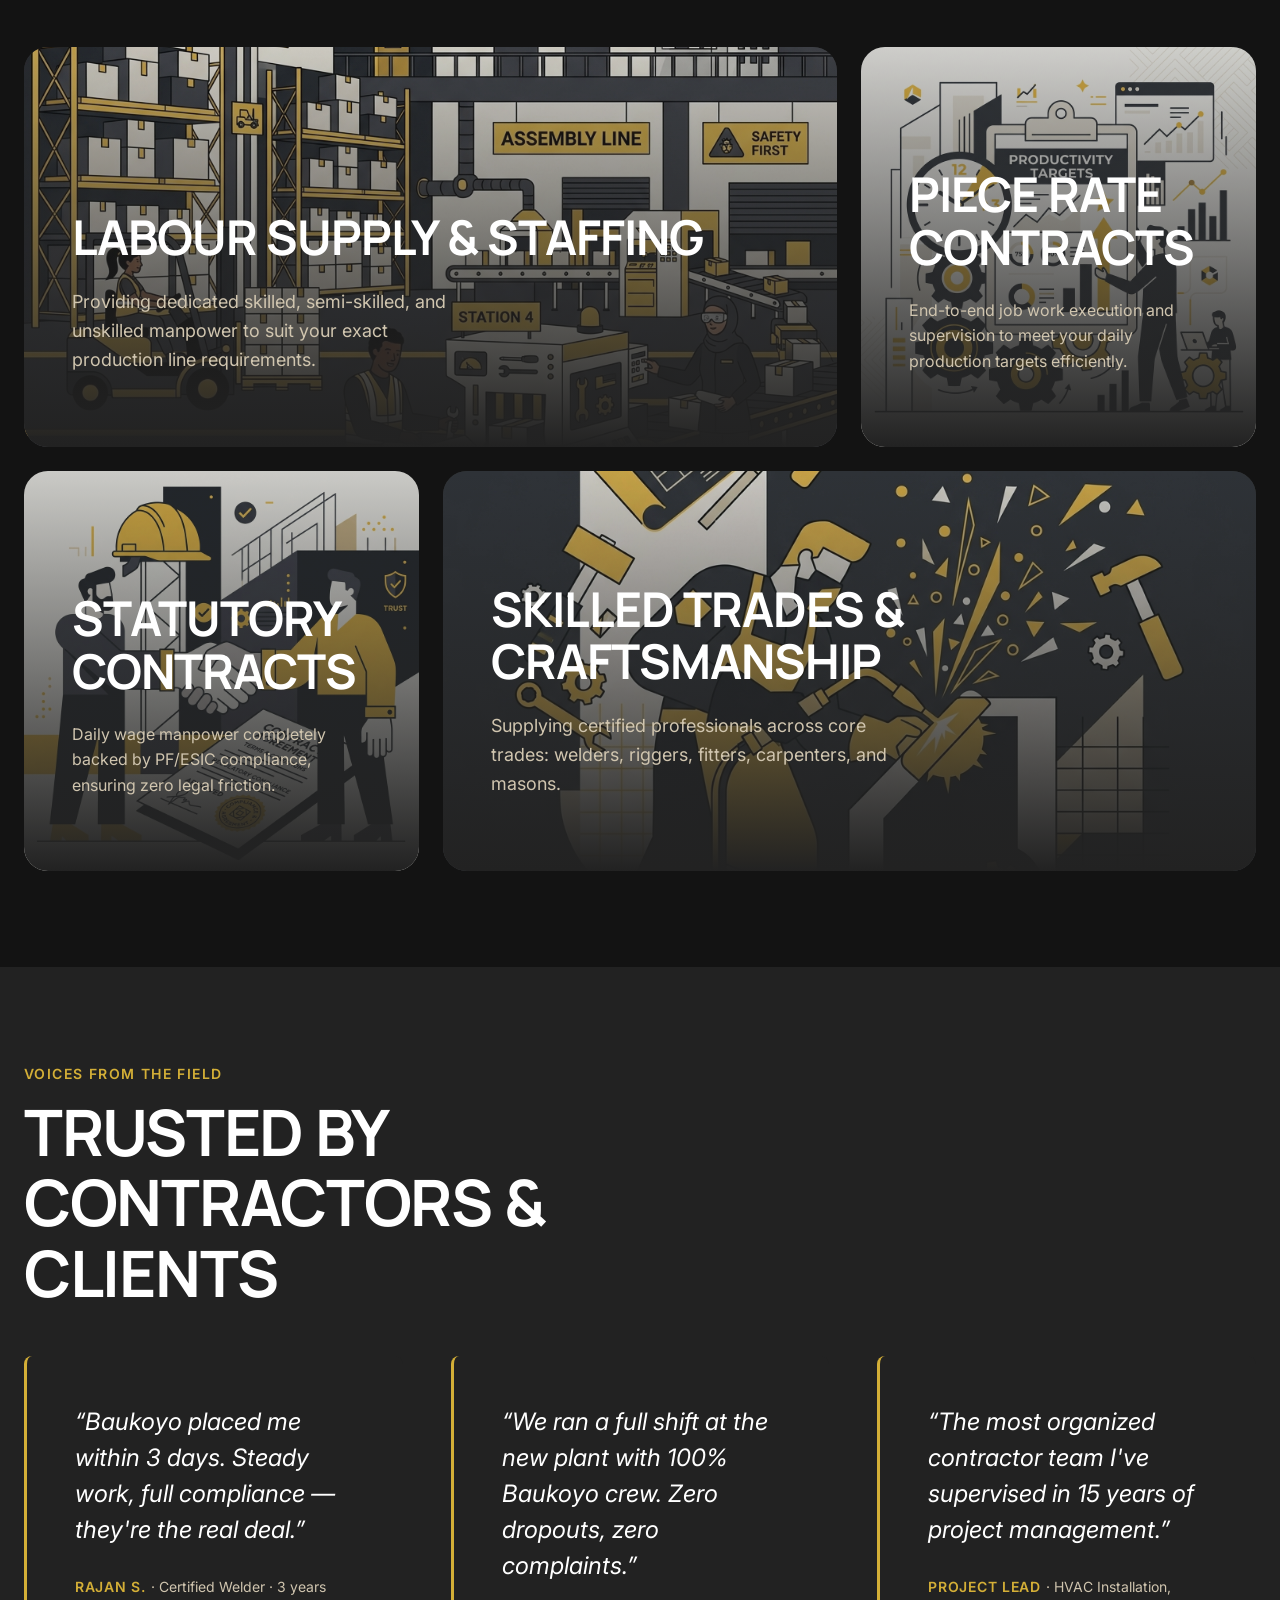
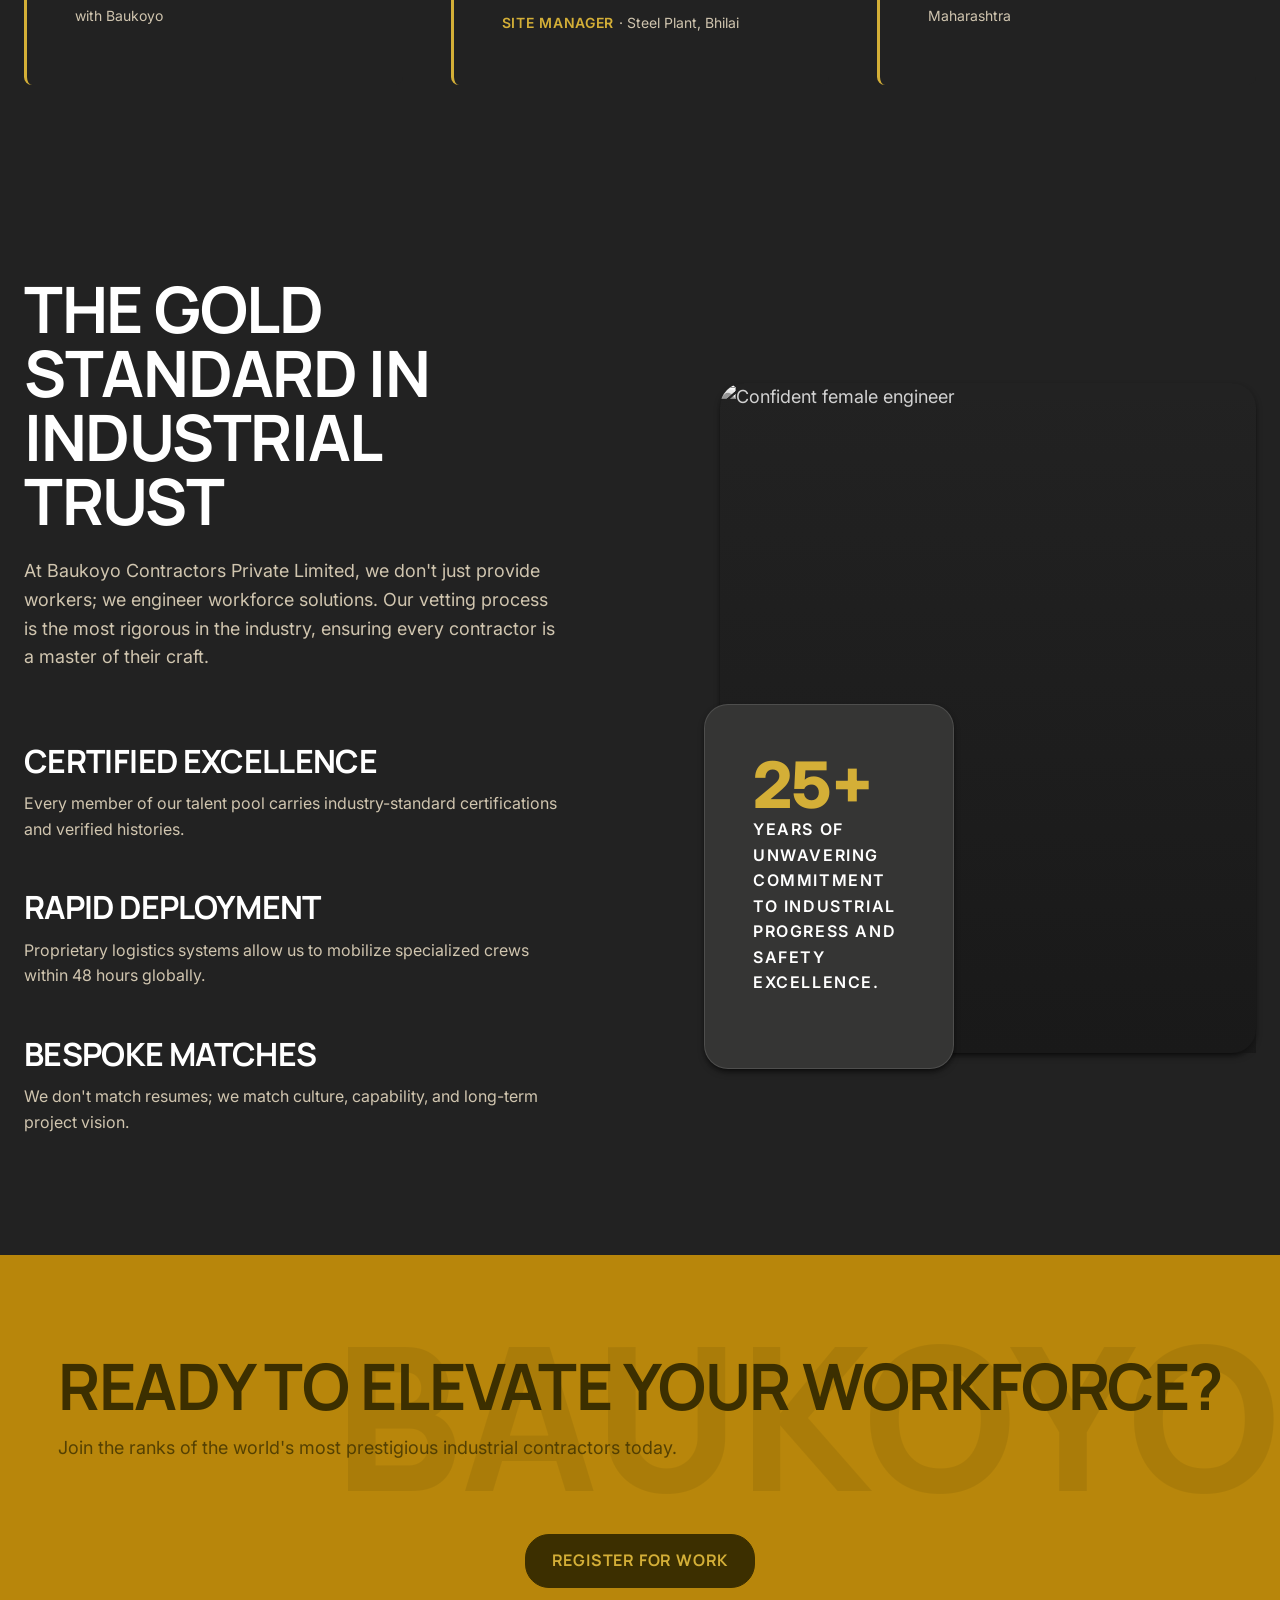
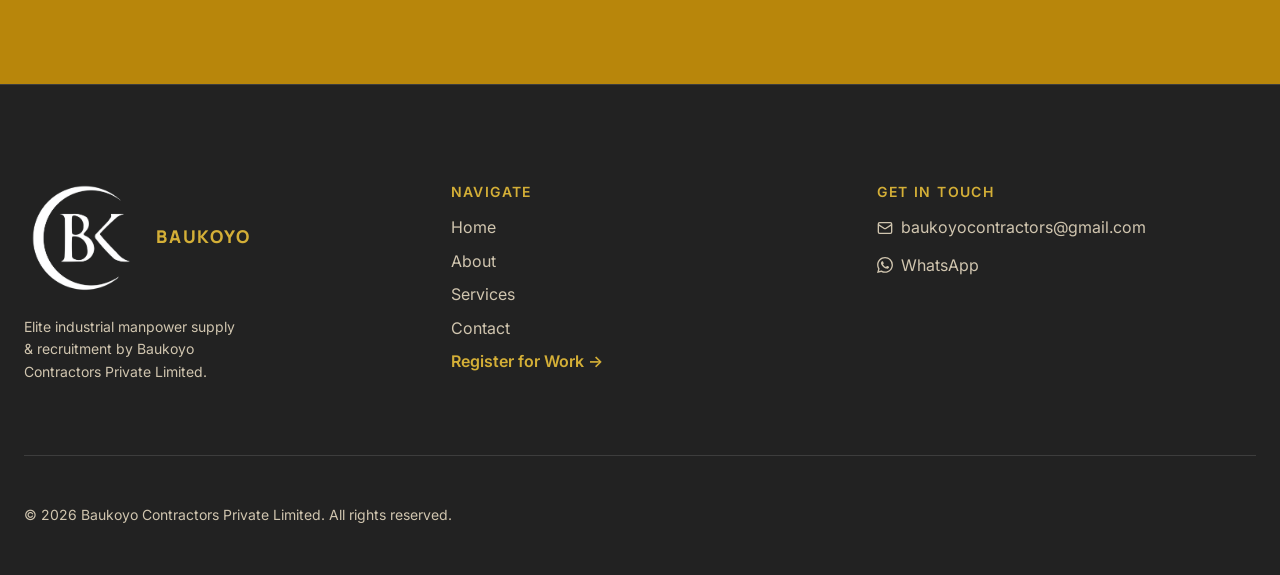
==== commit d43b39e8: "refactor: reformat index.html for improved readability and update hero section content" ====
--- a/index.html
+++ b/index.html
@@ -1,28 +1,35 @@
 <!DOCTYPE html>
 <html lang="en">
+
 <head>
     <meta charset="UTF-8">
     <meta name="viewport" content="width=device-width, initial-scale=1.0">
-    <meta name="description" content="Baukoyo Recruitment - Connecting heavy industry contractors with elite talent. Discover prestige in industrial scaling.">
+    <meta name="description"
+        content="Baukoyo Recruitment - Connecting heavy industry contractors with elite talent. Discover prestige in industrial scaling.">
     <meta property="og:title" content="Baukoyo Recruitment | Industrial Prestige">
-    <meta property="og:description" content="Connecting heavy industry contractors with elite talent. Discover prestige in industrial scaling.">
+    <meta property="og:description"
+        content="Connecting heavy industry contractors with elite talent. Discover prestige in industrial scaling.">
     <title>Baukoyo Contractors Private Limited | Industrial Prestige</title>
 
     <link rel="preconnect" href="https://fonts.googleapis.com">
     <link rel="preconnect" href="https://fonts.gstatic.com" crossorigin>
-    <link rel="stylesheet" href="https://fonts.googleapis.com/css2?family=Material+Symbols+Outlined:opsz,wght,FILL,GRAD@20..48,100..700,0..1,-50..200" />
-    
+    <link rel="stylesheet"
+        href="https://fonts.googleapis.com/css2?family=Material+Symbols+Outlined:opsz,wght,FILL,GRAD@20..48,100..700,0..1,-50..200" />
+
     <link rel="stylesheet" href="assets/css/styles.css">
     <script defer src="assets/js/scripts.js"></script>
 </head>
+
 <body>
 
     <header class="site-header">
         <div class="container flex justify-between items-center">
-            
+
             <a href="index.html" class="nav-brand" aria-label="Baukoyo Home">
-                <img src="assets/images/bk-logo-dark.webp" alt="Baukoyo Dark Logo" class="logo-dark" width="150" height="40" loading="eager" fetchpriority="high">
-                <img src="assets/images/bk-logo-light.webp" alt="Baukoyo Light Logo" class="logo-light" width="150" height="40" loading="eager" fetchpriority="high">
+                <img src="assets/images/bk-logo-dark.webp" alt="Baukoyo Dark Logo" class="logo-dark" width="150"
+                    height="40" loading="eager" fetchpriority="high">
+                <img src="assets/images/bk-logo-light.webp" alt="Baukoyo Light Logo" class="logo-light" width="150"
+                    height="40" loading="eager" fetchpriority="high">
                 <span class="brand-text">BAUKOYO</span>
             </a>
 
@@ -40,11 +47,18 @@
                 <a href="register.html" class="btn btn-primary nav-cta">Register for Work</a>
                 <button id="theme-toggle" class="theme-toggle" aria-label="Toggle light/dark theme">
                     <!-- Sun Icon for Dark Mode toggle to Light -->
-                    <svg class="icon-sun" viewBox="0 0 24 24"><path d="M12 7c-2.76 0-5 2.24-5 5s2.24 5 5 5 5-2.24 5-5-2.24-5-5-5zM2 13h2c.55 0 1-.45 1-1s-.45-1-1-1H2c-.55 0-1 .45-1 1s.45 1 1 1zm18 0h2c.55 0 1-.45 1-1s-.45-1-1-1h-2c-.55 0-1 .45-1 1s.45 1 1 1zM11 2v2c0 .55.45 1 1 1s1-.45 1-1V2c0-.55-.45-1-1-1s-1 .45-1 1zm0 18v2c0 .55.45 1 1 1s1-.45 1-1v-2c0-.55-.45-1-1-1s-1 .45-1 1zM5.99 4.58c-.39-.39-1.03-.39-1.41 0-.39.39-.39 1.03 0 1.41l1.06 1.06c.39.39 1.03.39 1.41 0 .39-.39.39-1.03 0-1.41L5.99 4.58zm12.37 12.37c-.39-.39-1.03-.39-1.41 0-.39.39-.39 1.03 0 1.41l1.06 1.06c.39.39 1.03.39 1.41 0 .39-.39.39-1.03 0-1.41l-1.06-1.06zm1.06-10.96c.39-.39.39-1.03 0-1.41-.39-.39-1.03-.39-1.41 0l-1.06 1.06c-.39.39-.39 1.03 0 1.41.39.39 1.03.39 1.41 0l1.06-1.06zM7.05 18.36c.39-.39.39-1.03 0-1.41-.39-.39-1.03-.39-1.41 0l-1.06 1.06c-.39.39-.39 1.03 0 1.41.39.39 1.03.39 1.41 0l1.06-1.06z"/></svg>
+                    <svg class="icon-sun" viewBox="0 0 24 24">
+                        <path
+                            d="M12 7c-2.76 0-5 2.24-5 5s2.24 5 5 5 5-2.24 5-5-2.24-5-5-5zM2 13h2c.55 0 1-.45 1-1s-.45-1-1-1H2c-.55 0-1 .45-1 1s.45 1 1 1zm18 0h2c.55 0 1-.45 1-1s-.45-1-1-1h-2c-.55 0-1 .45-1 1s.45 1 1 1zM11 2v2c0 .55.45 1 1 1s1-.45 1-1V2c0-.55-.45-1-1-1s-1 .45-1 1zm0 18v2c0 .55.45 1 1 1s1-.45 1-1v-2c0-.55-.45-1-1-1s-1 .45-1 1zM5.99 4.58c-.39-.39-1.03-.39-1.41 0-.39.39-.39 1.03 0 1.41l1.06 1.06c.39.39 1.03.39 1.41 0 .39-.39.39-1.03 0-1.41L5.99 4.58zm12.37 12.37c-.39-.39-1.03-.39-1.41 0-.39.39-.39 1.03 0 1.41l1.06 1.06c.39.39 1.03.39 1.41 0 .39-.39.39-1.03 0-1.41l-1.06-1.06zm1.06-10.96c.39-.39.39-1.03 0-1.41-.39-.39-1.03-.39-1.41 0l-1.06 1.06c-.39.39-.39 1.03 0 1.41.39.39 1.03.39 1.41 0l1.06-1.06zM7.05 18.36c.39-.39.39-1.03 0-1.41-.39-.39-1.03-.39-1.41 0l-1.06 1.06c-.39.39-.39 1.03 0 1.41.39.39 1.03.39 1.41 0l1.06-1.06z" />
+                    </svg>
                     <!-- Moon Icon for Light Mode toggle to Dark -->
-                    <svg class="icon-moon" viewBox="0 0 24 24"><path d="M12 3c-4.97 0-9 4.03-9 9s4.03 9 9 9 9-4.03 9-9c0-.46-.04-.92-.1-1.36-.98 1.37-2.58 2.26-4.4 2.26-3.03 0-5.5-2.47-5.5-5.5 0-1.82.89-3.42 2.26-4.4C12.92 3.04 12.46 3 12 3m0-2c.34 0 .67.03 1 .08C10.01 2.25 8 4.88 8 8s2.01 5.75 5 6.92C12.67 14.97 12.34 15 12 15c-3.86 0-7-3.14-7-7s3.14-7 7-7z"/></svg>
+                    <svg class="icon-moon" viewBox="0 0 24 24">
+                        <path
+                            d="M12 3c-4.97 0-9 4.03-9 9s4.03 9 9 9 9-4.03 9-9c0-.46-.04-.92-.1-1.36-.98 1.37-2.58 2.26-4.4 2.26-3.03 0-5.5-2.47-5.5-5.5 0-1.82.89-3.42 2.26-4.4C12.92 3.04 12.46 3 12 3m0-2c.34 0 .67.03 1 .08C10.01 2.25 8 4.88 8 8s2.01 5.75 5 6.92C12.67 14.97 12.34 15 12 15c-3.86 0-7-3.14-7-7s3.14-7 7-7z" />
+                    </svg>
                 </button>
-                <button id="menu-toggle" class="menu-toggle" aria-expanded="false" aria-controls="nav-links" aria-label="Toggle navigation menu">
+                <button id="menu-toggle" class="menu-toggle" aria-expanded="false" aria-controls="nav-links"
+                    aria-label="Toggle navigation menu">
                     ☰
                 </button>
             </div>
@@ -56,21 +70,25 @@
         <!-- Hero Section -->
         <section class="hero">
             <div class="hero-bg">
-                <img src="assets/images/hero-handshake.png" alt="Industrial professionals shaking hands" class="hero-img-dark" loading="eager" fetchpriority="high">
-                <img src="assets/images/light_hero.png" alt="Hyper realistic bright clean modern industrial site with engineers" class="hero-img-light" loading="eager" fetchpriority="high">
+                <img src="assets/images/hero-handshake.png" alt="Industrial professionals shaking hands"
+                    class="hero-img-dark" loading="eager" fetchpriority="high">
+                <img src="assets/images/light_hero.png"
+                    alt="Hyper realistic bright clean modern industrial site with engineers" class="hero-img-light"
+                    loading="eager" fetchpriority="high">
                 <div class="hero-gradient-overlay"></div>
             </div>
             <div class="container relative z-10 w-full">
                 <div class="hero-content">
                     <span class="hero-kicker">
-                        Elite Industrial Manpower
+                        Baukoyo Contractors Private Limited
                     </span>
                     <h1 class="display hero-title">
-                        Manpower Supply &amp; <br/>
+                        Manpower Supply &amp; <br />
                         <span class="gold-gradient-text">Recruitment Solutions</span>
                     </h1>
                     <p class="hero-desc">
-                        Bridging the gap between heavy industry power and white-glove recruitment. Baukoyo Contractors Private Limited delivers the precision talent that defines the world's most ambitious projects.
+                        Bridging the gap between heavy industry power and white-glove recruitment. Baukoyo Contractors
+                        Private Limited delivers the precision talent that defines the world's most ambitious projects.
                     </p>
                     <div class="hero-cta-group">
                         <a href="register.html" class="btn btn-hero-primary">
@@ -84,21 +102,28 @@
             </div>
         </section>
 
-<!-- Stats Section (Minimal) -->
-        <section class="section section-alt" style="padding-top: 5rem; padding-bottom: 5rem; border-bottom: 1px solid var(--outline-variant);">
+        <!-- Stats Section (Minimal) -->
+        <section class="section section-alt"
+            style="padding-top: 5rem; padding-bottom: 5rem; border-bottom: 1px solid var(--outline-variant);">
             <div class="container">
                 <div class="grid grid-3 text-center">
                     <div class="flex flex-col gap-2">
-                        <span class="fs-4xl font-headline font-black text-primary tracking-tighter" style="font-size: var(--fs-4xl);">12K+</span>
-                        <span class="fs-sm font-label uppercase tracking-widest text-on-surface-variant">Active Contractors</span>
-                    </div>
-<div class="flex flex-col gap-2">
-                        <span class="fs-4xl font-headline font-black text-primary tracking-tighter" style="font-size: var(--fs-4xl);">98%</span>
-                        <span class="fs-sm font-label uppercase tracking-widest text-on-surface-variant">Success Rate</span>
+                        <span class="fs-4xl font-headline font-black text-primary tracking-tighter"
+                            style="font-size: var(--fs-4xl);">12K+</span>
+                        <span class="fs-sm font-label uppercase tracking-widest text-on-surface-variant">Active
+                            Contractors</span>
                     </div>
                     <div class="flex flex-col gap-2">
-                        <span class="fs-4xl font-headline font-black text-primary tracking-tighter" style="font-size: var(--fs-4xl);">24/7</span>
-                        <span class="fs-sm font-label uppercase tracking-widest text-on-surface-variant">Support Hub</span>
+                        <span class="fs-4xl font-headline font-black text-primary tracking-tighter"
+                            style="font-size: var(--fs-4xl);">98%</span>
+                        <span class="fs-sm font-label uppercase tracking-widest text-on-surface-variant">Success
+                            Rate</span>
+                    </div>
+                    <div class="flex flex-col gap-2">
+                        <span class="fs-4xl font-headline font-black text-primary tracking-tighter"
+                            style="font-size: var(--fs-4xl);">24/7</span>
+                        <span class="fs-sm font-label uppercase tracking-widest text-on-surface-variant">Support
+                            Hub</span>
                     </div>
                 </div>
             </div>
@@ -110,44 +135,62 @@
                 <div class="flex flex-col mb-lg">
                     <div style="max-width: 600px;">
                         <h2 class="display uppercase">Core Services</h2>
-                        <p class="text-on-surface-variant text-lg">Specialized workforce solutions tailored for manufacturing, industrial, and construction sectors.</p>
+                        <p class="text-on-surface-variant text-lg">Specialized workforce solutions tailored for
+                            manufacturing, industrial, and construction sectors.</p>
                     </div>
                 </div>
 
                 <div class="grid grid-12 h-full">
-                    <div class="bento-item bento-item-low col-8 group" style="background: var(--surface-container-highest); overflow: hidden;">
-                        <img class="bento-img" src="assets/images/art_labour_supply.png" alt="Corporate Memphis workers on assembly line" loading="lazy" style="opacity: 0.8; object-fit: cover;">
+                    <div class="bento-item bento-item-low col-8 group"
+                        style="background: var(--surface-container-highest); overflow: hidden;">
+                        <img class="bento-img" src="assets/images/art_labour_supply.png"
+                            alt="Corporate Memphis workers on assembly line" loading="lazy"
+                            style="opacity: 0.8; object-fit: cover;">
                         <div class="bento-overlay"></div>
                         <div class="relative z-10" style="color: var(--on-surface);">
                             <h3 class="font-headline uppercase mb-sm">Labour Supply & Staffing</h3>
-                            <p class="mb-0" style="max-width: 400px; color: var(--on-surface-variant);">Providing dedicated skilled, semi-skilled, and unskilled manpower to suit your exact production line requirements.</p>
-                        </div>
-                    </div>
-
-                    <div class="bento-item bento-item-low col-4 group" style="background: var(--surface-container-highest); overflow: hidden;">
-                        <img class="bento-img" src="assets/images/art_piece_rate.png" alt="Corporate Memphis tracking targets and clipboard" loading="lazy" style="opacity: 0.8; object-fit: cover;">
+                            <p class="mb-0" style="max-width: 400px; color: var(--on-surface-variant);">Providing
+                                dedicated skilled, semi-skilled, and unskilled manpower to suit your exact production
+                                line requirements.</p>
+                        </div>
+                    </div>
+
+                    <div class="bento-item bento-item-low col-4 group"
+                        style="background: var(--surface-container-highest); overflow: hidden;">
+                        <img class="bento-img" src="assets/images/art_piece_rate.png"
+                            alt="Corporate Memphis tracking targets and clipboard" loading="lazy"
+                            style="opacity: 0.8; object-fit: cover;">
                         <div class="bento-overlay"></div>
                         <div class="relative z-10">
                             <h3 class="font-headline uppercase mb-sm">Piece Rate Contracts</h3>
-                            <p class="text-on-surface-variant text-sm mb-0">End-to-end job work execution and supervision to meet your daily production targets efficiently.</p>
-                        </div>
-                    </div>
-
-                    <div class="bento-item bento-item-low col-4 group" style="background: var(--surface-container-highest); overflow: hidden;">
-                        <img class="bento-img" src="assets/images/art_statutory.png" alt="Corporate Memphis compliance document and handshake" loading="lazy" style="opacity: 0.8; object-fit: cover;">
+                            <p class="text-on-surface-variant text-sm mb-0">End-to-end job work execution and
+                                supervision to meet your daily production targets efficiently.</p>
+                        </div>
+                    </div>
+
+                    <div class="bento-item bento-item-low col-4 group"
+                        style="background: var(--surface-container-highest); overflow: hidden;">
+                        <img class="bento-img" src="assets/images/art_statutory.png"
+                            alt="Corporate Memphis compliance document and handshake" loading="lazy"
+                            style="opacity: 0.8; object-fit: cover;">
                         <div class="bento-overlay"></div>
                         <div class="relative z-10">
                             <h3 class="font-headline uppercase mb-sm">Statutory Contracts</h3>
-                            <p class="text-on-surface-variant text-sm mb-0">Daily wage manpower completely backed by PF/ESIC compliance, ensuring zero legal friction.</p>
-                        </div>
-                    </div>
-
-                    <div class="bento-item bento-item-low col-8 group" style="background: var(--surface-container-highest); overflow: hidden;">
-                        <img class="bento-img" src="assets/images/art_skilled_trades.png" alt="Corporate Memphis skilled welding tools" loading="lazy" style="opacity: 0.8; object-fit: cover;">
+                            <p class="text-on-surface-variant text-sm mb-0">Daily wage manpower completely backed by
+                                PF/ESIC compliance, ensuring zero legal friction.</p>
+                        </div>
+                    </div>
+
+                    <div class="bento-item bento-item-low col-8 group"
+                        style="background: var(--surface-container-highest); overflow: hidden;">
+                        <img class="bento-img" src="assets/images/art_skilled_trades.png"
+                            alt="Corporate Memphis skilled welding tools" loading="lazy"
+                            style="opacity: 0.8; object-fit: cover;">
                         <div class="bento-overlay"></div>
                         <div class="relative z-10">
                             <h3 class="font-headline uppercase mb-sm">Skilled Trades & Craftsmanship</h3>
-                            <p class="text-on-surface-variant mb-0" style="max-width: 400px;">Supplying certified professionals across core trades: welders, riggers, fitters, carpenters, and masons.</p>
+                            <p class="text-on-surface-variant mb-0" style="max-width: 400px;">Supplying certified
+                                professionals across core trades: welders, riggers, fitters, carpenters, and masons.</p>
                         </div>
                     </div>
                 </div>
@@ -162,25 +205,40 @@
                     <h2 class="display uppercase">Trusted by Contractors &amp; Clients</h2>
                 </div>
                 <div class="grid grid-3" style="gap: var(--space-md);">
-                    <div class="card" style="padding: var(--space-md); border-left: 3px solid var(--primary); border-radius: var(--radius-md);">
-                        <p style="font-size: var(--fs-lg); font-style: italic; color: var(--on-surface); line-height: 1.5; margin-bottom: var(--space-sm); max-width: none;">&ldquo;Baukoyo placed me within 3 days. Steady work, full compliance &mdash; they&apos;re the real deal.&rdquo;</p>
+                    <div class="card"
+                        style="padding: var(--space-md); border-left: 3px solid var(--primary); border-radius: var(--radius-md);">
+                        <p
+                            style="font-size: var(--fs-lg); font-style: italic; color: var(--on-surface); line-height: 1.5; margin-bottom: var(--space-sm); max-width: none;">
+                            &ldquo;Baukoyo placed me within 3 days. Steady work, full compliance &mdash; they&apos;re
+                            the real deal.&rdquo;</p>
                         <div>
                             <span class="kicker" style="display: inline; letter-spacing: 0.05em;">Rajan S.</span>
-                            <span style="font-size: var(--fs-xs); color: var(--on-surface-variant);"> &middot; Certified Welder &middot; 3 years with Baukoyo</span>
-                        </div>
-                    </div>
-                    <div class="card" style="padding: var(--space-md); border-left: 3px solid var(--primary); border-radius: var(--radius-md);">
-                        <p style="font-size: var(--fs-lg); font-style: italic; color: var(--on-surface); line-height: 1.5; margin-bottom: var(--space-sm); max-width: none;">&ldquo;We ran a full shift at the new plant with 100% Baukoyo crew. Zero dropouts, zero complaints.&rdquo;</p>
+                            <span style="font-size: var(--fs-xs); color: var(--on-surface-variant);"> &middot; Certified
+                                Welder &middot; 3 years with Baukoyo</span>
+                        </div>
+                    </div>
+                    <div class="card"
+                        style="padding: var(--space-md); border-left: 3px solid var(--primary); border-radius: var(--radius-md);">
+                        <p
+                            style="font-size: var(--fs-lg); font-style: italic; color: var(--on-surface); line-height: 1.5; margin-bottom: var(--space-sm); max-width: none;">
+                            &ldquo;We ran a full shift at the new plant with 100% Baukoyo crew. Zero dropouts, zero
+                            complaints.&rdquo;</p>
                         <div>
                             <span class="kicker" style="display: inline; letter-spacing: 0.05em;">Site Manager</span>
-                            <span style="font-size: var(--fs-xs); color: var(--on-surface-variant);"> &middot; Steel Plant, Bhilai</span>
-                        </div>
-                    </div>
-                    <div class="card" style="padding: var(--space-md); border-left: 3px solid var(--primary); border-radius: var(--radius-md);">
-                        <p style="font-size: var(--fs-lg); font-style: italic; color: var(--on-surface); line-height: 1.5; margin-bottom: var(--space-sm); max-width: none;">&ldquo;The most organized contractor team I&apos;ve supervised in 15 years of project management.&rdquo;</p>
+                            <span style="font-size: var(--fs-xs); color: var(--on-surface-variant);"> &middot; Steel
+                                Plant, Bhilai</span>
+                        </div>
+                    </div>
+                    <div class="card"
+                        style="padding: var(--space-md); border-left: 3px solid var(--primary); border-radius: var(--radius-md);">
+                        <p
+                            style="font-size: var(--fs-lg); font-style: italic; color: var(--on-surface); line-height: 1.5; margin-bottom: var(--space-sm); max-width: none;">
+                            &ldquo;The most organized contractor team I&apos;ve supervised in 15 years of project
+                            management.&rdquo;</p>
                         <div>
                             <span class="kicker" style="display: inline; letter-spacing: 0.05em;">Project Lead</span>
-                            <span style="font-size: var(--fs-xs); color: var(--on-surface-variant);"> &middot; HVAC Installation, Maharashtra</span>
+                            <span style="font-size: var(--fs-xs); color: var(--on-surface-variant);"> &middot; HVAC
+                                Installation, Maharashtra</span>
                         </div>
                     </div>
                 </div>
@@ -193,35 +251,47 @@
                 <div class="grid grid-2 items-center" style="gap: var(--space-xl);">
                     <div class="flex flex-col" style="gap: var(--space-md);">
                         <div>
-                            <h2 class="display uppercase" style="line-height: 1;">The Gold Standard in <br>Industrial Trust</h2>
-                            <p class="text-on-surface-variant mt-sm">At Baukoyo Contractors Private Limited, we don't just provide workers; we engineer workforce solutions. Our vetting process is the most rigorous in the industry, ensuring every contractor is a master of their craft.</p>
-                        </div>
-                        
+                            <h2 class="display uppercase" style="line-height: 1;">The Gold Standard in <br>Industrial
+                                Trust</h2>
+                            <p class="text-on-surface-variant mt-sm">At Baukoyo Contractors Private Limited, we don't
+                                just provide workers; we engineer workforce solutions. Our vetting process is the most
+                                rigorous in the industry, ensuring every contractor is a master of their craft.</p>
+                        </div>
+
                         <div class="grid" style="gap: var(--space-sm);">
                             <div>
                                 <h4 class="font-headline uppercase mb-xs">Certified Excellence</h4>
-                                <p class="text-on-surface-variant text-sm">Every member of our talent pool carries industry-standard certifications and verified histories.</p>
+                                <p class="text-on-surface-variant text-sm">Every member of our talent pool carries
+                                    industry-standard certifications and verified histories.</p>
                             </div>
                             <div>
                                 <h4 class="font-headline uppercase mb-xs">Rapid Deployment</h4>
-                                <p class="text-on-surface-variant text-sm">Proprietary logistics systems allow us to mobilize specialized crews within 48 hours globally.</p>
+                                <p class="text-on-surface-variant text-sm">Proprietary logistics systems allow us to
+                                    mobilize specialized crews within 48 hours globally.</p>
                             </div>
                             <div>
                                 <h4 class="font-headline uppercase mb-xs">Bespoke Matches</h4>
-                                <p class="text-on-surface-variant text-sm">We don't match resumes; we match culture, capability, and long-term project vision.</p>
+                                <p class="text-on-surface-variant text-sm">We don't match resumes; we match culture,
+                                    capability, and long-term project vision.</p>
                             </div>
                         </div>
                     </div>
 
                     <div class="relative">
-                        <div class="aspect-4-5 overflow-hidden" style="border-radius: var(--radius-lg); box-shadow: var(--shadow-ambient);">
-                            <img class="w-full h-full grayscale-contrast" style="object-fit:cover;" src="https://lh3.googleusercontent.com/aida-public/[base64]" alt="Confident female engineer">
-                            <div class="absolute inset-0" style="background: linear-gradient(to top, var(--surface), transparent); opacity: 0.6;"></div>
+                        <div class="aspect-4-5 overflow-hidden"
+                            style="border-radius: var(--radius-lg); box-shadow: var(--shadow-ambient);">
+                            <img class="w-full h-full grayscale-contrast" style="object-fit:cover;"
+                                src="https://lh3.googleusercontent.com/aida-public/[base64]"
+                                alt="Confident female engineer">
+                            <div class="absolute inset-0"
+                                style="background: linear-gradient(to top, var(--surface), transparent); opacity: 0.6;">
+                            </div>
                         </div>
                         <!-- Floating Glass Card -->
                         <div class="absolute glass-card" style="bottom: -1rem; left: -1rem; max-width: 250px;">
                             <span class="fs-3xl font-black text-primary block" style="line-height: 1;">25+</span>
-                            <p class="text-sm font-label text-on-surface mt-xs mb-0">Years of unwavering commitment to industrial progress and safety excellence.</p>
+                            <p class="text-sm font-label text-on-surface mt-xs mb-0">Years of unwavering commitment to
+                                industrial progress and safety excellence.</p>
                         </div>
                     </div>
                 </div>
@@ -231,13 +301,17 @@
         <!-- CTA Trust Bar -->
         <section class="cta-trust-bar">
             <span class="cta-watermark">BAUKOYO</span>
-            <div class="container relative z-10 flex flex-col md:flex-row items-center justify-between" style="gap: var(--space-md);">
-                <div>
-                    <h2 class="display uppercase mb-xs" style="color: var(--on-primary);">Ready to elevate your workforce?</h2>
-                    <p class="mb-0 text-on-primary-variant">Join the ranks of the world's most prestigious industrial contractors today.</p>
-                </div>
-                <div>
-                    <a href="register.html" class="btn btn-secondary" style="background: var(--on-primary); color: var(--primary);">Register for Work</a>
+            <div class="container relative z-10 flex flex-col md:flex-row items-center justify-between"
+                style="gap: var(--space-md);">
+                <div>
+                    <h2 class="display uppercase mb-xs" style="color: var(--on-primary);">Ready to elevate your
+                        workforce?</h2>
+                    <p class="mb-0 text-on-primary-variant">Join the ranks of the world's most prestigious industrial
+                        contractors today.</p>
+                </div>
+                <div>
+                    <a href="register.html" class="btn btn-secondary"
+                        style="background: var(--on-primary); color: var(--primary);">Register for Work</a>
                 </div>
             </div>
         </section>
@@ -245,50 +319,77 @@
 
     <footer class="site-footer" style="text-align: left; padding: var(--space-lg) 0 var(--space-md);">
         <div class="container">
-            <div class="grid grid-3" style="gap: var(--space-md); margin-bottom: var(--space-md); padding-bottom: var(--space-md); border-bottom: 1px solid var(--outline-variant);">
+            <div class="grid grid-3"
+                style="gap: var(--space-md); margin-bottom: var(--space-md); padding-bottom: var(--space-md); border-bottom: 1px solid var(--outline-variant);">
                 <!-- Col 1: Brand -->
                 <div>
-                    <a href="index.html" aria-label="Baukoyo Home" style="display:flex; align-items:center; margin-bottom: var(--space-sm); text-decoration: none;">
-                        <img src="assets/images/bk-logo-dark.webp" alt="Baukoyo Dark Logo" class="logo-dark" width="120" height="30" loading="lazy">
-                        <img src="assets/images/bk-logo-light.webp" alt="Baukoyo Light Logo" class="logo-light" width="120" height="30" loading="lazy">
+                    <a href="index.html" aria-label="Baukoyo Home"
+                        style="display:flex; align-items:center; margin-bottom: var(--space-sm); text-decoration: none;">
+                        <img src="assets/images/bk-logo-dark.webp" alt="Baukoyo Dark Logo" class="logo-dark" width="120"
+                            height="30" loading="lazy">
+                        <img src="assets/images/bk-logo-light.webp" alt="Baukoyo Light Logo" class="logo-light"
+                            width="120" height="30" loading="lazy">
                         <span class="brand-text footer-brand-text">BAUKOYO</span>
                     </a>
-                    <p style="font-size: var(--fs-xs); color: var(--on-surface-variant); max-width: 220px; line-height: 1.6;">Elite industrial manpower supply &amp; recruitment by Baukoyo Contractors Private Limited.</p>
+                    <p
+                        style="font-size: var(--fs-xs); color: var(--on-surface-variant); max-width: 220px; line-height: 1.6;">
+                        Elite industrial manpower supply &amp; recruitment by Baukoyo Contractors Private Limited.</p>
                 </div>
                 <!-- Col 2: Navigation -->
                 <div>
                     <p class="kicker" style="margin-bottom: var(--space-xs);">Navigate</p>
                     <nav style="display: flex; flex-direction: column; gap: 0.5rem;">
-                        <a href="index.html" style="font-size: var(--fs-sm); color: var(--on-surface-variant); transition: color 0.2s;">Home</a>
-                        <a href="about.html" style="font-size: var(--fs-sm); color: var(--on-surface-variant); transition: color 0.2s;">About</a>
-                        <a href="services.html" style="font-size: var(--fs-sm); color: var(--on-surface-variant); transition: color 0.2s;">Services</a>
-                        <a href="contact.html" style="font-size: var(--fs-sm); color: var(--on-surface-variant); transition: color 0.2s;">Contact</a>
-                        <a href="register.html" style="font-size: var(--fs-sm); color: var(--primary); font-weight: 600; transition: color 0.2s;">Register for Work &rarr;</a>
+                        <a href="index.html"
+                            style="font-size: var(--fs-sm); color: var(--on-surface-variant); transition: color 0.2s;">Home</a>
+                        <a href="about.html"
+                            style="font-size: var(--fs-sm); color: var(--on-surface-variant); transition: color 0.2s;">About</a>
+                        <a href="services.html"
+                            style="font-size: var(--fs-sm); color: var(--on-surface-variant); transition: color 0.2s;">Services</a>
+                        <a href="contact.html"
+                            style="font-size: var(--fs-sm); color: var(--on-surface-variant); transition: color 0.2s;">Contact</a>
+                        <a href="register.html"
+                            style="font-size: var(--fs-sm); color: var(--primary); font-weight: 600; transition: color 0.2s;">Register
+                            for Work &rarr;</a>
                     </nav>
                 </div>
                 <!-- Col 3: Contact -->
                 <div>
                     <p class="kicker" style="margin-bottom: var(--space-xs);">Get in Touch</p>
                     <div style="display: flex; flex-direction: column; gap: 0.75rem;">
-                        <a href="mailto:ops@baukoyo.com" style="display: flex; align-items: center; gap: 0.5rem; font-size: var(--fs-sm); color: var(--on-surface-variant);">
-                            <svg width="16" height="16" viewBox="0 0 24 24" fill="none" stroke="currentColor" stroke-width="2" aria-hidden="true"><rect x="2" y="4" width="20" height="16" rx="2"/><path d="m22 7-8.97 5.7a1.94 1.94 0 0 1-2.06 0L2 7"/></svg>
+                        <a href="mailto:ops@baukoyo.com"
+                            style="display: flex; align-items: center; gap: 0.5rem; font-size: var(--fs-sm); color: var(--on-surface-variant);">
+                            <svg width="16" height="16" viewBox="0 0 24 24" fill="none" stroke="currentColor"
+                                stroke-width="2" aria-hidden="true">
+                                <rect x="2" y="4" width="20" height="16" rx="2" />
+                                <path d="m22 7-8.97 5.7a1.94 1.94 0 0 1-2.06 0L2 7" />
+                            </svg>
                             baukoyocontractors@gmail.com
                         </a>
-                        <a href="https://wa.me/918957357679" target="_blank" rel="noopener noreferrer" style="display: flex; align-items: center; gap: 0.5rem; font-size: var(--fs-sm); color: var(--on-surface-variant);">
-                            <svg width="16" height="16" viewBox="0 0 24 24" fill="currentColor" aria-hidden="true"><path d="M17.472 14.382c-.297-.149-1.758-.867-2.03-.967-.273-.099-.471-.148-.67.15-.197.297-.767.966-.94 1.164-.173.199-.347.223-.644.075-.297-.15-1.255-.463-2.39-1.482-.888-.795-1.488-1.778-1.662-2.076-.173-.298-.018-.458.13-.606.134-.133.298-.347.446-.52.149-.174.198-.298.298-.497.099-.198.05-.371-.025-.52-.075-.149-.669-1.612-.916-2.207-.242-.579-.487-.5-.669-.51-.173-.008-.371-.01-.57-.01-.198 0-.52.074-.792.372-.272.297-1.04 1.016-1.04 2.479 0 1.462 1.065 2.875 1.213 3.074.149.198 2.096 3.2 5.077 4.487.709.306 1.262.489 1.694.625.712.227 1.36.195 1.871.118.571-.085 1.758-.719 2.006-1.413.248-.694.248-1.289.173-1.413-.074-.124-.272-.198-.57-.347m-5.421 7.403h-.004a9.87 9.87 0 01-5.031-1.378l-.361-.214-3.741.982.998-3.648-.235-.374a9.86 9.86 0 01-1.51-5.26c.001-5.45 4.436-9.884 9.888-9.884 2.64 0 5.122 1.03 6.988 2.898a9.825 9.825 0 012.893 6.994c-.003 5.45-4.437 9.884-9.885 9.884m8.413-18.297A11.815 11.815 0 0012.05 0C5.495 0 .16 5.335.157 11.892c0 2.096.547 4.142 1.588 5.945L.057 24l6.305-1.654a11.882 11.882 0 005.683 1.448h.005c6.554 0 11.89-5.335 11.893-11.893a11.821 11.821 0 00-3.48-8.413Z"/></svg>
+                        <a href="https://wa.me/918957357679" target="_blank" rel="noopener noreferrer"
+                            style="display: flex; align-items: center; gap: 0.5rem; font-size: var(--fs-sm); color: var(--on-surface-variant);">
+                            <svg width="16" height="16" viewBox="0 0 24 24" fill="currentColor" aria-hidden="true">
+                                <path
+                                    d="M17.472 14.382c-.297-.149-1.758-.867-2.03-.967-.273-.099-.471-.148-.67.15-.197.297-.767.966-.94 1.164-.173.199-.347.223-.644.075-.297-.15-1.255-.463-2.39-1.482-.888-.795-1.488-1.778-1.662-2.076-.173-.298-.018-.458.13-.606.134-.133.298-.347.446-.52.149-.174.198-.298.298-.497.099-.198.05-.371-.025-.52-.075-.149-.669-1.612-.916-2.207-.242-.579-.487-.5-.669-.51-.173-.008-.371-.01-.57-.01-.198 0-.52.074-.792.372-.272.297-1.04 1.016-1.04 2.479 0 1.462 1.065 2.875 1.213 3.074.149.198 2.096 3.2 5.077 4.487.709.306 1.262.489 1.694.625.712.227 1.36.195 1.871.118.571-.085 1.758-.719 2.006-1.413.248-.694.248-1.289.173-1.413-.074-.124-.272-.198-.57-.347m-5.421 7.403h-.004a9.87 9.87 0 01-5.031-1.378l-.361-.214-3.741.982.998-3.648-.235-.374a9.86 9.86 0 01-1.51-5.26c.001-5.45 4.436-9.884 9.888-9.884 2.64 0 5.122 1.03 6.988 2.898a9.825 9.825 0 012.893 6.994c-.003 5.45-4.437 9.884-9.885 9.884m8.413-18.297A11.815 11.815 0 0012.05 0C5.495 0 .16 5.335.157 11.892c0 2.096.547 4.142 1.588 5.945L.057 24l6.305-1.654a11.882 11.882 0 005.683 1.448h.005c6.554 0 11.89-5.335 11.893-11.893a11.821 11.821 0 00-3.48-8.413Z" />
+                            </svg>
                             WhatsApp
                         </a>
                     </div>
                 </div>
             </div>
-            <p style="font-size: var(--fs-xs); color: var(--on-surface-variant); margin: 0;">&copy; 2026 Baukoyo Contractors Private Limited. All rights reserved.</p>
+            <p style="font-size: var(--fs-xs); color: var(--on-surface-variant); margin: 0;">&copy; 2026 Baukoyo
+                Contractors Private Limited. All rights reserved.</p>
         </div>
     </footer>
 
     <!-- WhatsApp Floating Action Button -->
-    <a href="https://wa.me/918957357679" target="_blank" rel="noopener noreferrer" class="fab-whatsapp" aria-label="Connect on WhatsApp">
-        <svg viewBox="0 0 24 24"><path d="M17.472 14.382c-.297-.149-1.758-.867-2.03-.967-.273-.099-.471-.148-.67.15-.197.297-.767.966-.94 1.164-.173.199-.347.223-.644.075-.297-.15-1.255-.463-2.39-1.482-.888-.795-1.488-1.778-1.662-2.076-.173-.298-.018-.458.13-.606.134-.133.298-.347.446-.52.149-.174.198-.298.298-.497.099-.198.05-.371-.025-.52-.075-.149-.669-1.612-.916-2.207-.242-.579-.487-.5-.669-.51-.173-.008-.371-.01-.57-.01-.198 0-.52.074-.792.372-.272.297-1.04 1.016-1.04 2.479 0 1.462 1.065 2.875 1.213 3.074.149.198 2.096 3.2 5.077 4.487.709.306 1.262.489 1.694.625.712.227 1.36.195 1.871.118.571-.085 1.758-.719 2.006-1.413.248-.694.248-1.289.173-1.413-.074-.124-.272-.198-.57-.347m-5.421 7.403h-.004a9.87 9.87 0 01-5.031-1.378l-.361-.214-3.741.982.998-3.648-.235-.374a9.86 9.86 0 01-1.51-5.26c.001-5.45 4.436-9.884 9.888-9.884 2.64 0 5.122 1.03 6.988 2.898a9.825 9.825 0 012.893 6.994c-.003 5.45-4.437 9.884-9.885 9.884m8.413-18.297A11.815 11.815 0 0012.05 0C5.495 0 .16 5.335.157 11.892c0 2.096.547 4.142 1.588 5.945L.057 24l6.305-1.654a11.882 11.882 0 005.683 1.448h.005c6.554 0 11.89-5.335 11.893-11.893a11.821 11.821 0 00-3.48-8.413Z"/></svg>
+    <a href="https://wa.me/918957357679" target="_blank" rel="noopener noreferrer" class="fab-whatsapp"
+        aria-label="Connect on WhatsApp">
+        <svg viewBox="0 0 24 24">
+            <path
+                d="M17.472 14.382c-.297-.149-1.758-.867-2.03-.967-.273-.099-.471-.148-.67.15-.197.297-.767.966-.94 1.164-.173.199-.347.223-.644.075-.297-.15-1.255-.463-2.39-1.482-.888-.795-1.488-1.778-1.662-2.076-.173-.298-.018-.458.13-.606.134-.133.298-.347.446-.52.149-.174.198-.298.298-.497.099-.198.05-.371-.025-.52-.075-.149-.669-1.612-.916-2.207-.242-.579-.487-.5-.669-.51-.173-.008-.371-.01-.57-.01-.198 0-.52.074-.792.372-.272.297-1.04 1.016-1.04 2.479 0 1.462 1.065 2.875 1.213 3.074.149.198 2.096 3.2 5.077 4.487.709.306 1.262.489 1.694.625.712.227 1.36.195 1.871.118.571-.085 1.758-.719 2.006-1.413.248-.694.248-1.289.173-1.413-.074-.124-.272-.198-.57-.347m-5.421 7.403h-.004a9.87 9.87 0 01-5.031-1.378l-.361-.214-3.741.982.998-3.648-.235-.374a9.86 9.86 0 01-1.51-5.26c.001-5.45 4.436-9.884 9.888-9.884 2.64 0 5.122 1.03 6.988 2.898a9.825 9.825 0 012.893 6.994c-.003 5.45-4.437 9.884-9.885 9.884m8.413-18.297A11.815 11.815 0 0012.05 0C5.495 0 .16 5.335.157 11.892c0 2.096.547 4.142 1.588 5.945L.057 24l6.305-1.654a11.882 11.882 0 005.683 1.448h.005c6.554 0 11.89-5.335 11.893-11.893a11.821 11.821 0 00-3.48-8.413Z" />
+        </svg>
     </a>
 
 </body>
-</html>
+
+</html>
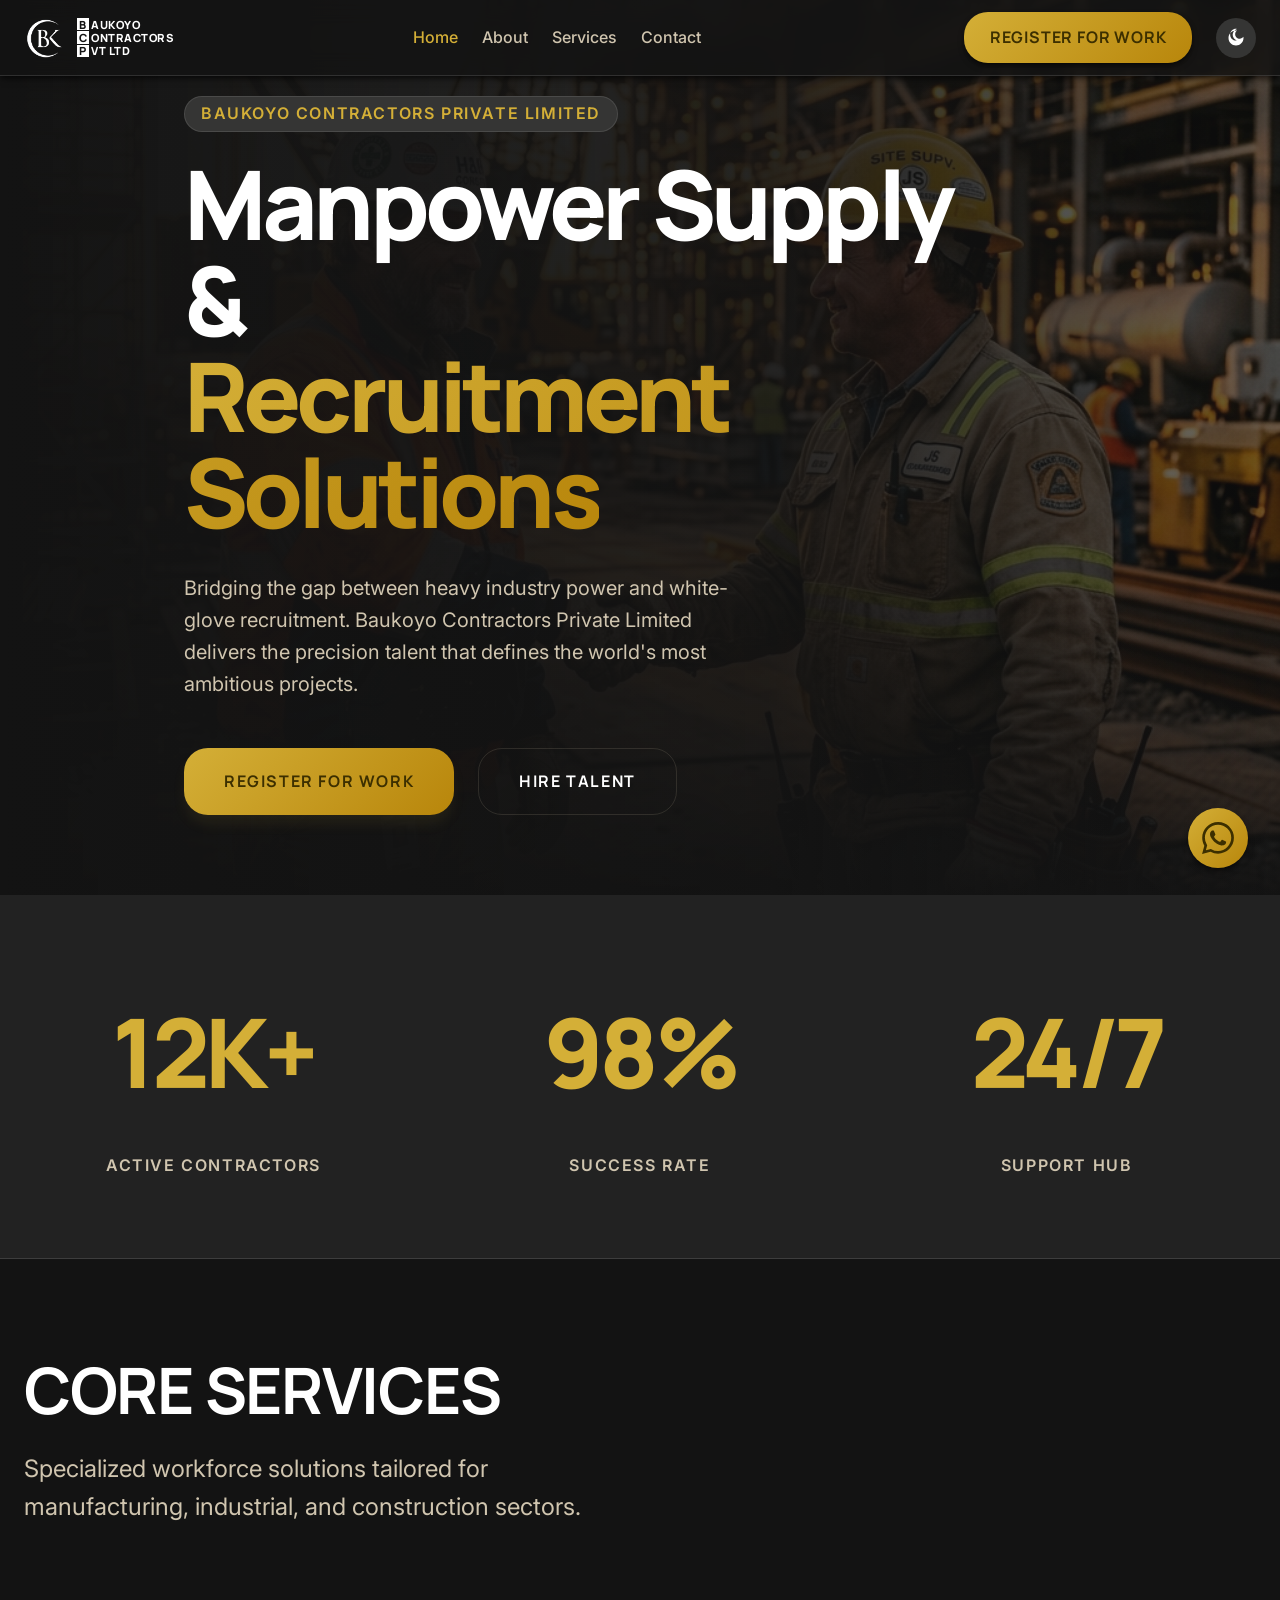
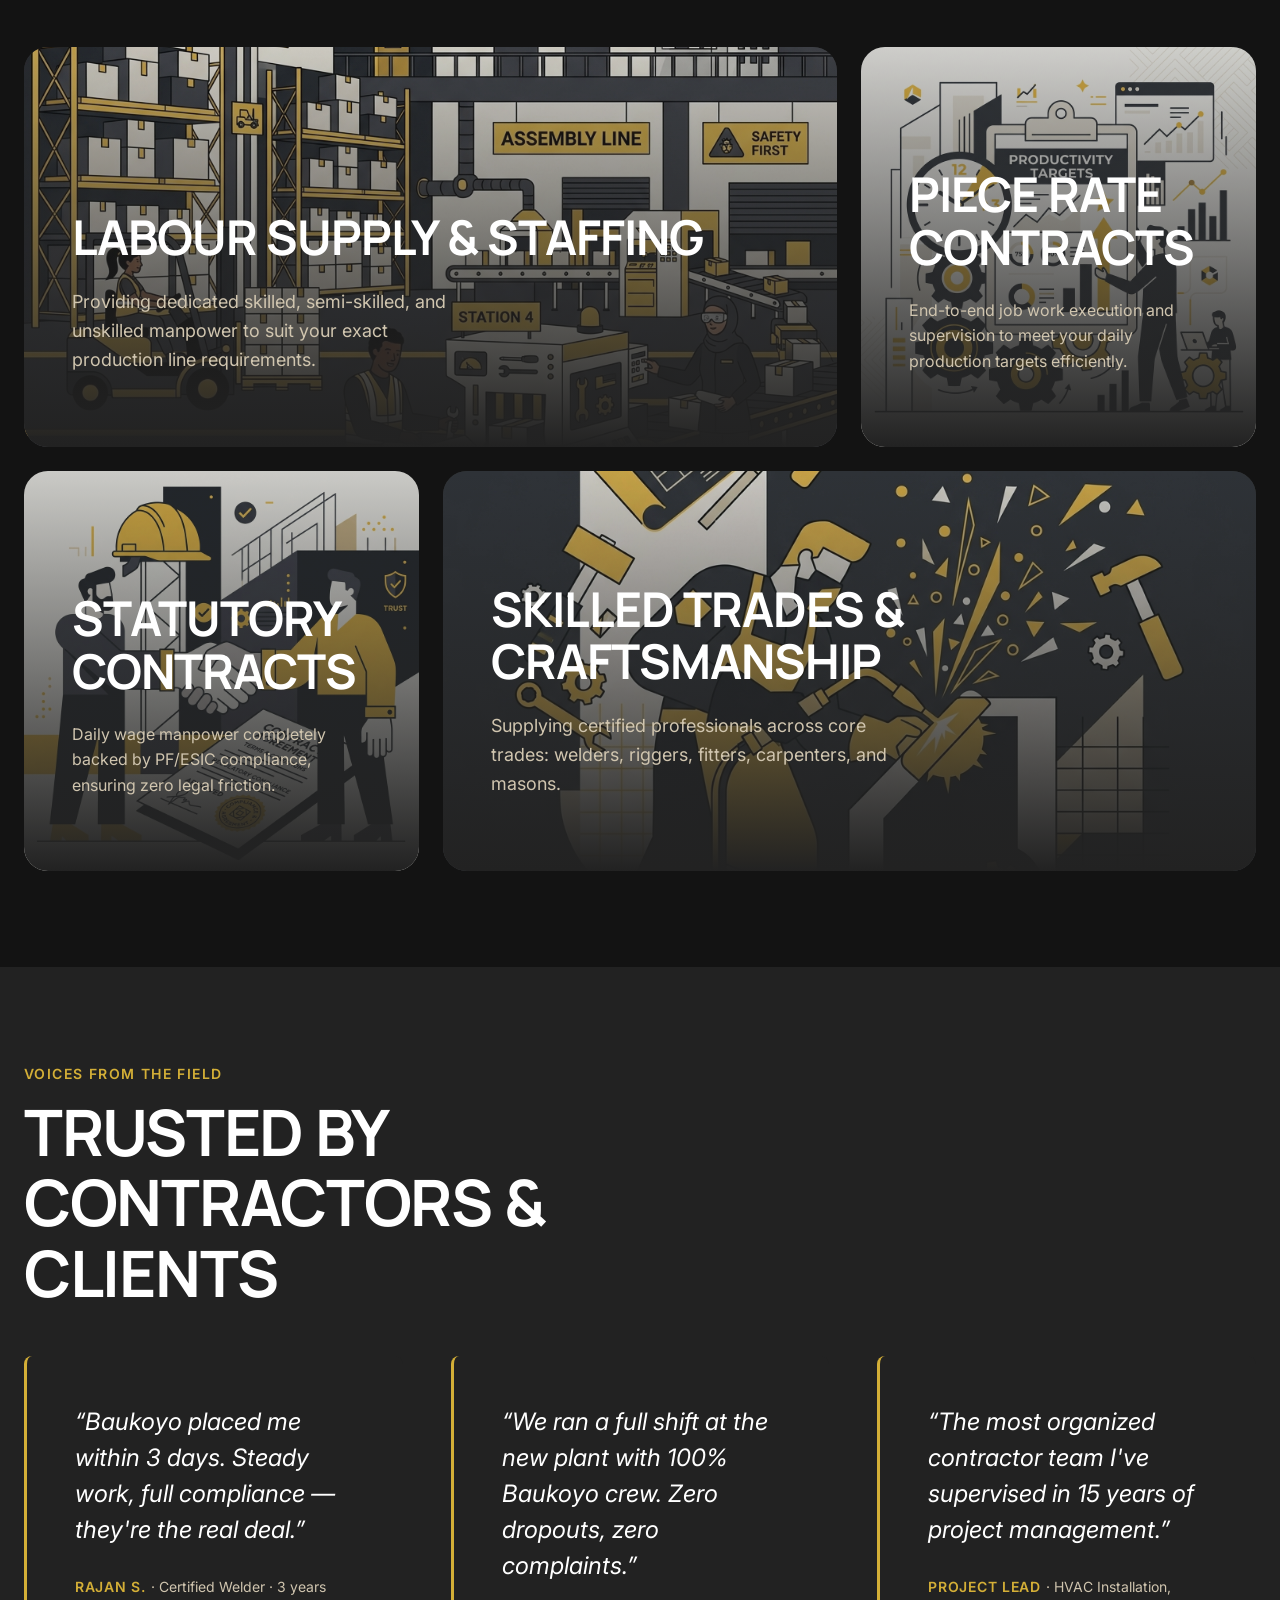
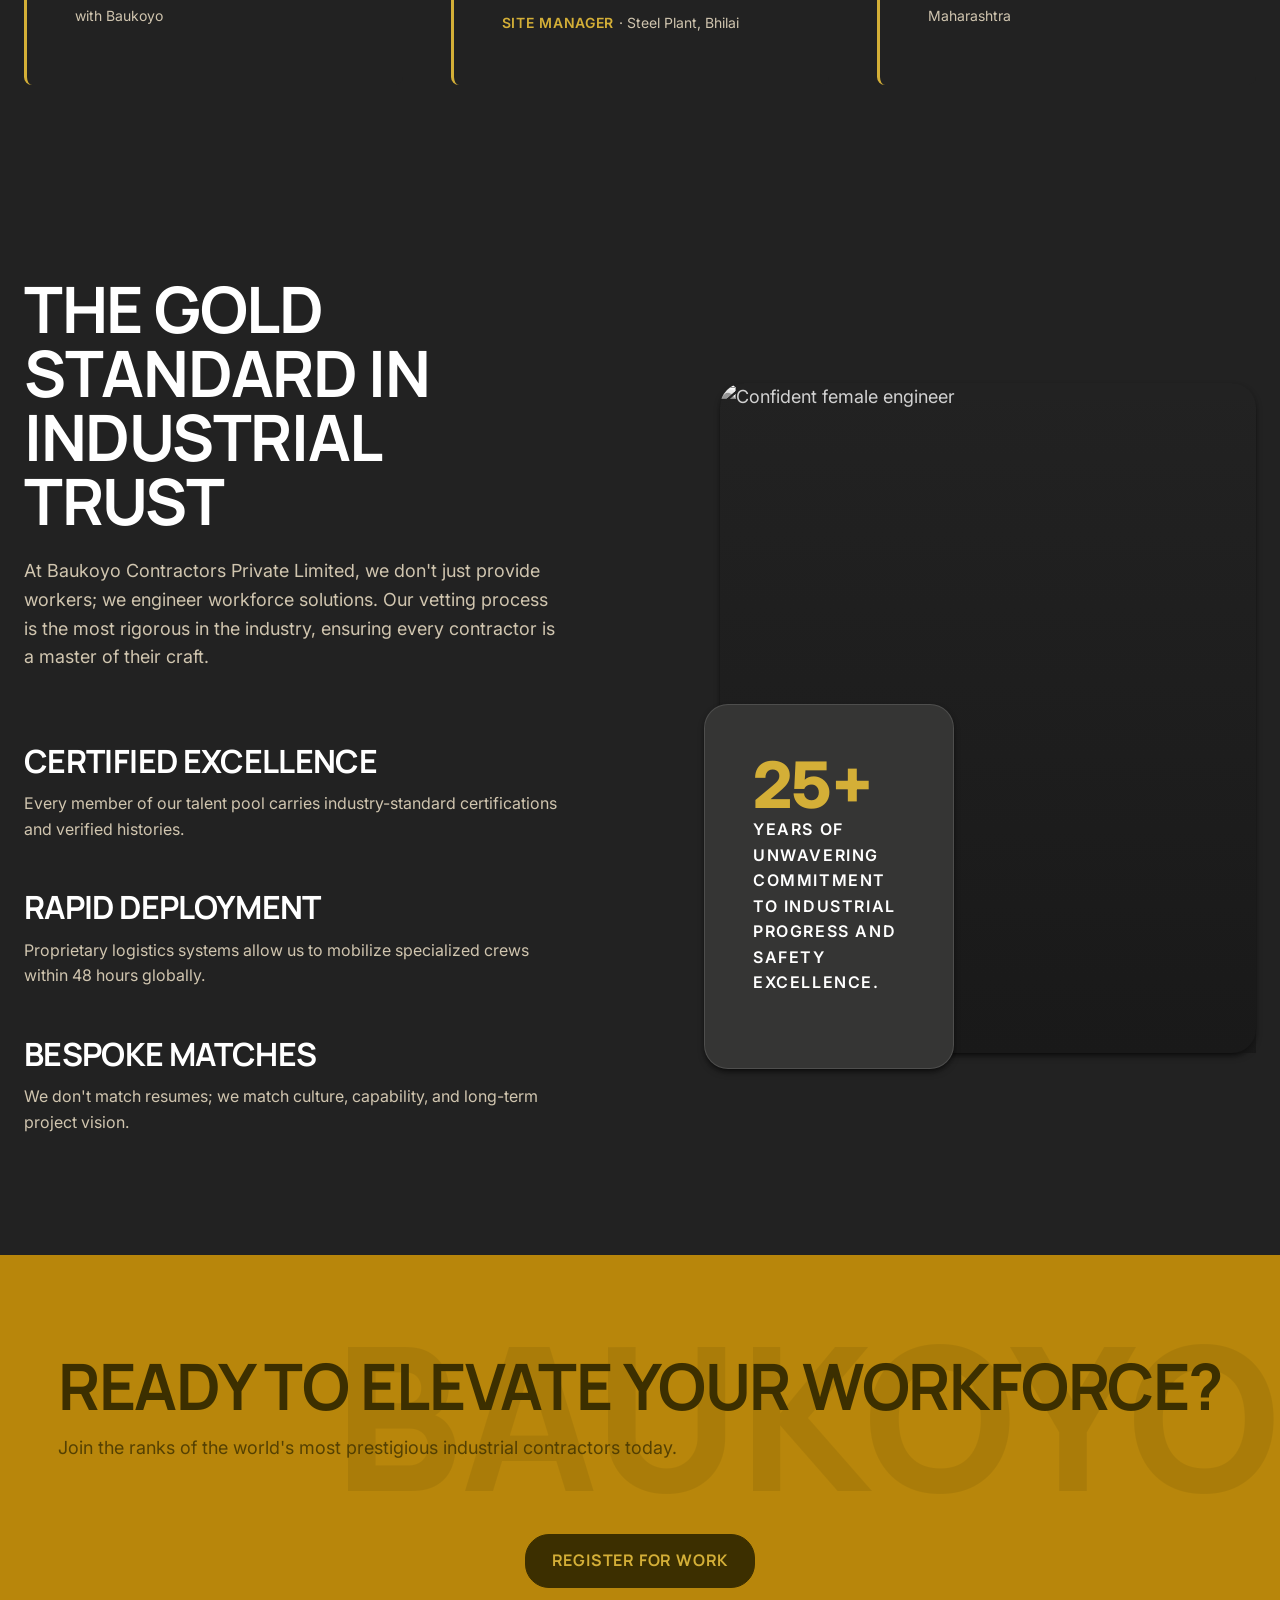
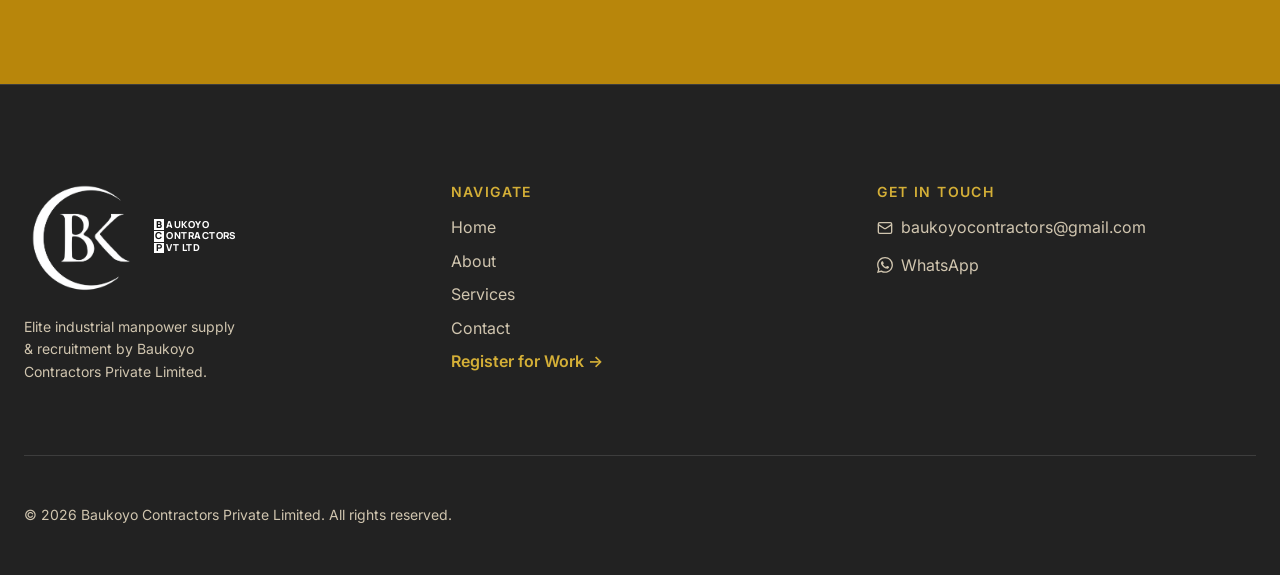
==== commit 85f1298a: "rebrand: MCA-style stacked logo + update address & hours - Replace single-line BAUKOYO brand text wi" ====
--- a/index.html
+++ b/index.html
@@ -30,7 +30,11 @@
                     height="40" loading="eager" fetchpriority="high">
                 <img src="assets/images/bk-logo-light.webp" alt="Baukoyo Light Logo" class="logo-light" width="150"
                     height="40" loading="eager" fetchpriority="high">
-                <span class="brand-text">BAUKOYO</span>
+                <div class="brand-text-stack">
+                    <div class="brand-text-line"><span class="brand-letter-box">B</span><span class="brand-letter-rest">AUKOYO</span></div>
+                    <div class="brand-text-line"><span class="brand-letter-box">C</span><span class="brand-letter-rest">ONTRACTORS</span></div>
+                    <div class="brand-text-line"><span class="brand-letter-box">P</span><span class="brand-letter-rest">VT LTD</span></div>
+                </div>
             </a>
 
             <nav>
@@ -329,7 +333,11 @@
                             height="30" loading="lazy">
                         <img src="assets/images/bk-logo-light.webp" alt="Baukoyo Light Logo" class="logo-light"
                             width="120" height="30" loading="lazy">
-                        <span class="brand-text footer-brand-text">BAUKOYO</span>
+                        <div class="brand-text-stack footer-brand-stack">
+                            <div class="brand-text-line"><span class="brand-letter-box">B</span><span class="brand-letter-rest">AUKOYO</span></div>
+                            <div class="brand-text-line"><span class="brand-letter-box">C</span><span class="brand-letter-rest">ONTRACTORS</span></div>
+                            <div class="brand-text-line"><span class="brand-letter-box">P</span><span class="brand-letter-rest">VT LTD</span></div>
+                        </div>
                     </a>
                     <p
                         style="font-size: var(--fs-xs); color: var(--on-surface-variant); max-width: 220px; line-height: 1.6;">
--- a/assets/css/styles.css
+++ b/assets/css/styles.css
@@ -746,18 +746,53 @@
   color: transparent;
 }
 
-.brand-text {
+/* MCA-style stacked brand text */
+.brand-text-stack {
+  display: flex;
+  flex-direction: column;
+  gap: 1px;
+  margin-left: 0.6rem;
+}
+
+.brand-text-line {
+  display: flex;
+  align-items: center;
+  gap: 2px;
+  line-height: 1;
+}
+
+.brand-letter-box {
+  display: inline-flex;
+  align-items: center;
+  justify-content: center;
+  width: 1.1em;
+  height: 1.1em;
+  background: var(--on-surface);
+  color: var(--surface);
   font-family: var(--font-display);
   font-weight: 800;
-  letter-spacing: 0.1em;
+  font-size: 0.7rem;
   text-transform: uppercase;
-  color: var(--primary);
-  margin-left: 0.75rem;
-  font-size: 1.25rem;
-}
-
-.footer-brand-text {
-  font-size: 1.1rem;
+  flex-shrink: 0;
+}
+
+.brand-letter-rest {
+  font-family: var(--font-display);
+  font-weight: 800;
+  font-size: 0.7rem;
+  letter-spacing: 0.05em;
+  text-transform: uppercase;
+  color: var(--on-surface);
+}
+
+/* Footer variant — slightly smaller */
+.footer-brand-stack .brand-letter-box {
+  font-size: 0.6rem;
+  width: 1.1em;
+  height: 1.1em;
+}
+.footer-brand-stack .brand-letter-rest {
+  font-size: 0.6rem;
 }
 
 /* Typography Utilities */
@@ -936,10 +971,16 @@
   .nav-brand img {
     height: 28px;
   }
-  .brand-text {
-    font-size: 0.95rem;
-    margin-left: 0.5rem;
-    letter-spacing: 0.05em;
+  .brand-text-stack {
+    margin-left: 0.4rem;
+    gap: 0px;
+  }
+  .brand-letter-box {
+    font-size: 0.5rem;
+  }
+  .brand-letter-rest {
+    font-size: 0.5rem;
+    letter-spacing: 0.03em;
   }
   .site-header .container {
     padding-left: 0.75rem;
